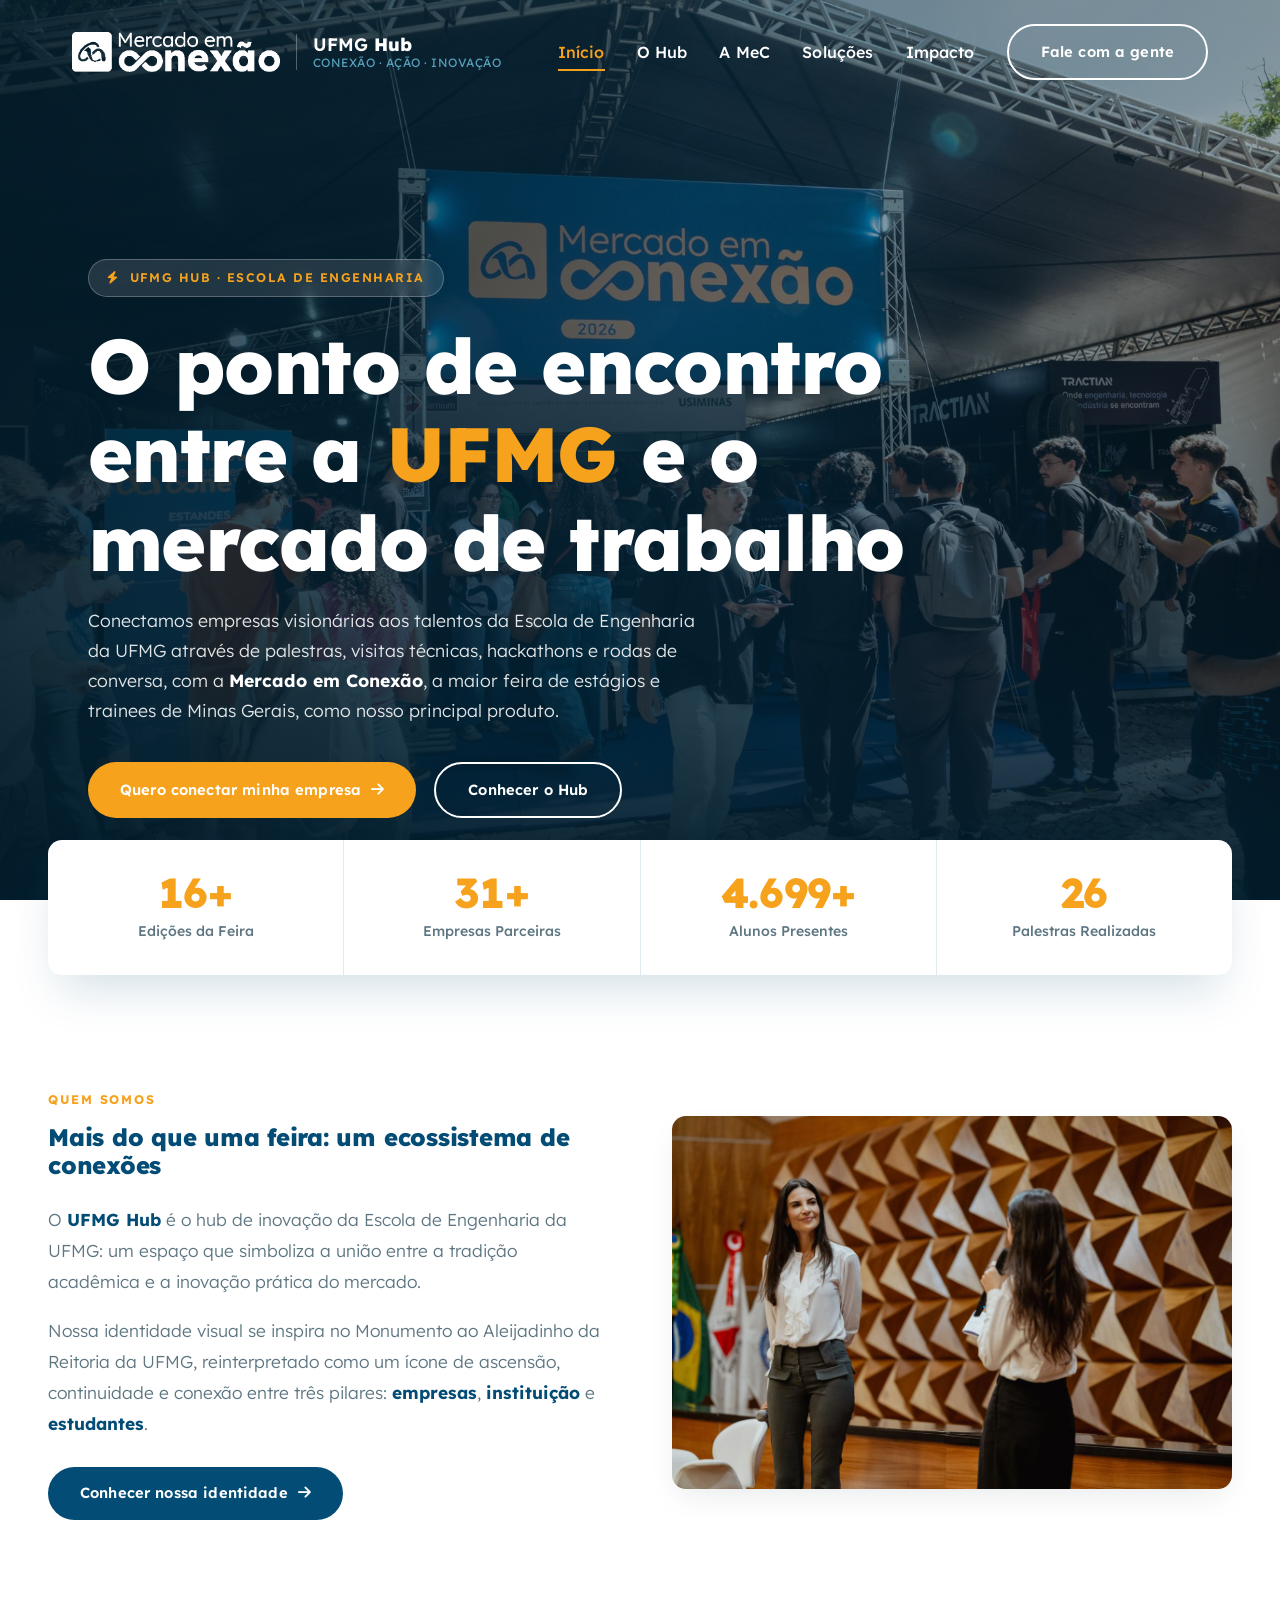
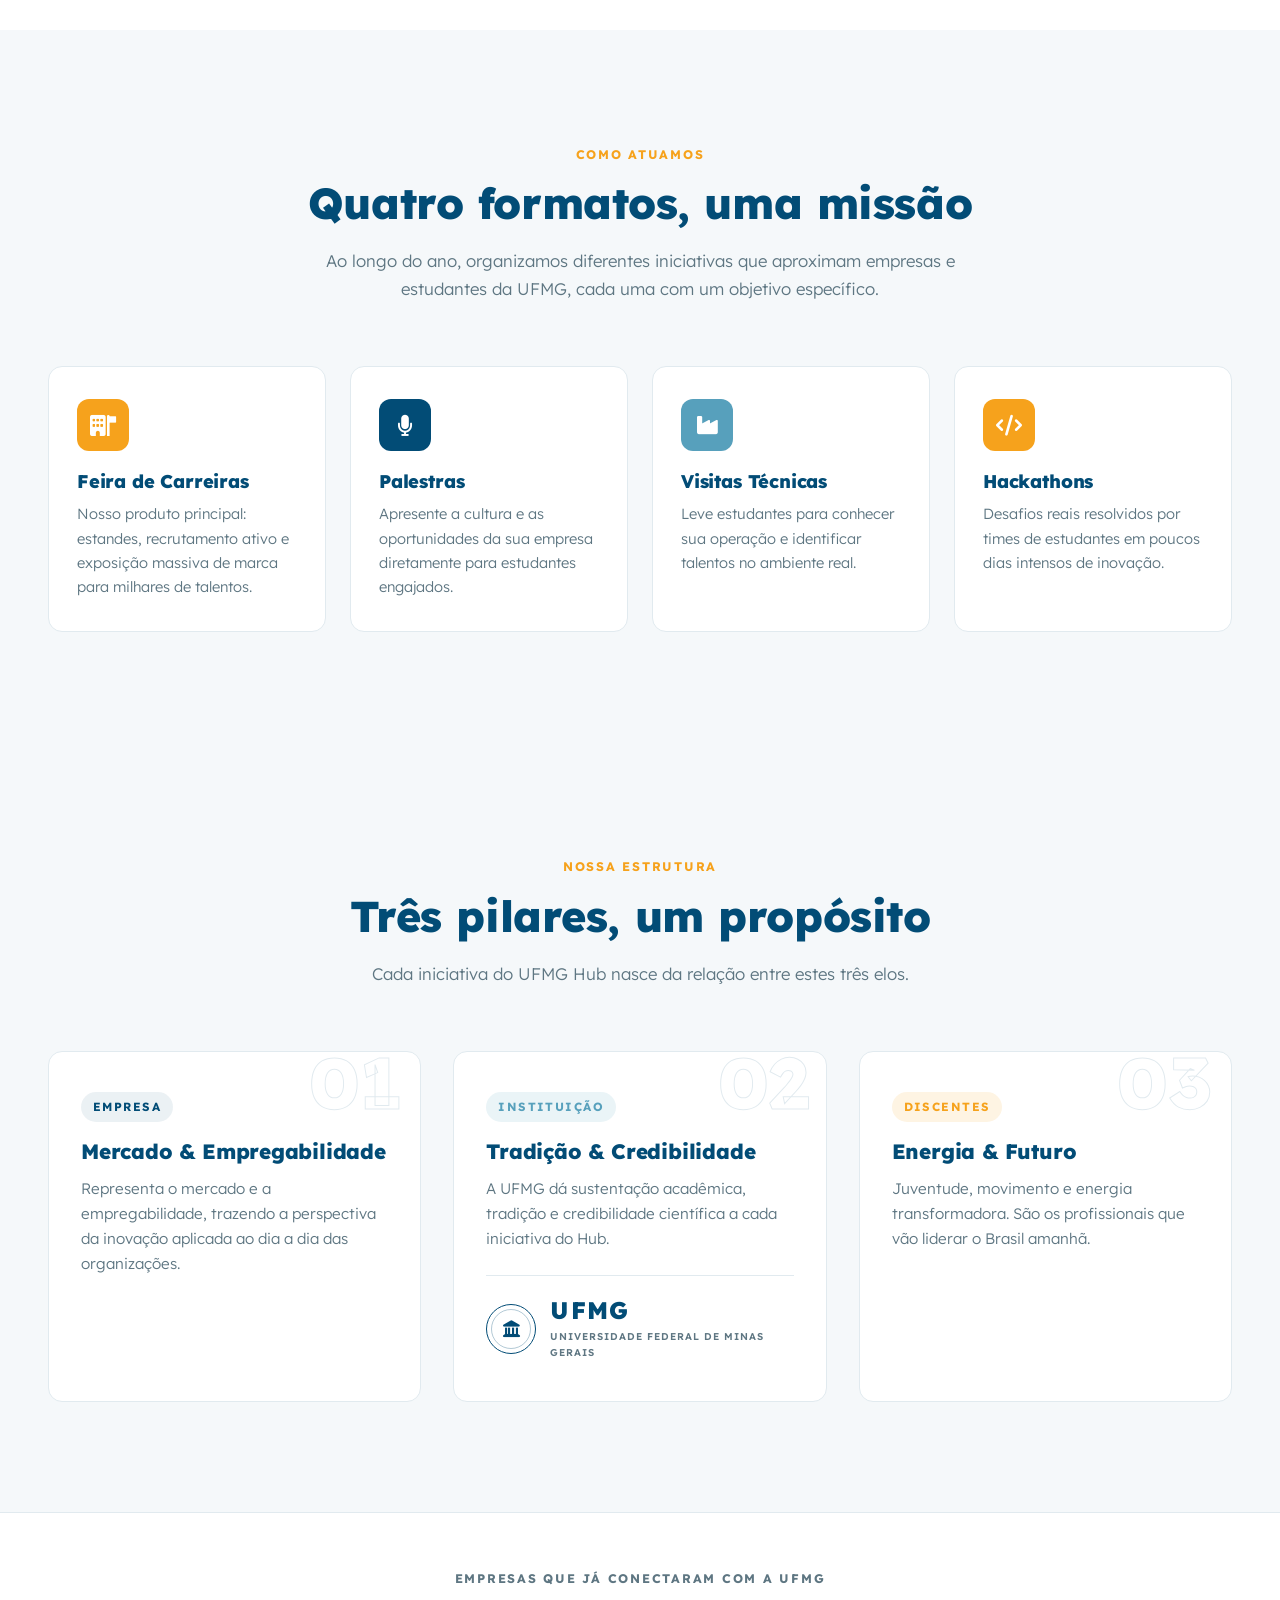
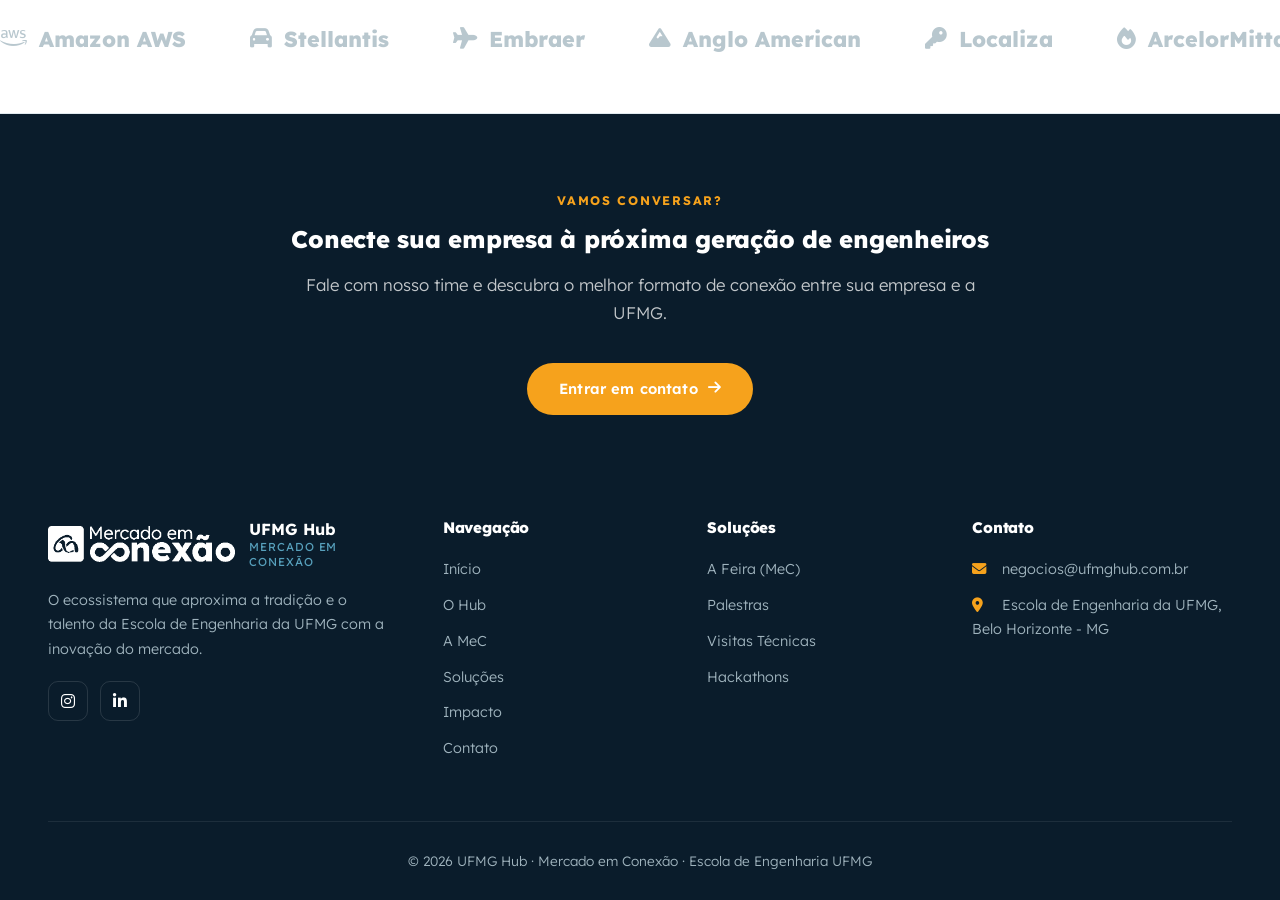
==== index.html @ c441a6db "Initial commit" ====
<!DOCTYPE html>
<html lang="pt-BR" class="no-js">
<head>
    <meta charset="UTF-8">
    <script>document.documentElement.classList.replace('no-js','js');</script>
    <meta name="viewport" content="width=device-width, initial-scale=1.0">
    <title>UFMG Hub | Conectando Talentos da UFMG ao Mercado</title>
    <meta name="description" content="O UFMG Hub aproxima empresas e estudantes da Escola de Engenharia da UFMG através de palestras, visitas técnicas, hackathons e da Mercado em Conexão, a maior feira de estágios e trainees de Minas Gerais.">
    <link rel="stylesheet" href="css/fonts.css">
    <link rel="stylesheet" href="fontawesome/css/all.min.css">
    <link rel="stylesheet" href="css/style.css">
</head>
<body>

<nav class="navbar">
    <div class="navbar-container">
        <a href="index.html" class="logo">
            <img src="img/logo-mec-white.png" alt="Mercado em Conexão" class="logo-light">
            <img src="img/logo-mec.png" alt="Mercado em Conexão" class="logo-dark">
            <span class="logo-text">UFMG <strong>Hub</strong><span class="sub">Conexão &middot; Ação &middot; Inovação</span></span>
        </a>
        <div class="nav-links">
            <a href="index.html" class="active">Início</a>
            <a href="sobre.html">O Hub</a>
            <a href="mec.html">A MeC</a>
            <a href="solucoes.html">Soluções</a>
            <a href="impacto.html">Impacto</a>
            <a href="contato.html" class="btn btn-outline">Fale com a gente</a>
        </div>
    </div>
</nav>

<!-- HERO -->
<header class="hero-photo">
    <img src="img/ANGT3957.jpg" alt="Estande da Mercado em Conexão durante a feira" class="hero-bg">
    <div class="hero-overlay diag"></div>
    <div class="hero-photo-content">
        <span class="hero-eyebrow"><i class="fas fa-bolt"></i> UFMG Hub &middot; Escola de Engenharia</span>
        <h1>O ponto de encontro entre a <span class="accent">UFMG</span> e o mercado de trabalho</h1>
        <p class="hero-lede">Conectamos empresas visionárias aos talentos da Escola de Engenharia da UFMG através de palestras, visitas técnicas, hackathons e rodas de conversa, com a <strong style="color:#fff;">Mercado em Conexão</strong>, a maior feira de estágios e trainees de Minas Gerais, como nosso principal produto.</p>
        <div class="hero-actions">
            <a href="contato.html" class="btn btn-primary">Quero conectar minha empresa <i class="fas fa-arrow-right"></i></a>
            <a href="sobre.html" class="btn btn-outline">Conhecer o Hub</a>
        </div>
    </div>
</header>
<div class="hero-stats-wrap">
    <div class="hero-stats-bar">
        <div class="stat-item"><h3 data-target="17">0+</h3><p>Edições da Feira</p></div>
        <div class="stat-item"><h3 data-target="32">0+</h3><p>Empresas Parceiras</p></div>
        <div class="stat-item"><h3 data-target="4700">0+</h3><p>Alunos Presentes</p></div>
        <div class="stat-item"><h3 data-target="27" data-suffix="">0</h3><p>Palestras Realizadas</p></div>
    </div>
</div>

<!-- O QUE É O HUB -->
<section class="section">
    <div class="container grid-2">
        <div class="fade-in">
            <span class="section-eyebrow">Quem somos</span>
            <h2 style="margin-bottom: 24px;">Mais do que uma feira: um ecossistema de conexões</h2>
            <p class="lead-text">O <strong>UFMG Hub</strong> é o hub de inovação da Escola de Engenharia da UFMG: um espaço que simboliza a união entre a tradição acadêmica e a inovação prática do mercado.</p>
            <p class="lead-text">Nossa identidade visual se inspira no Monumento ao Aleijadinho da Reitoria da UFMG, reinterpretado como um ícone de ascensão, continuidade e conexão entre três pilares: <strong>empresas</strong>, <strong>instituição</strong> e <strong>estudantes</strong>.</p>
            <a href="sobre.html" class="btn btn-dark" style="margin-top: 28px;">Conhecer nossa identidade <i class="fas fa-arrow-right"></i></a>
        </div>
        <div class="fade-in">
            <img src="img/ANGT2566.jpg" alt="Entrevista durante evento do UFMG Hub" style="border-radius: var(--radius-md); box-shadow: var(--shadow-md);">
        </div>
    </div>
</section>

<!-- FORMATOS -->
<section class="section section-light">
    <div class="container">
        <div class="section-header center fade-in">
            <span class="section-eyebrow">Como atuamos</span>
            <h2>Quatro formatos, uma missão</h2>
            <p>Ao longo do ano, organizamos diferentes iniciativas que aproximam empresas e estudantes da UFMG, cada uma com um objetivo específico.</p>
        </div>
        <div class="grid-4 fade-in">
            <div class="formato-card">
                <div class="card-icon ico-orange"><i class="fas fa-building-flag"></i></div>
                <h3>Feira de Carreiras</h3>
                <p>Nosso produto principal: estandes, recrutamento ativo e exposição massiva de marca para milhares de talentos.</p>
            </div>
            <div class="formato-card">
                <div class="card-icon"><i class="fas fa-microphone"></i></div>
                <h3>Palestras</h3>
                <p>Apresente a cultura e as oportunidades da sua empresa diretamente para estudantes engajados.</p>
            </div>
            <div class="formato-card">
                <div class="card-icon ico-light"><i class="fas fa-industry"></i></div>
                <h3>Visitas Técnicas</h3>
                <p>Leve estudantes para conhecer sua operação e identificar talentos no ambiente real.</p>
            </div>
            <div class="formato-card">
                <div class="card-icon ico-orange"><i class="fas fa-code"></i></div>
                <h3>Hackathons</h3>
                <p>Desafios reais resolvidos por times de estudantes em poucos dias intensos de inovação.</p>
            </div>
        </div>
    </div>
</section>

<!-- PILARES -->
<section class="section section-light">
    <div class="container">
        <div class="section-header center fade-in">
            <span class="section-eyebrow">Nossa estrutura</span>
            <h2>Três pilares, um propósito</h2>
            <p>Cada iniciativa do UFMG Hub nasce da relação entre estes três elos.</p>
        </div>
        <div class="grid-3 fade-in">
            <div class="pilar-card">
                <div class="pilar-num">01</div>
                <span class="pilar-label">Empresa</span>
                <h3>Mercado &amp; Empregabilidade</h3>
                <p>Representa o mercado e a empregabilidade, trazendo a perspectiva da inovação aplicada ao dia a dia das organizações.</p>
            </div>
            <div class="pilar-card">
                <div class="pilar-num">02</div>
                <span class="pilar-label">Instituição</span>
                <h3>Tradição &amp; Credibilidade</h3>
                <p>A UFMG dá sustentação acadêmica, tradição e credibilidade científica a cada iniciativa do Hub.</p>
                <div class="ufmg-emblem">
                    <div class="ufmg-ring"><i class="fas fa-landmark"></i></div>
                    <div class="ufmg-wordmark"><strong>UFMG</strong><span>Universidade Federal de Minas Gerais</span></div>
                </div>
            </div>
            <div class="pilar-card">
                <div class="pilar-num">03</div>
                <span class="pilar-label">Discentes</span>
                <h3>Energia &amp; Futuro</h3>
                <p>Juventude, movimento e energia transformadora. São os profissionais que vão liderar o Brasil amanhã.</p>
            </div>
        </div>
    </div>
</section>

<!-- PARCEIROS -->
<section class="partners-section">
    <div class="container">
        <p class="partners-label">Empresas que já conectaram com a UFMG</p>
    </div>
    <div class="marquee">
        <div class="marquee-content">
            <div class="partner-logo"><i class="fab fa-aws"></i> Amazon AWS</div>
            <div class="partner-logo"><i class="fas fa-car"></i> Stellantis</div>
            <div class="partner-logo"><i class="fas fa-plane"></i> Embraer</div>
            <div class="partner-logo"><i class="fas fa-mountain"></i> Anglo American</div>
            <div class="partner-logo"><i class="fas fa-key"></i> Localiza</div>
            <div class="partner-logo"><i class="fas fa-fire"></i> ArcelorMittal/Ternium</div>
            <div class="partner-logo"><i class="fab fa-meta"></i> Meta</div>
            <div class="partner-logo"><i class="fab fa-airbnb"></i> Airbnb</div>
        </div>
        <div class="marquee-content">
            <div class="partner-logo"><i class="fab fa-aws"></i> Amazon AWS</div>
            <div class="partner-logo"><i class="fas fa-car"></i> Stellantis</div>
            <div class="partner-logo"><i class="fas fa-plane"></i> Embraer</div>
            <div class="partner-logo"><i class="fas fa-mountain"></i> Anglo American</div>
            <div class="partner-logo"><i class="fas fa-key"></i> Localiza</div>
            <div class="partner-logo"><i class="fas fa-fire"></i> ArcelorMittal/Ternium</div>
            <div class="partner-logo"><i class="fab fa-meta"></i> Meta</div>
            <div class="partner-logo"><i class="fab fa-airbnb"></i> Airbnb</div>
        </div>
    </div>
</section>

<!-- CTA FINAL -->
<section class="section section-dark">
    <div class="container text-center fade-in" style="max-width: 720px; margin: 0 auto;">
        <span class="section-eyebrow">Vamos conversar?</span>
        <h2 style="margin-bottom: 18px;">Conecte sua empresa à próxima geração de engenheiros</h2>
        <p style="color: rgba(255,255,255,0.75); font-weight: 300; margin-bottom: 36px; font-size: 1.05rem;">Fale com nosso time e descubra o melhor formato de conexão entre sua empresa e a UFMG.</p>
        <a href="contato.html" class="btn btn-primary">Entrar em contato <i class="fas fa-arrow-right"></i></a>
    </div>
</section>

<footer>
    <div class="footer-grid">
        <div>
            <div class="footer-brand">
                <img src="img/logo-mec-white.png" alt="Mercado em Conexão">
                <div class="footer-brand-text">UFMG Hub<span class="sub">Mercado em Conexão</span></div>
            </div>
            <p>O ecossistema que aproxima a tradição e o talento da Escola de Engenharia da UFMG com a inovação do mercado.</p>
            <div class="footer-social">
                <a href="https://www.instagram.com/mercadoemconexao/" target="_blank" rel="noopener" aria-label="Instagram"><i class="fab fa-instagram"></i></a>
                <a href="https://www.linkedin.com/company/ufmg-hub/" target="_blank" rel="noopener" aria-label="LinkedIn"><i class="fab fa-linkedin-in"></i></a>
            </div>
        </div>
        <div class="footer-links">
            <h4>Navegação</h4>
            <ul>
                <li><a href="index.html">Início</a></li>
                <li><a href="sobre.html">O Hub</a></li>
                <li><a href="mec.html">A MeC</a></li>
                <li><a href="solucoes.html">Soluções</a></li>
                <li><a href="impacto.html">Impacto</a></li>
                <li><a href="contato.html">Contato</a></li>
            </ul>
        </div>
        <div class="footer-links">
            <h4>Soluções</h4>
            <ul>
                <li><a href="mec.html">A Feira (MeC)</a></li>
                <li><a href="solucoes.html">Palestras</a></li>
                <li><a href="solucoes.html">Visitas Técnicas</a></li>
                <li><a href="solucoes.html">Hackathons</a></li>
            </ul>
        </div>
        <div class="footer-links">
            <h4>Contato</h4>
            <ul>
                <li><i class="fas fa-envelope"></i> negocios@ufmghub.com.br</li>
                <li><i class="fas fa-map-marker-alt"></i> Escola de Engenharia da UFMG, Belo Horizonte - MG</li>
            </ul>
        </div>
    </div>
    <div class="footer-bottom">
        <p>&copy; 2026 UFMG Hub &middot; Mercado em Conexão &middot; Escola de Engenharia UFMG</p>
    </div>
</footer>

<script src="js/main.js"></script>
</body>
</html>
---- css/fonts.css ----
@font-face {
    font-family: 'Lexend';
    src: url('../fonts/Lexend.ttf') format('truetype');
    font-weight: 100 900;
    font-style: normal;
    font-display: swap;
}
---- css/style.css ----
/* ==========================================================================
   UFMG HUB & MERCADO EM CONEXÃO — v2
   ========================================================================== */

:root {
    --azul-escuro: #024c76;
    --azul-claro: #57a0bc;
    --laranja: #f6a21c;
    --quase-preto: #0a1c2b;
    --bg-pure: #ffffff;
    --bg-light: #f5f8fa;
    --text-main: #16313f;
    --text-muted: #5e7682;
    --border-color: #e1eaef;

    --shadow-sm: 0 4px 16px -4px rgba(2, 28, 43, 0.08);
    --shadow-md: 0 12px 32px -8px rgba(2, 28, 43, 0.10);
    --shadow-lg: 0 24px 48px -12px rgba(2, 76, 118, 0.18);
    --radius-md: 14px;
    --transition: all 0.3s cubic-bezier(.4,0,.2,1);
}

*, *::before, *::after { box-sizing: border-box; margin: 0; padding: 0; }
html { scroll-behavior: smooth; }
body { font-family: 'Lexend', sans-serif; background-color: var(--bg-pure); color: var(--text-main); line-height: 1.65; overflow-x: hidden; font-weight: 300; }
a { text-decoration: none; color: inherit; transition: var(--transition); }
img { max-width: 100%; display: block; }

h1, h2, h3, h4 { font-weight: 800; color: var(--azul-escuro); line-height: 1.15; letter-spacing: -0.01em; }
.text-orange { color: var(--laranja); }
.text-center { text-align: center; }

/* ==========================================================================
   NAVBAR
   ========================================================================== */
.navbar {
    position: fixed; top: 0; left: 0; width: 100%; padding: 24px 0;
    z-index: 1000; transition: var(--transition);
    background: transparent;
}
.navbar.scrolled {
    background: rgba(255, 255, 255, 0.97);
    backdrop-filter: blur(8px);
    padding: 16px 0;
    box-shadow: var(--shadow-sm);
}
.navbar-container {
    width: 100%;
    max-width: 1200px;
    margin: 0 auto;
    padding: 0 32px;
    display: flex;
    justify-content: space-between;
    align-items: center;
}
.navbar .logo { display:flex; align-items:center; gap:16px; }
.navbar .logo img { height: 40px; transition: var(--transition); }
.navbar .logo-dark { display: none; }
.navbar.scrolled .logo-light { display: none; }
.navbar.scrolled .logo-dark { display: block; }
.navbar .logo-text {
    font-size: 1.125rem; font-weight: 600; color: #fff; line-height: 1.2;
    border-left: 1px solid rgba(255,255,255,0.3); padding-left: 16px;
}
.navbar.scrolled .logo-text { color: var(--azul-escuro); border-left-color: var(--border-color); }
.navbar .logo-text strong { font-weight: 800; }
.navbar .logo-text .sub { display:block; font-size: 0.75rem; font-weight: 400; color: var(--azul-claro); letter-spacing: 0.04em; text-transform: uppercase; }

.nav-links { display: flex; align-items: center; }
.nav-links a:not(.btn) { font-weight: 500; font-size: 1rem; color: #fff; position: relative; letter-spacing: 0.01em; margin-left: 32px; }
.nav-links a.btn { margin-left: 32px; }
.navbar.scrolled .nav-links a:not(.btn) { color: var(--text-main); }
.nav-links a:hover:not(.btn), .nav-links a.active:not(.btn) { color: var(--laranja); }
.nav-links a:not(.btn)::after {
    content: ''; position: absolute; bottom: -6px; left: 0; width: 0; height: 2px;
    background: var(--laranja); transition: var(--transition);
}
.nav-links a:hover:not(.btn)::after, .nav-links a.active:not(.btn)::after { width: 100%; }

/* Left-aligned icon inside buttons */
.btn i.icon-left { margin-right: 8px; margin-left: 0; }

/* ==========================================================================
   BOTÕES
   ========================================================================== */
.btn { display: inline-flex; align-items: center; justify-content: center; padding: 14px 32px; font-weight: 600; font-size: 0.92rem; border-radius: 50px; cursor: pointer; border: none; transition: var(--transition); letter-spacing: 0.01em; }
.btn i { margin-left: 10px; }
.btn-primary { background: var(--laranja); color: #fff; }
.btn-primary:hover { background: #e08f0e; transform: translateY(-2px); box-shadow: 0 10px 24px rgba(246,162,28,0.35); }
.btn-outline { border: 2px solid #fff; color: #fff; background: transparent; }
.btn-outline:hover { background: #fff; color: var(--azul-escuro); transform: translateY(-2px); }
.navbar.scrolled .btn-outline { border-color: var(--azul-escuro); color: var(--azul-escuro); }
.navbar.scrolled .btn-outline:hover { background: var(--azul-escuro); color: #fff; }
.btn-dark { background: var(--azul-escuro); color: #fff; }
.btn-dark:hover { background: var(--quase-preto); transform: translateY(-2px); box-shadow: var(--shadow-md); }

/* ==========================================================================
   HERO COM FOTO DE FUNDO (estilo PJ / Poli Júnior)
   ========================================================================== */
.hero-photo {
    position: relative;
    min-height: 640px;
    height: 100vh;
    max-height: 920px;
    color: #fff;
    overflow: hidden;
    display: flex;
    flex-direction: column;
    justify-content: flex-end;
}
.hero-photo .hero-bg {
    position: absolute; top: 0; left: 0; width: 100%; height: 100%; object-fit: cover;
    object-position: center;
}
.hero-photo .hero-overlay {
    position: absolute; top: 0; left: 0; width: 100%; height: 100%;
    background: linear-gradient(180deg, rgba(2,28,43,0.45) 0%, rgba(2,28,43,0.35) 35%, rgba(2,28,43,0.97) 100%);
}
.hero-photo .hero-overlay.diag {
    background:
        linear-gradient(180deg, rgba(2,28,43,0.35) 0%, rgba(2,28,43,0.25) 35%, rgba(2,28,43,0.97) 100%),
        linear-gradient(100deg, rgba(2,28,43,0.85) 0%, rgba(2,76,118,0.35) 50%, rgba(2,28,43,0.05) 100%);
}
.hero-photo-content {
    position: relative; z-index: 2;
    max-width: 1200px; margin: 0 auto; width: 100%;
    padding: 0 48px 64px;
    box-sizing: border-box;
}
.hero-eyebrow {
    display: inline-flex; align-items: center; gap: 10px;
    background: rgba(255,255,255,0.12); border: 1px solid rgba(255,255,255,0.25);
    color: var(--laranja); padding: 8px 18px; border-radius: 50px;
    font-size: 0.78rem; font-weight: 600; text-transform: uppercase;
    letter-spacing: 0.12em; margin-bottom: 24px; backdrop-filter: blur(4px);
}
.hero-photo h1 {
    font-size: clamp(2.6rem, 6vw, 4.8rem);
    color: #fff; max-width: 880px; margin-bottom: 20px;
    letter-spacing: -0.02em;
}
.hero-photo h1 .accent { color: var(--laranja); }
.hero-photo .hero-lede {
    font-size: 1.1rem; color: rgba(255,255,255,0.88); max-width: 620px;
    margin-bottom: 36px; font-weight: 300; line-height: 1.7;
}
.hero-actions { display: flex; flex-wrap: wrap; }
.hero-actions > * { margin: 0 18px 18px 0; }

/* Faixa de estatísticas — sobe sobre o hero via margem negativa */
.hero-stats-wrap { padding: 0 48px; position: relative; z-index: 4; }
.hero-stats-bar {
    max-width: 1200px; margin: -60px auto 0;
    background: var(--bg-pure);
    border-radius: var(--radius-md);
    box-shadow: var(--shadow-lg);
    display: flex; flex-wrap: nowrap;
    overflow: hidden;
}
.hero-stats-bar .stat-item {
    flex: 1 1 0;
    text-align: center; padding: 32px 20px;
    border-right: 1px solid var(--border-color);
}
.hero-stats-bar .stat-item:last-child { border-right: none; }
.hero-stats-bar .stat-item h3 { font-size: 2.6rem; color: var(--laranja); margin-bottom: 6px; line-height: 1; font-weight: 800; }
.hero-stats-bar .stat-item p { font-weight: 500; color: var(--text-muted); font-size: 0.88rem; }

/* ==========================================================================
   HEADER DE PÁGINA (sub-páginas) — foto menor que a home
   ========================================================================== */
.page-hero {
    position: relative; min-height: 460px; height: 62vh; max-height: 620px;
    display: flex; align-items: flex-end;
    color: #fff; overflow: hidden;
}
.page-hero .hero-bg { position: absolute; top: 0; left: 0; width: 100%; height: 100%; object-fit: cover; }
.page-hero .hero-overlay {
    position: absolute; top: 0; left: 0; width: 100%; height: 100%;
    background: linear-gradient(120deg, rgba(2,28,43,0.90) 10%, rgba(2,76,118,0.55) 55%, rgba(2,28,43,0.25) 100%);
}
.page-hero-content {
    position: relative; z-index: 2; max-width: 1200px; margin: 0 auto; width: 100%;
    padding: 0 48px 64px;
}
.page-hero .hero-eyebrow { margin-bottom: 18px; }
.page-hero h1 { font-size: clamp(2.2rem, 4.5vw, 3.6rem); color: #fff; max-width: 760px; margin-bottom: 14px; }
.page-hero .hero-lede { font-size: 1.05rem; color: rgba(255,255,255,0.85); max-width: 620px; font-weight: 300; }

/* ==========================================================================
   SEÇÕES GERAIS
   ========================================================================== */
.section { padding: 110px 48px; }
.section-light { background: var(--bg-light); }
.section-dark { background: var(--quase-preto); color: #fff; padding: 72px 48px; }
.section-dark h2, .section-dark h3 { color: #fff; }
.container { max-width: 1200px; margin: 0 auto; }
.container.narrow { max-width: 880px; }

.section-eyebrow {
    display: inline-block; color: var(--laranja); font-weight: 700; font-size: 0.78rem;
    text-transform: uppercase; letter-spacing: 0.14em; margin-bottom: 14px;
}
.section-header { margin-bottom: 64px; }
.section-header.center { text-align: center; }
.section-header h2 { font-size: clamp(1.9rem, 3.6vw, 2.7rem); margin-bottom: 18px; }
.section-header p { font-size: 1.05rem; color: var(--text-muted); max-width: 700px; font-weight: 300; }
.section-header.center p { margin: 0 auto; }

.lead-text { font-size: 1.08rem; color: var(--text-muted); font-weight: 300; line-height: 1.8; }
.lead-text + .lead-text { margin-top: 18px; }
.lead-text strong { color: var(--azul-escuro); font-weight: 700; }

/* ==========================================================================
   GRIDS E CARDS
   ========================================================================== */
.grid-2 { display: grid; grid-template-columns: 1fr 1fr; gap: 64px; align-items: center; }
.grid-3 { display: grid; grid-template-columns: repeat(3, 1fr); gap: 32px; }
.grid-4 { display: grid; grid-template-columns: repeat(4, 1fr); gap: 24px; }

.card {
    background: var(--bg-pure); padding: 36px 32px; border-radius: var(--radius-md);
    box-shadow: var(--shadow-sm); border: 1px solid var(--border-color);
    transition: var(--transition);
}
.card:hover { transform: translateY(-6px); box-shadow: var(--shadow-md); border-color: transparent; }
.card-icon {
    width: 52px; height: 52px; border-radius: 12px; display: flex; align-items: center;
    justify-content: center; font-size: 1.3rem; margin-bottom: 22px; color: #fff;
    background: var(--azul-escuro);
}
.card-icon.ico-orange { background: var(--laranja); }
.card-icon.ico-light { background: var(--azul-claro); }
.card h3 { font-size: 1.2rem; margin-bottom: 12px; }
.card p { color: var(--text-muted); font-size: 0.95rem; font-weight: 300; }

/* Cards de pilar com número como estrutura (são uma sequência real: 3 pilares fundamentais) */
.pilar-card {
    background: var(--bg-pure); border-radius: var(--radius-md); padding: 40px 32px;
    border: 1px solid var(--border-color); position: relative; overflow: hidden;
    transition: var(--transition);
}
.pilar-card:hover { transform: translateY(-6px); box-shadow: var(--shadow-md); }
.pilar-card .pilar-num {
    font-size: 4.5rem; font-weight: 800; color: var(--bg-light);
    position: absolute; top: -6px; right: 18px; line-height: 1; z-index: 0;
    -webkit-text-stroke: 1px var(--border-color); color: transparent;
}
.pilar-card .pilar-label {
    display: inline-block; font-size: 0.74rem; font-weight: 700; text-transform: uppercase;
    letter-spacing: 0.12em; padding: 5px 12px; border-radius: 50px; margin-bottom: 18px;
    position: relative; z-index: 1;
}
.pilar-card:nth-child(1) .pilar-label { background: rgba(2,76,118,0.08); color: var(--azul-escuro); }
.pilar-card:nth-child(2) .pilar-label { background: rgba(87,160,188,0.12); color: var(--azul-claro); }
.pilar-card:nth-child(3) .pilar-label { background: rgba(246,162,28,0.12); color: var(--laranja); }
.pilar-card h3 { font-size: 1.3rem; margin-bottom: 12px; position: relative; z-index: 1; }
.pilar-card p { color: var(--text-muted); font-size: 0.95rem; font-weight: 300; position: relative; z-index: 1; }

/* Formato cards (palestras, hackathons etc.) */
.formato-card {
    background: var(--bg-pure); border-radius: var(--radius-md); padding: 32px 28px;
    border: 1px solid var(--border-color); transition: var(--transition);
    display: flex; flex-direction: column; height: 100%;
}
.formato-card:hover { transform: translateY(-6px); box-shadow: var(--shadow-md); border-color: transparent; }
.formato-card .card-icon { margin-bottom: 20px; }
.formato-card h3 { font-size: 1.15rem; margin-bottom: 10px; }
.formato-card p { color: var(--text-muted); font-size: 0.92rem; font-weight: 300; flex-grow: 1; }
.formato-card ul { list-style: none; margin-top: 16px; font-size: 0.85rem; color: var(--text-muted); }
.formato-card ul li { padding: 5px 0 5px 22px; position: relative; }
.formato-card ul li::before { content: '\f00c'; font-family: 'Font Awesome 6 Free'; font-weight: 900; position: absolute; left: 0; color: var(--azul-claro); font-size: 0.78rem; top: 7px; }

/* ==========================================================================
   FEIRA EM DESTAQUE (banner com gradiente)
   ========================================================================== */
.feira-banner {
    background: linear-gradient(125deg, var(--azul-escuro) 0%, #036a99 55%, var(--azul-claro) 100%);
    border-radius: 24px; padding: 64px; color: #fff;
    display: grid; grid-template-columns: 1.15fr 1fr; gap: 56px; align-items: center;
    position: relative; overflow: hidden;
}
.feira-banner::before {
    content: '';
    position: absolute; right: -120px; top: -120px; width: 360px; height: 360px;
    border: 40px solid rgba(255,255,255,0.06); border-radius: 50%;
}
.feira-banner .badge-principal {
    display: inline-flex; align-items: center; gap: 8px;
    background: rgba(255,255,255,0.14); border: 1px solid rgba(255,255,255,0.22);
    padding: 7px 16px; border-radius: 50px; font-size: 0.75rem; font-weight: 700;
    text-transform: uppercase; letter-spacing: 0.12em; margin-bottom: 20px;
    position: relative; z-index: 1;
}
.feira-banner h3 { color: #fff; font-size: clamp(1.7rem, 3vw, 2.4rem); margin-bottom: 18px; position: relative; z-index: 1; }
.feira-banner p { font-size: 1rem; color: rgba(255,255,255,0.88); margin-bottom: 28px; font-weight: 300; position: relative; z-index: 1; max-width: 520px; }
.feira-banner .feira-img { border-radius: 16px; box-shadow: 0 24px 48px rgba(0,0,0,0.35); position: relative; z-index: 1; }
.feira-mini-stats { display: flex; gap: 32px; margin-top: 28px; position: relative; z-index: 1; flex-wrap: wrap; }
.feira-mini-stats div { text-align: left; margin-right: 32px; }
.feira-mini-stats div:last-child { margin-right: 0; }
.feira-mini-stats .num { font-size: 1.8rem; font-weight: 800; color: var(--laranja); }
.feira-mini-stats .lbl { font-size: 0.78rem; color: rgba(255,255,255,0.7); text-transform: uppercase; letter-spacing: 0.06em; }

/* ==========================================================================
   CASES (cards com imagem)
   ========================================================================== */
.case-card { display: flex; background: var(--bg-pure); border-radius: var(--radius-md); overflow: hidden; box-shadow: var(--shadow-sm); margin-bottom: 32px; border: 1px solid var(--border-color); }
.case-img-wrap { width: 42%; overflow: hidden; }
.case-img-wrap img { width: 100%; height: 100%; object-fit: cover; min-height: 320px; transition: transform 0.6s ease; }
.case-card:hover .case-img-wrap img { transform: scale(1.05); }
.case-content { width: 58%; padding: 48px; display: flex; flex-direction: column; justify-content: center; }
.case-content .case-tag { color: var(--laranja); font-weight: 700; font-size: 0.78rem; text-transform: uppercase; letter-spacing: 0.12em; margin-bottom: 14px; display: block; }
.case-content h3 { font-size: 1.4rem; margin-bottom: 16px; }
.case-content p { color: var(--text-muted); font-size: 0.95rem; font-weight: 300; }

/* ==========================================================================
   GALERIA / CARROSSEL
   ========================================================================== */
.carousel-container { width: 100%; overflow: hidden; padding-bottom: 8px; }
.carousel-track {
    display: flex; overflow-x: auto; scroll-snap-type: x mandatory;
    scroll-behavior: smooth; -webkit-overflow-scrolling: touch; gap: 24px; padding-bottom: 16px;
}
.carousel-track::-webkit-scrollbar { height: 6px; }
.carousel-track::-webkit-scrollbar-track { background: var(--border-color); border-radius: 10px; }
.carousel-track::-webkit-scrollbar-thumb { background: var(--laranja); border-radius: 10px; }
.carousel-slide {
    flex: 0 0 78%; max-width: 620px; height: 420px; object-fit: cover;
    scroll-snap-align: center; border-radius: var(--radius-md); box-shadow: var(--shadow-md);
}
.gallery-grid { display: grid; grid-template-columns: repeat(4, 1fr); gap: 16px; }
.gallery-item { height: 260px; width: 100%; object-fit: cover; border-radius: 10px; transition: var(--transition); }
.gallery-item:hover { transform: scale(1.02); box-shadow: var(--shadow-md); }
.gallery-grid .gallery-item.tall { grid-row: span 2; height: 100%; }

/* ==========================================================================
   TESTIMONIALS
   ========================================================================== */
.testimonial-card { background: var(--bg-light); padding: 40px; border-radius: var(--radius-md); position: relative; border: 1px solid var(--border-color); }
.testimonial-card.on-dark { background: rgba(255,255,255,0.06); border-color: rgba(255,255,255,0.1); }
.testimonial-card .quote-mark { font-size: 2.4rem; color: var(--azul-claro); opacity: 0.35; line-height: 1; margin-bottom: 12px; font-family: Georgia, serif; }
.t-text { font-style: italic; margin-bottom: 24px; font-size: 1rem; font-weight: 300; color: var(--text-main); }
.section-dark .t-text { color: rgba(255,255,255,0.92); }
.t-author { font-weight: 700; color: var(--azul-escuro); font-size: 0.95rem; }
.section-dark .t-author { color: #fff; }
.t-role { font-size: 0.85rem; color: var(--text-muted); }
.section-dark .t-role { color: rgba(255,255,255,0.6); }

/* ==========================================================================
   PARCEIROS (marquee)
   ========================================================================== */
.partners-section { padding: 56px 0; background: var(--bg-pure); overflow: hidden; border-top: 1px solid var(--border-color); border-bottom: 1px solid var(--border-color); }
.partners-label { text-align: center; font-size: 0.78rem; font-weight: 700; text-transform: uppercase; letter-spacing: 0.14em; color: var(--text-muted); margin-bottom: 32px; }
.marquee { display: flex; width: 200%; animation: scroll 28s linear infinite; gap: 64px; align-items: center; }
.marquee-content { display: flex; justify-content: space-around; width: 100%; gap: 64px; }
.partner-logo { font-size: 1.35rem; font-weight: 800; color: #b8c7ce; transition: var(--transition); display:flex; align-items:center; gap:12px; white-space: nowrap; }
.partner-logo:hover { color: var(--azul-escuro); }
@keyframes scroll { from { transform: translateX(0); } to { transform: translateX(-50%); } }

/* ==========================================================================
   FORMULÁRIO
   ========================================================================== */
.form-card { background: var(--bg-pure); border-radius: var(--radius-md); padding: 48px; border: 1px solid var(--border-color); box-shadow: var(--shadow-sm); }
.form-group { margin-bottom: 22px; }
.form-group label { display: block; margin-bottom: 8px; font-weight: 600; font-size: 0.88rem; color: var(--azul-escuro); }
.form-group input, .form-group select, .form-group textarea {
    width: 100%; padding: 14px 16px; border: 1.5px solid var(--border-color); border-radius: 10px;
    font-family: inherit; font-size: 0.95rem; transition: var(--transition); background: var(--bg-light);
}
.form-group input:focus, .form-group select:focus, .form-group textarea:focus {
    outline: none; border-color: var(--azul-claro); background: #fff;
}
.contact-info-item { display: flex; align-items: flex-start; gap: 18px; margin-bottom: 26px; }
.contact-info-item .icon-box {
    width: 48px; height: 48px; border-radius: 12px; background: var(--bg-light);
    display: flex; align-items: center; justify-content: center; flex-shrink: 0;
    color: var(--laranja); font-size: 1.1rem; border: 1px solid var(--border-color);
}
.contact-info-item h4 { font-size: 1rem; margin-bottom: 4px; }
.contact-info-item p { font-size: 0.92rem; color: var(--text-muted); font-weight: 300; }

/* ==========================================================================
   FOOTER
   ========================================================================== */
footer { background: var(--quase-preto); color: #9fb3bd; padding: 32px 48px 28px; }
.footer-grid { display: grid; grid-template-columns: 1.6fr 1fr 1fr 1.2fr; gap: 48px; max-width: 1200px; margin: 0 auto 48px; }
.footer-brand { display: flex; align-items: center; gap: 14px; margin-bottom: 18px; }
.footer-brand img { height: 36px; }
.footer-brand-text { font-size: 1rem; font-weight: 700; color: #fff; line-height: 1.3; }
.footer-brand-text .sub { display: block; font-size: 0.72rem; font-weight: 400; color: var(--azul-claro); text-transform: uppercase; letter-spacing: 0.08em; }
.footer-grid p { font-size: 0.9rem; font-weight: 300; line-height: 1.7; }
.footer-links h4 { color: #fff; margin-bottom: 22px; font-size: 0.95rem; }
.footer-links ul { list-style: none; }
.footer-links li { margin-bottom: 12px; font-size: 0.9rem; }
.footer-links li i { width: 18px; color: var(--laranja); margin-right: 8px; }
.footer-social { display: flex; gap: 12px; margin-top: 20px; }
.footer-social a {
    width: 40px; height: 40px; border-radius: 10px; border: 1px solid rgba(255,255,255,0.12);
    display: flex; align-items: center; justify-content: center; color: #fff; transition: var(--transition);
}
.footer-social a:hover { background: var(--laranja); border-color: var(--laranja); transform: translateY(-3px); }
.footer-bottom { text-align: center; padding-top: 28px; border-top: 1px solid rgba(255,255,255,0.08); font-size: 0.85rem; max-width: 1200px; margin: 0 auto; }

/* ==========================================================================
   ANIMAÇÕES
   ========================================================================== */
.fade-in { transition: opacity 0.8s ease-out, transform 0.8s ease-out; opacity: 1; transform: none; }
.fade-in.visible { opacity: 1; transform: translateY(0); }
/* Só anima/oculta se JS estiver ativo (classe trocada via script no <head>) */
.js .fade-in:not(.visible) { opacity: 0; transform: translateY(28px); }
@media (prefers-reduced-motion: reduce) {
    .fade-in { opacity: 1 !important; transform: none !important; transition: none !important; }
}

/* ==========================================================================
   RESPONSIVIDADE
   ========================================================================== */
@media (max-width: 1100px) {
    .grid-4 { grid-template-columns: repeat(2, 1fr); }
}
@media (max-width: 992px) {
    .grid-2, .case-card { grid-template-columns: 1fr; }
    .case-card { flex-direction: column; }
    .case-img-wrap, .case-content { width: 100%; }
    .case-img-wrap img { min-height: 240px; }
    .gallery-grid { grid-template-columns: 1fr 1fr; }
    .gallery-grid .gallery-item.tall { grid-row: span 1; height: 260px; }
    .grid-3 { grid-template-columns: 1fr 1fr; }
    .feira-banner { grid-template-columns: 1fr; padding: 40px; }
    .feira-banner .feira-img { order: -1; }
    .footer-grid { grid-template-columns: 1fr 1fr; }
    .hero-stats-bar { flex-wrap: wrap; }
    .hero-stats-bar .stat-item { flex: 1 1 50%; }
    .hero-stats-bar .stat-item:nth-child(2) { border-right: none; }
    .hero-stats-bar .stat-item:nth-child(1), .hero-stats-bar .stat-item:nth-child(3) { border-bottom: 1px solid var(--border-color); }
}
@media (max-width: 768px) {
    .navbar { padding: 16px 0; }
    .navbar-container { padding: 0 16px; }
    .nav-links { display: none; }
    .section { padding: 72px 20px; }
    .hero-photo { padding-bottom: 130px; }
    .hero-photo-content { bottom: 130px; padding: 0 20px; }
    .page-hero-content { padding: 0 20px 56px; }
    .hero-stats-bar { left: 20px; right: 20px; transform: translateY(40%); flex-wrap: wrap; }
    .hero-stats-bar .stat-item { flex: 1 1 50%; padding: 22px 12px; }
    .hero-stats-bar .stat-item h3 { font-size: 1.9rem; }
    .grid-3, .grid-4 { grid-template-columns: 1fr; }
    .feira-mini-stats { gap: 22px; }
    .footer-grid { grid-template-columns: 1fr; gap: 36px; }
    .gallery-grid { grid-template-columns: 1fr 1fr; }
}

/* ==========================================================================
   AJUSTES DE ENQUADRAMENTO (evita cortar cabeças nas fotos de header)
   ========================================================================== */
.hero-photo .hero-bg, .page-hero .hero-bg { object-position: center 26%; }
.feira-banner .feira-img { object-fit: cover; object-position: center 24%; width: 100%; max-height: 440px; }
.hero-stats-bar .stat-item h3, .feira-mini-stats .num { font-variant-numeric: tabular-nums; }

/* ==========================================================================
   VÍDEO EM DESTAQUE (YouTube)
   ========================================================================== */
.video-feature { display: grid; grid-template-columns: 1.05fr 1fr; gap: 56px; align-items: center; }
.video-feature.reverse > .video-frame { order: 2; }
.video-frame { position: relative; width: 100%; aspect-ratio: 16 / 9; border-radius: var(--radius-md); overflow: hidden; box-shadow: var(--shadow-lg); background: #000; }
.video-frame iframe { position: absolute; inset: 0; width: 100%; height: 100%; border: 0; }
/* Pôster clicável (abre no YouTube — evita erros de embed em alguns ambientes) */
.video-poster { display: block; text-decoration: none; cursor: pointer; }
.video-poster img { position: absolute; inset: 0; width: 100%; height: 100%; object-fit: cover; }
.video-poster::before { content: ''; position: absolute; inset: 0; background: linear-gradient(180deg, rgba(0,0,0,0.05), rgba(2,76,118,0.45)); z-index: 1; transition: var(--transition); }
.video-poster:hover::before { background: linear-gradient(180deg, rgba(0,0,0,0.05), rgba(2,76,118,0.30)); }
.video-play {
    position: absolute; z-index: 2; top: 50%; left: 50%; transform: translate(-50%,-50%);
    width: 76px; height: 76px; border-radius: 50%; display: flex; align-items: center; justify-content: center;
    background: var(--laranja); color: #fff; font-size: 1.5rem; padding-left: 5px;
    box-shadow: 0 12px 34px rgba(246,162,28,0.5); transition: var(--transition);
}
.video-poster:hover .video-play { transform: translate(-50%,-50%) scale(1.08); }
.video-poster .video-cta { position: absolute; z-index: 2; bottom: 18px; left: 0; right: 0; text-align: center; color: #fff; font-size: 0.82rem; font-weight: 600; letter-spacing: 0.04em; opacity: 0.92; }
.video-frame::after { content: ''; position: absolute; inset: 0; border: 1px solid rgba(255,255,255,0.08); border-radius: var(--radius-md); pointer-events: none; }
.video-tag { display: inline-flex; align-items: center; gap: 9px; color: var(--laranja); font-weight: 700; font-size: 0.78rem; text-transform: uppercase; letter-spacing: 0.13em; margin-bottom: 16px; }
@media (max-width: 992px){
    .video-feature { grid-template-columns: 1fr; gap: 32px; }
    .video-feature.reverse > .video-frame { order: -1; }
}

/* ==========================================================================
   SUMMIT (seção sobre fundo escuro)
   ========================================================================== */
.summit-speakers { display: grid; grid-template-columns: 1fr 1fr; gap: 16px; margin-top: 30px; }
.summit-speaker {
    display: flex; align-items: center; gap: 14px;
    background: rgba(255,255,255,0.05); border: 1px solid rgba(255,255,255,0.10);
    border-radius: 14px; padding: 14px 16px;
}
.summit-speaker .av { width: 52px; height: 52px; border-radius: 50%; object-fit: cover; object-position: center top; flex-shrink: 0; border: 2px solid rgba(246,162,28,0.5); }
.summit-speaker .nm { font-weight: 700; color: #fff; font-size: 0.96rem; line-height: 1.25; }
.summit-speaker .rl { font-size: 0.8rem; color: rgba(255,255,255,0.65); font-weight: 300; }
@media (max-width: 600px){ .summit-speakers { grid-template-columns: 1fr; } }

/* ==========================================================================
   SELO / EMBLEMA UFMG (pilar Tradição & Credibilidade)
   ========================================================================== */
.ufmg-emblem { display: flex; align-items: center; gap: 14px; margin-top: 24px; padding-top: 22px; border-top: 1px solid var(--border-color); position: relative; z-index: 1; }
.ufmg-ring {
    width: 50px; height: 50px; border-radius: 50%; flex-shrink: 0; position: relative;
    border: 1.5px solid var(--azul-escuro); display: flex; align-items: center; justify-content: center;
    color: var(--azul-escuro);
}
.ufmg-ring::before { content: ''; position: absolute; inset: 4px; border-radius: 50%; border: 1px solid rgba(2,76,118,0.30); }
.ufmg-ring i { font-size: 1.05rem; position: relative; z-index: 1; }
.ufmg-wordmark strong { display: block; font-size: 1.5rem; font-weight: 800; letter-spacing: 0.05em; color: var(--azul-escuro); line-height: 1; }
.ufmg-wordmark span { display: block; font-size: 0.62rem; letter-spacing: 0.1em; text-transform: uppercase; color: var(--text-muted); font-weight: 600; margin-top: 6px; }

/* ==========================================================================
   VITRINE DE LOGO + FOTO DE IDENTIDADE (página O Hub)
   ========================================================================== */
.logo-showcase {
    background: var(--bg-light); border: 1px solid var(--border-color);
    border-radius: var(--radius-md); padding: 44px 40px; margin-bottom: 24px;
    display: flex; align-items: center; justify-content: center;
}
.logo-showcase img { max-width: 230px; width: 100%; margin: 0; }
.identity-photo { width: 100%; aspect-ratio: 4 / 3; object-fit: cover; object-position: center 32%; border-radius: var(--radius-md); box-shadow: var(--shadow-md); }
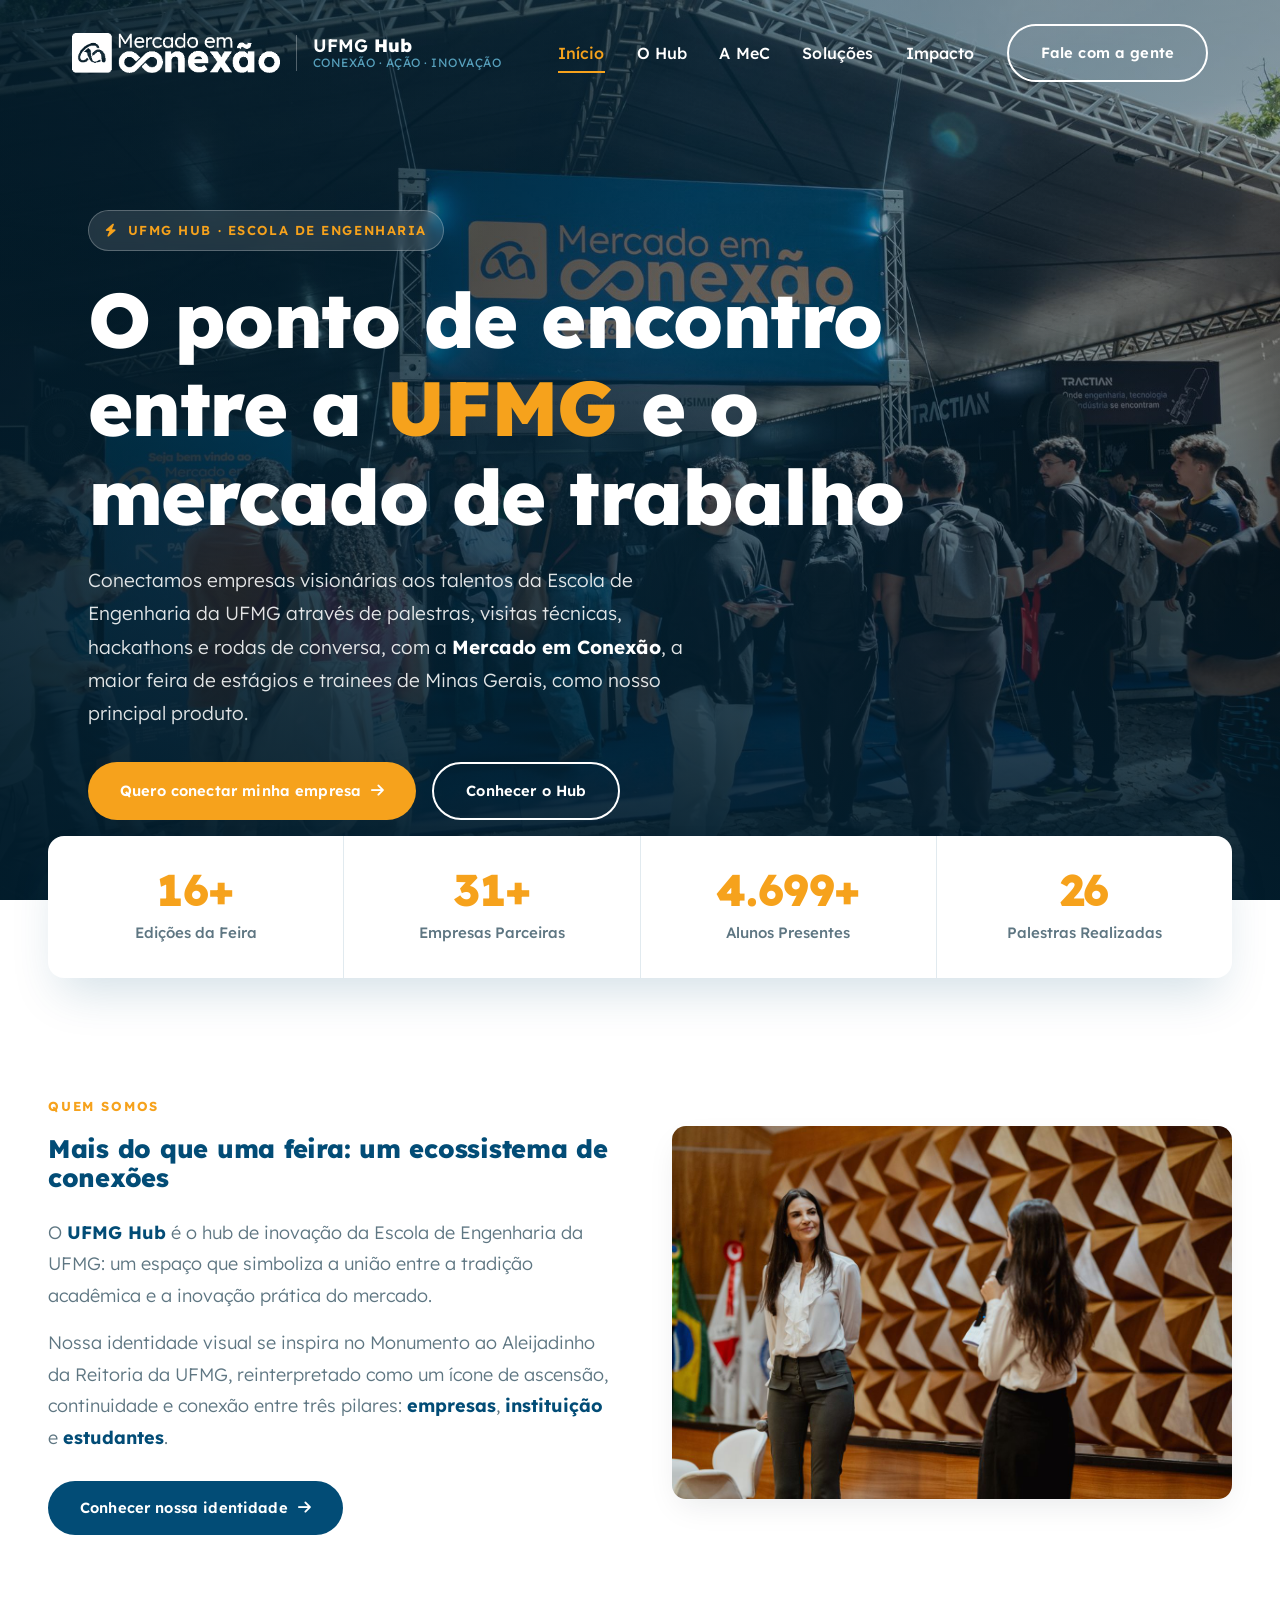
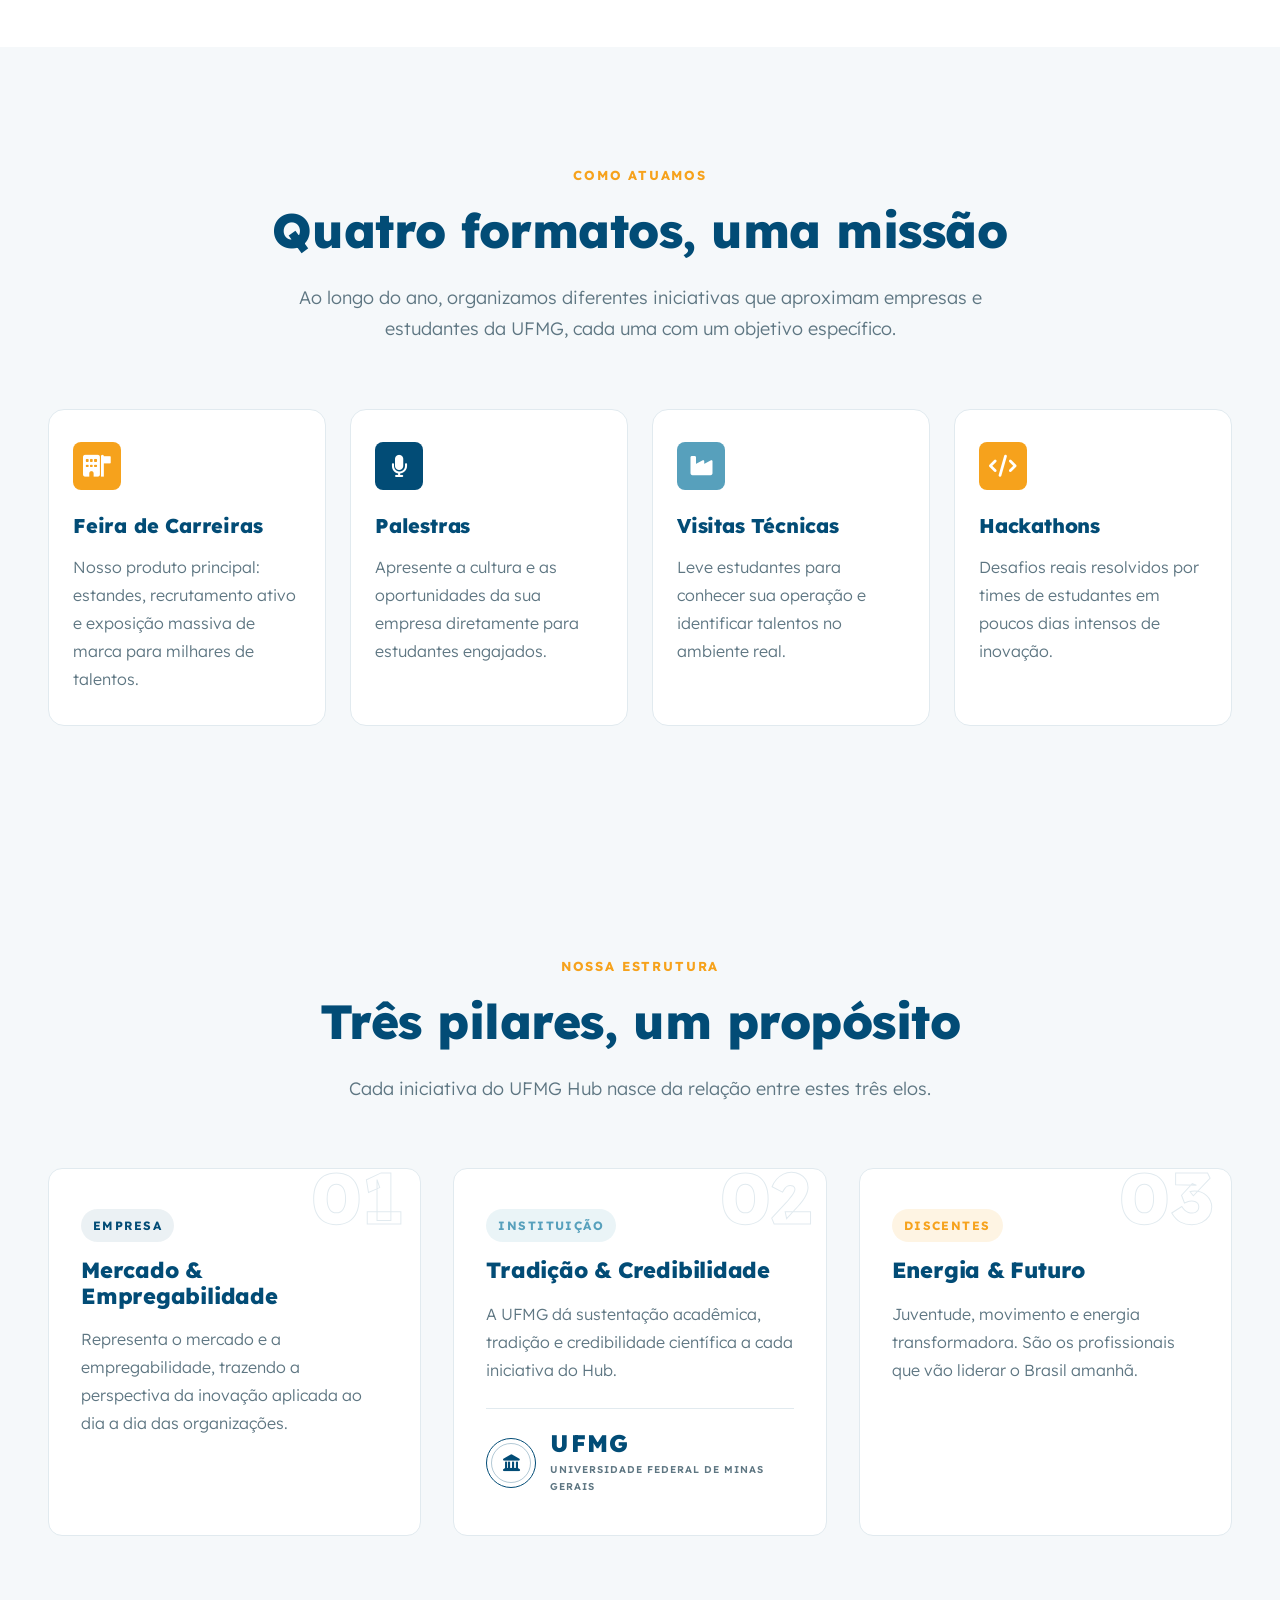
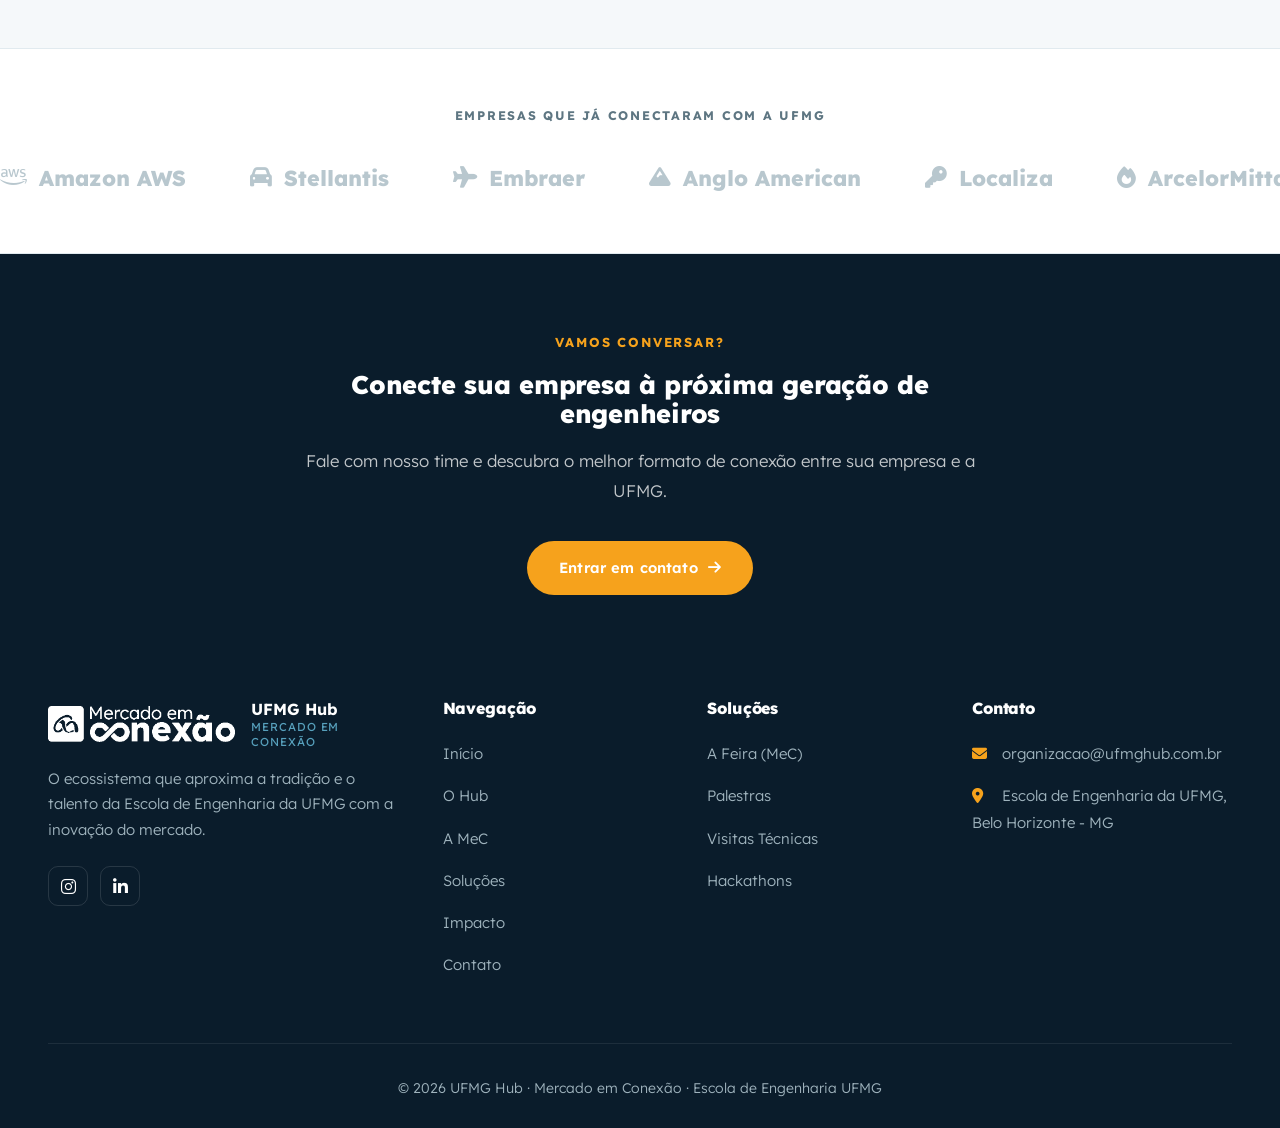
==== commit 5e3a4d26: "feat: Restructure page, navbar alignment, 8-point rule, email form" ====
--- a/index.html
+++ b/index.html
@@ -212,7 +212,7 @@
         <div class="footer-links">
             <h4>Contato</h4>
             <ul>
-                <li><i class="fas fa-envelope"></i> negocios@ufmghub.com.br</li>
+                <li><i class="fas fa-envelope"></i> organizacao@ufmghub.com.br</li>
                 <li><i class="fas fa-map-marker-alt"></i> Escola de Engenharia da UFMG, Belo Horizonte - MG</li>
             </ul>
         </div>
--- a/css/style.css
+++ b/css/style.css
@@ -22,7 +22,7 @@
 
 *, *::before, *::after { box-sizing: border-box; margin: 0; padding: 0; }
 html { scroll-behavior: smooth; }
-body { font-family: 'Lexend', sans-serif; background-color: var(--bg-pure); color: var(--text-main); line-height: 1.65; overflow-x: hidden; font-weight: 300; }
+body { font-family: 'Lexend', sans-serif; background-color: var(--bg-pure); color: var(--text-main); font-size: 1.0625rem; line-height: 1.75; overflow-x: hidden; font-weight: 300; }
 a { text-decoration: none; color: inherit; transition: var(--transition); }
 img { max-width: 100%; display: block; }
 
@@ -130,41 +130,41 @@
 .hero-eyebrow {
     display: inline-flex; align-items: center; gap: 10px;
     background: rgba(255,255,255,0.12); border: 1px solid rgba(255,255,255,0.25);
-    color: var(--laranja); padding: 8px 18px; border-radius: 50px;
-    font-size: 0.78rem; font-weight: 600; text-transform: uppercase;
+    color: var(--laranja); padding: 8px 16px; border-radius: 48px;
+    font-size: 0.8125rem; font-weight: 600; text-transform: uppercase;
     letter-spacing: 0.12em; margin-bottom: 24px; backdrop-filter: blur(4px);
 }
 .hero-photo h1 {
     font-size: clamp(2.6rem, 6vw, 4.8rem);
-    color: #fff; max-width: 880px; margin-bottom: 20px;
+    color: #fff; max-width: 880px; margin-bottom: 24px;
     letter-spacing: -0.02em;
 }
 .hero-photo h1 .accent { color: var(--laranja); }
 .hero-photo .hero-lede {
-    font-size: 1.1rem; color: rgba(255,255,255,0.88); max-width: 620px;
-    margin-bottom: 36px; font-weight: 300; line-height: 1.7;
+    font-size: 1.1875rem; color: rgba(255,255,255,0.88); max-width: 620px;
+    margin-bottom: 32px; font-weight: 300; line-height: 1.75;
 }
 .hero-actions { display: flex; flex-wrap: wrap; }
-.hero-actions > * { margin: 0 18px 18px 0; }
+.hero-actions > * { margin: 0 16px 16px 0; }
 
 /* Faixa de estatísticas — sobe sobre o hero via margem negativa */
 .hero-stats-wrap { padding: 0 48px; position: relative; z-index: 4; }
 .hero-stats-bar {
-    max-width: 1200px; margin: -60px auto 0;
+    max-width: 1200px; margin: -64px auto 0;
     background: var(--bg-pure);
-    border-radius: var(--radius-md);
+    border-radius: 16px;
     box-shadow: var(--shadow-lg);
     display: flex; flex-wrap: nowrap;
     overflow: hidden;
 }
 .hero-stats-bar .stat-item {
     flex: 1 1 0;
-    text-align: center; padding: 32px 20px;
+    text-align: center; padding: 32px 24px;
     border-right: 1px solid var(--border-color);
 }
 .hero-stats-bar .stat-item:last-child { border-right: none; }
-.hero-stats-bar .stat-item h3 { font-size: 2.6rem; color: var(--laranja); margin-bottom: 6px; line-height: 1; font-weight: 800; }
-.hero-stats-bar .stat-item p { font-weight: 500; color: var(--text-muted); font-size: 0.88rem; }
+.hero-stats-bar .stat-item h3 { font-size: 2.75rem; color: var(--laranja); margin-bottom: 8px; line-height: 1; font-weight: 800; }
+.hero-stats-bar .stat-item p { font-weight: 500; color: var(--text-muted); font-size: 0.9375rem; }
 
 /* ==========================================================================
    HEADER DE PÁGINA (sub-páginas) — foto menor que a home
@@ -184,13 +184,13 @@
     padding: 0 48px 64px;
 }
 .page-hero .hero-eyebrow { margin-bottom: 18px; }
-.page-hero h1 { font-size: clamp(2.2rem, 4.5vw, 3.6rem); color: #fff; max-width: 760px; margin-bottom: 14px; }
-.page-hero .hero-lede { font-size: 1.05rem; color: rgba(255,255,255,0.85); max-width: 620px; font-weight: 300; }
+.page-hero h1 { font-size: clamp(2.2rem, 4.5vw, 3.6rem); color: #fff; max-width: 760px; margin-bottom: 16px; }
+.page-hero .hero-lede { font-size: 1.125rem; color: rgba(255,255,255,0.85); max-width: 620px; font-weight: 300; }
 
 /* ==========================================================================
    SEÇÕES GERAIS
    ========================================================================== */
-.section { padding: 110px 48px; }
+.section { padding: 112px 48px; }
 .section-light { background: var(--bg-light); }
 .section-dark { background: var(--quase-preto); color: #fff; padding: 72px 48px; }
 .section-dark h2, .section-dark h3 { color: #fff; }
@@ -198,17 +198,17 @@
 .container.narrow { max-width: 880px; }
 
 .section-eyebrow {
-    display: inline-block; color: var(--laranja); font-weight: 700; font-size: 0.78rem;
-    text-transform: uppercase; letter-spacing: 0.14em; margin-bottom: 14px;
+    display: inline-block; color: var(--laranja); font-weight: 700; font-size: 0.8125rem;
+    text-transform: uppercase; letter-spacing: 0.14em; margin-bottom: 16px;
 }
 .section-header { margin-bottom: 64px; }
 .section-header.center { text-align: center; }
-.section-header h2 { font-size: clamp(1.9rem, 3.6vw, 2.7rem); margin-bottom: 18px; }
-.section-header p { font-size: 1.05rem; color: var(--text-muted); max-width: 700px; font-weight: 300; }
+.section-header h2 { font-size: clamp(2.1rem, 4vw, 3rem); margin-bottom: 24px; }
+.section-header p { font-size: 1.125rem; color: var(--text-muted); max-width: 700px; font-weight: 300; }
 .section-header.center p { margin: 0 auto; }
 
-.lead-text { font-size: 1.08rem; color: var(--text-muted); font-weight: 300; line-height: 1.8; }
-.lead-text + .lead-text { margin-top: 18px; }
+.lead-text { font-size: 1.125rem; color: var(--text-muted); font-weight: 300; line-height: 1.75; }
+.lead-text + .lead-text { margin-top: 16px; }
 .lead-text strong { color: var(--azul-escuro); font-weight: 700; }
 
 /* ==========================================================================
@@ -219,20 +219,20 @@
 .grid-4 { display: grid; grid-template-columns: repeat(4, 1fr); gap: 24px; }
 
 .card {
-    background: var(--bg-pure); padding: 36px 32px; border-radius: var(--radius-md);
+    background: var(--bg-pure); padding: 32px; border-radius: 16px;
     box-shadow: var(--shadow-sm); border: 1px solid var(--border-color);
     transition: var(--transition);
 }
 .card:hover { transform: translateY(-6px); box-shadow: var(--shadow-md); border-color: transparent; }
 .card-icon {
-    width: 52px; height: 52px; border-radius: 12px; display: flex; align-items: center;
-    justify-content: center; font-size: 1.3rem; margin-bottom: 22px; color: #fff;
+    width: 48px; height: 48px; border-radius: 8px; display: flex; align-items: center;
+    justify-content: center; font-size: 1.375rem; margin-bottom: 24px; color: #fff;
     background: var(--azul-escuro);
 }
 .card-icon.ico-orange { background: var(--laranja); }
 .card-icon.ico-light { background: var(--azul-claro); }
-.card h3 { font-size: 1.2rem; margin-bottom: 12px; }
-.card p { color: var(--text-muted); font-size: 0.95rem; font-weight: 300; }
+.card h3 { font-size: 1.25rem; margin-bottom: 16px; }
+.card p { color: var(--text-muted); font-size: 1rem; font-weight: 300; }
 
 /* Cards de pilar com número como estrutura (são uma sequência real: 3 pilares fundamentais) */
 .pilar-card {
@@ -243,30 +243,30 @@
 .pilar-card:hover { transform: translateY(-6px); box-shadow: var(--shadow-md); }
 .pilar-card .pilar-num {
     font-size: 4.5rem; font-weight: 800; color: var(--bg-light);
-    position: absolute; top: -6px; right: 18px; line-height: 1; z-index: 0;
+    position: absolute; top: -8px; right: 16px; line-height: 1; z-index: 0;
     -webkit-text-stroke: 1px var(--border-color); color: transparent;
 }
 .pilar-card .pilar-label {
-    display: inline-block; font-size: 0.74rem; font-weight: 700; text-transform: uppercase;
-    letter-spacing: 0.12em; padding: 5px 12px; border-radius: 50px; margin-bottom: 18px;
+    display: inline-block; font-size: 0.75rem; font-weight: 700; text-transform: uppercase;
+    letter-spacing: 0.12em; padding: 6px 12px; border-radius: 48px; margin-bottom: 16px;
     position: relative; z-index: 1;
 }
 .pilar-card:nth-child(1) .pilar-label { background: rgba(2,76,118,0.08); color: var(--azul-escuro); }
 .pilar-card:nth-child(2) .pilar-label { background: rgba(87,160,188,0.12); color: var(--azul-claro); }
 .pilar-card:nth-child(3) .pilar-label { background: rgba(246,162,28,0.12); color: var(--laranja); }
-.pilar-card h3 { font-size: 1.3rem; margin-bottom: 12px; position: relative; z-index: 1; }
-.pilar-card p { color: var(--text-muted); font-size: 0.95rem; font-weight: 300; position: relative; z-index: 1; }
+.pilar-card h3 { font-size: 1.375rem; margin-bottom: 16px; position: relative; z-index: 1; }
+.pilar-card p { color: var(--text-muted); font-size: 1rem; font-weight: 300; position: relative; z-index: 1; }
 
 /* Formato cards (palestras, hackathons etc.) */
 .formato-card {
-    background: var(--bg-pure); border-radius: var(--radius-md); padding: 32px 28px;
+    background: var(--bg-pure); border-radius: 16px; padding: 32px 24px;
     border: 1px solid var(--border-color); transition: var(--transition);
     display: flex; flex-direction: column; height: 100%;
 }
 .formato-card:hover { transform: translateY(-6px); box-shadow: var(--shadow-md); border-color: transparent; }
-.formato-card .card-icon { margin-bottom: 20px; }
-.formato-card h3 { font-size: 1.15rem; margin-bottom: 10px; }
-.formato-card p { color: var(--text-muted); font-size: 0.92rem; font-weight: 300; flex-grow: 1; }
+.formato-card .card-icon { margin-bottom: 24px; }
+.formato-card h3 { font-size: 1.25rem; margin-bottom: 16px; }
+.formato-card p { color: var(--text-muted); font-size: 1rem; font-weight: 300; flex-grow: 1; }
 .formato-card ul { list-style: none; margin-top: 16px; font-size: 0.85rem; color: var(--text-muted); }
 .formato-card ul li { padding: 5px 0 5px 22px; position: relative; }
 .formato-card ul li::before { content: '\f00c'; font-family: 'Font Awesome 6 Free'; font-weight: 900; position: absolute; left: 0; color: var(--azul-claro); font-size: 0.78rem; top: 7px; }
@@ -292,10 +292,10 @@
     text-transform: uppercase; letter-spacing: 0.12em; margin-bottom: 20px;
     position: relative; z-index: 1;
 }
-.feira-banner h3 { color: #fff; font-size: clamp(1.7rem, 3vw, 2.4rem); margin-bottom: 18px; position: relative; z-index: 1; }
-.feira-banner p { font-size: 1rem; color: rgba(255,255,255,0.88); margin-bottom: 28px; font-weight: 300; position: relative; z-index: 1; max-width: 520px; }
+.feira-banner h3 { color: #fff; font-size: clamp(1.8rem, 3.5vw, 2.6rem); margin-bottom: 16px; position: relative; z-index: 1; }
+.feira-banner p { font-size: 1.125rem; color: rgba(255,255,255,0.88); margin-bottom: 32px; font-weight: 300; position: relative; z-index: 1; max-width: 520px; }
 .feira-banner .feira-img { border-radius: 16px; box-shadow: 0 24px 48px rgba(0,0,0,0.35); position: relative; z-index: 1; }
-.feira-mini-stats { display: flex; gap: 32px; margin-top: 28px; position: relative; z-index: 1; flex-wrap: wrap; }
+.feira-mini-stats { display: flex; gap: 32px; margin-top: 32px; position: relative; z-index: 1; flex-wrap: wrap; }
 .feira-mini-stats div { text-align: left; margin-right: 32px; }
 .feira-mini-stats div:last-child { margin-right: 0; }
 .feira-mini-stats .num { font-size: 1.8rem; font-weight: 800; color: var(--laranja); }
@@ -309,9 +309,9 @@
 .case-img-wrap img { width: 100%; height: 100%; object-fit: cover; min-height: 320px; transition: transform 0.6s ease; }
 .case-card:hover .case-img-wrap img { transform: scale(1.05); }
 .case-content { width: 58%; padding: 48px; display: flex; flex-direction: column; justify-content: center; }
-.case-content .case-tag { color: var(--laranja); font-weight: 700; font-size: 0.78rem; text-transform: uppercase; letter-spacing: 0.12em; margin-bottom: 14px; display: block; }
-.case-content h3 { font-size: 1.4rem; margin-bottom: 16px; }
-.case-content p { color: var(--text-muted); font-size: 0.95rem; font-weight: 300; }
+.case-content .case-tag { color: var(--laranja); font-weight: 700; font-size: 0.8125rem; text-transform: uppercase; letter-spacing: 0.12em; margin-bottom: 16px; display: block; }
+.case-content h3 { font-size: 1.5rem; margin-bottom: 16px; }
+.case-content p { color: var(--text-muted); font-size: 1rem; font-weight: 300; }
 
 /* ==========================================================================
    GALERIA / CARROSSEL
@@ -338,12 +338,12 @@
    ========================================================================== */
 .testimonial-card { background: var(--bg-light); padding: 40px; border-radius: var(--radius-md); position: relative; border: 1px solid var(--border-color); }
 .testimonial-card.on-dark { background: rgba(255,255,255,0.06); border-color: rgba(255,255,255,0.1); }
-.testimonial-card .quote-mark { font-size: 2.4rem; color: var(--azul-claro); opacity: 0.35; line-height: 1; margin-bottom: 12px; font-family: Georgia, serif; }
-.t-text { font-style: italic; margin-bottom: 24px; font-size: 1rem; font-weight: 300; color: var(--text-main); }
+.testimonial-card .quote-mark { font-size: 2.4rem; color: var(--azul-claro); opacity: 0.35; line-height: 1; margin-bottom: 16px; font-family: Georgia, serif; }
+.t-text { font-style: italic; margin-bottom: 24px; font-size: 1.125rem; font-weight: 300; color: var(--text-main); }
 .section-dark .t-text { color: rgba(255,255,255,0.92); }
-.t-author { font-weight: 700; color: var(--azul-escuro); font-size: 0.95rem; }
+.t-author { font-weight: 700; color: var(--azul-escuro); font-size: 1rem; }
 .section-dark .t-author { color: #fff; }
-.t-role { font-size: 0.85rem; color: var(--text-muted); }
+.t-role { font-size: 0.875rem; color: var(--text-muted); }
 .section-dark .t-role { color: rgba(255,255,255,0.6); }
 
 /* ==========================================================================
@@ -361,45 +361,45 @@
    FORMULÁRIO
    ========================================================================== */
 .form-card { background: var(--bg-pure); border-radius: var(--radius-md); padding: 48px; border: 1px solid var(--border-color); box-shadow: var(--shadow-sm); }
-.form-group { margin-bottom: 22px; }
+.form-group { margin-bottom: 24px; }
 .form-group label { display: block; margin-bottom: 8px; font-weight: 600; font-size: 0.88rem; color: var(--azul-escuro); }
 .form-group input, .form-group select, .form-group textarea {
-    width: 100%; padding: 14px 16px; border: 1.5px solid var(--border-color); border-radius: 10px;
-    font-family: inherit; font-size: 0.95rem; transition: var(--transition); background: var(--bg-light);
+    width: 100%; padding: 16px; border: 1.5px solid var(--border-color); border-radius: 8px;
+    font-family: inherit; font-size: 1rem; transition: var(--transition); background: var(--bg-light);
 }
 .form-group input:focus, .form-group select:focus, .form-group textarea:focus {
     outline: none; border-color: var(--azul-claro); background: #fff;
 }
-.contact-info-item { display: flex; align-items: flex-start; gap: 18px; margin-bottom: 26px; }
+.contact-info-item { display: flex; align-items: flex-start; gap: 16px; margin-bottom: 24px; }
 .contact-info-item .icon-box {
     width: 48px; height: 48px; border-radius: 12px; background: var(--bg-light);
     display: flex; align-items: center; justify-content: center; flex-shrink: 0;
     color: var(--laranja); font-size: 1.1rem; border: 1px solid var(--border-color);
 }
-.contact-info-item h4 { font-size: 1rem; margin-bottom: 4px; }
-.contact-info-item p { font-size: 0.92rem; color: var(--text-muted); font-weight: 300; }
+.contact-info-item h4 { font-size: 1.0625rem; margin-bottom: 8px; }
+.contact-info-item p { font-size: 1rem; color: var(--text-muted); font-weight: 300; }
 
 /* ==========================================================================
    FOOTER
    ========================================================================== */
 footer { background: var(--quase-preto); color: #9fb3bd; padding: 32px 48px 28px; }
 .footer-grid { display: grid; grid-template-columns: 1.6fr 1fr 1fr 1.2fr; gap: 48px; max-width: 1200px; margin: 0 auto 48px; }
-.footer-brand { display: flex; align-items: center; gap: 14px; margin-bottom: 18px; }
+.footer-brand { display: flex; align-items: center; gap: 16px; margin-bottom: 16px; }
 .footer-brand img { height: 36px; }
 .footer-brand-text { font-size: 1rem; font-weight: 700; color: #fff; line-height: 1.3; }
 .footer-brand-text .sub { display: block; font-size: 0.72rem; font-weight: 400; color: var(--azul-claro); text-transform: uppercase; letter-spacing: 0.08em; }
-.footer-grid p { font-size: 0.9rem; font-weight: 300; line-height: 1.7; }
-.footer-links h4 { color: #fff; margin-bottom: 22px; font-size: 0.95rem; }
+.footer-grid p { font-size: 0.9375rem; font-weight: 300; line-height: 1.7; }
+.footer-links h4 { color: #fff; margin-bottom: 24px; font-size: 1rem; }
 .footer-links ul { list-style: none; }
-.footer-links li { margin-bottom: 12px; font-size: 0.9rem; }
+.footer-links li { margin-bottom: 16px; font-size: 0.9375rem; }
 .footer-links li i { width: 18px; color: var(--laranja); margin-right: 8px; }
-.footer-social { display: flex; gap: 12px; margin-top: 20px; }
+.footer-social { display: flex; gap: 12px; margin-top: 24px; }
 .footer-social a {
     width: 40px; height: 40px; border-radius: 10px; border: 1px solid rgba(255,255,255,0.12);
     display: flex; align-items: center; justify-content: center; color: #fff; transition: var(--transition);
 }
 .footer-social a:hover { background: var(--laranja); border-color: var(--laranja); transform: translateY(-3px); }
-.footer-bottom { text-align: center; padding-top: 28px; border-top: 1px solid rgba(255,255,255,0.08); font-size: 0.85rem; max-width: 1200px; margin: 0 auto; }
+.footer-bottom { text-align: center; padding-top: 32px; border-top: 1px solid rgba(255,255,255,0.08); font-size: 0.875rem; max-width: 1200px; margin: 0 auto; }
 
 /* ==========================================================================
    ANIMAÇÕES
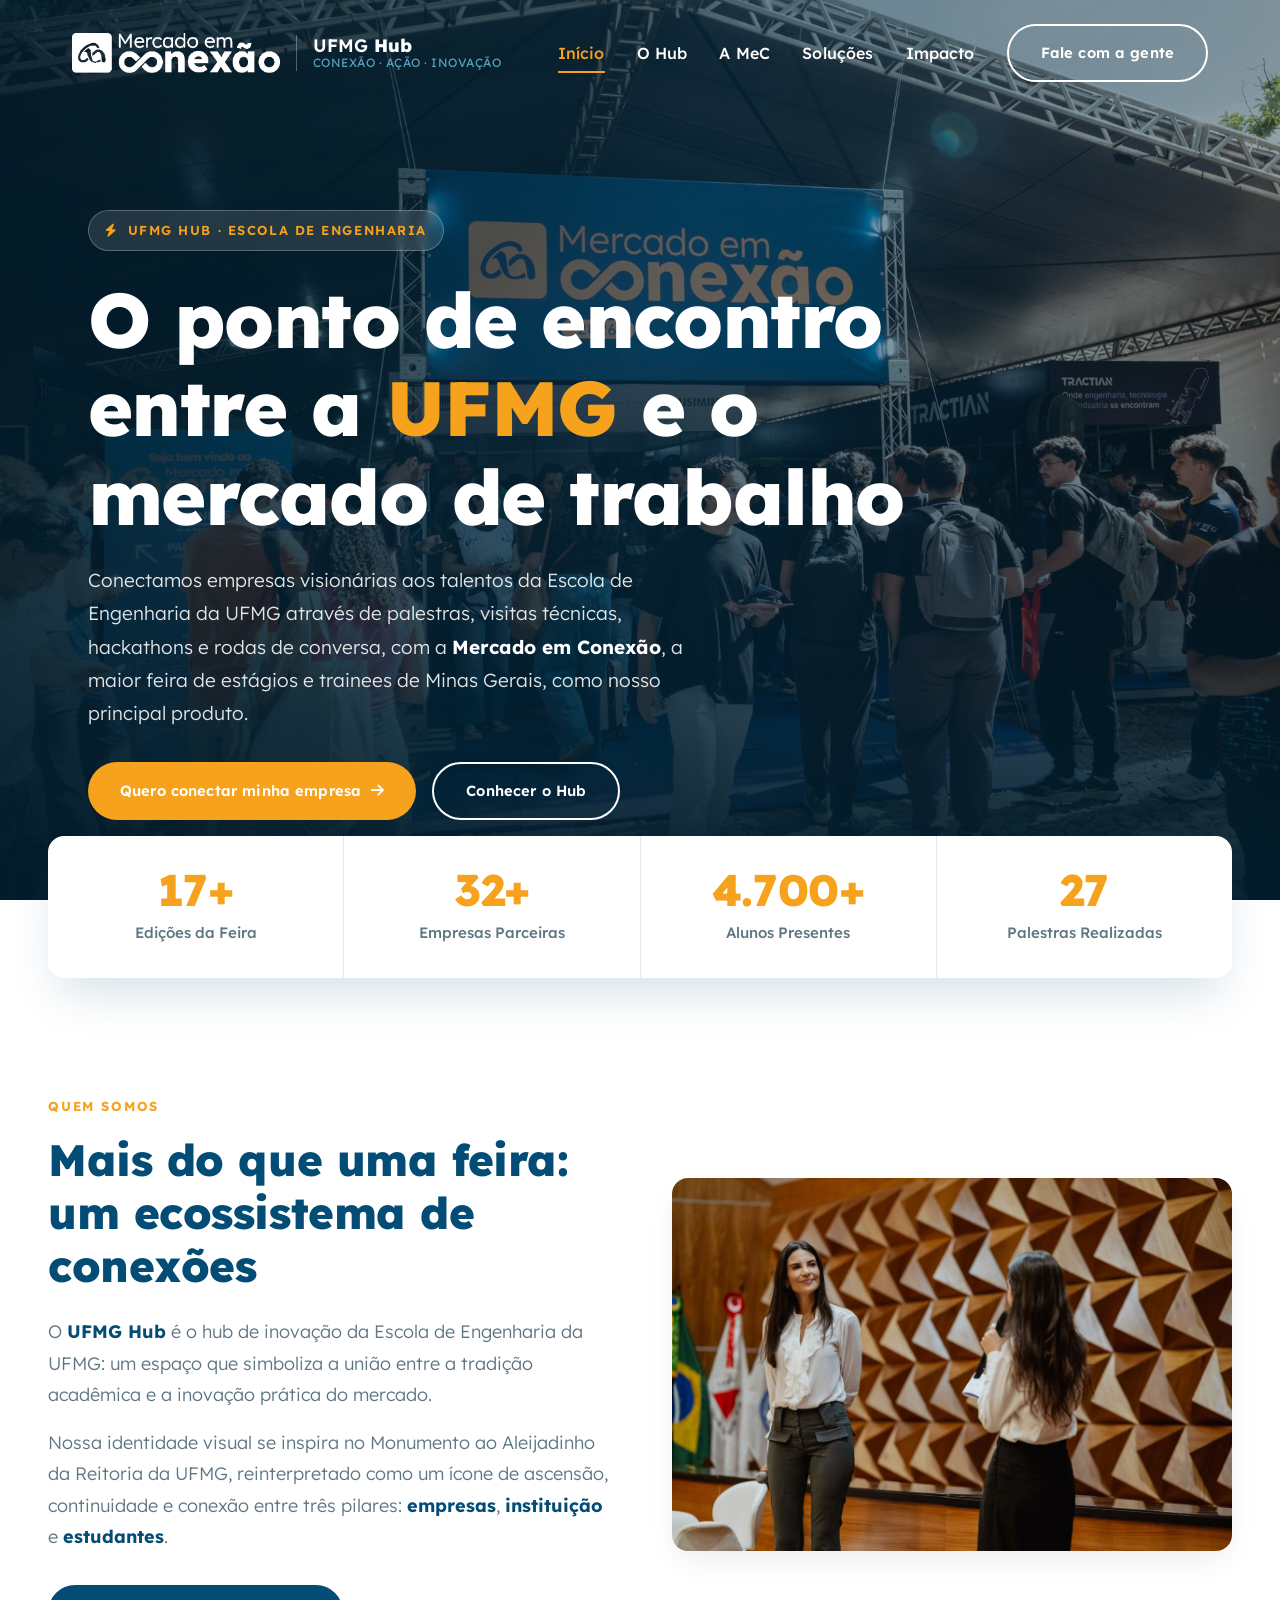
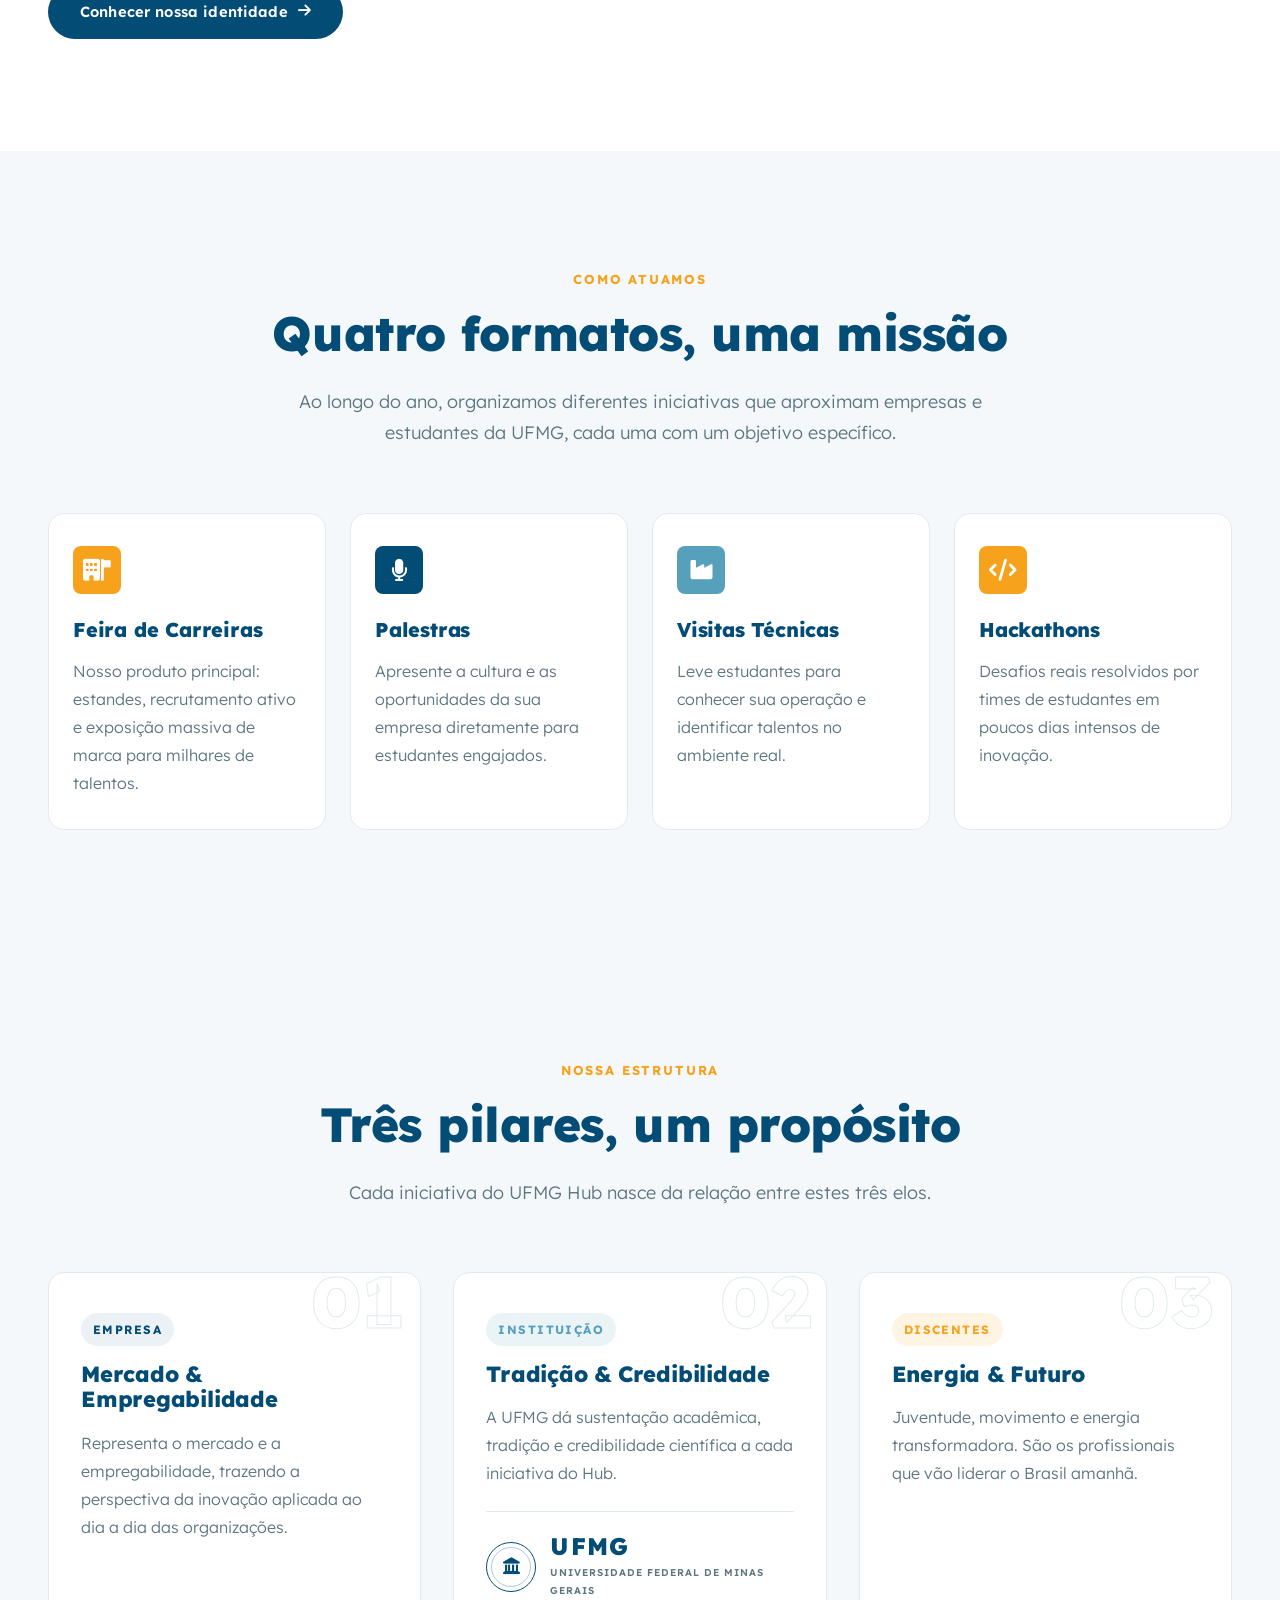
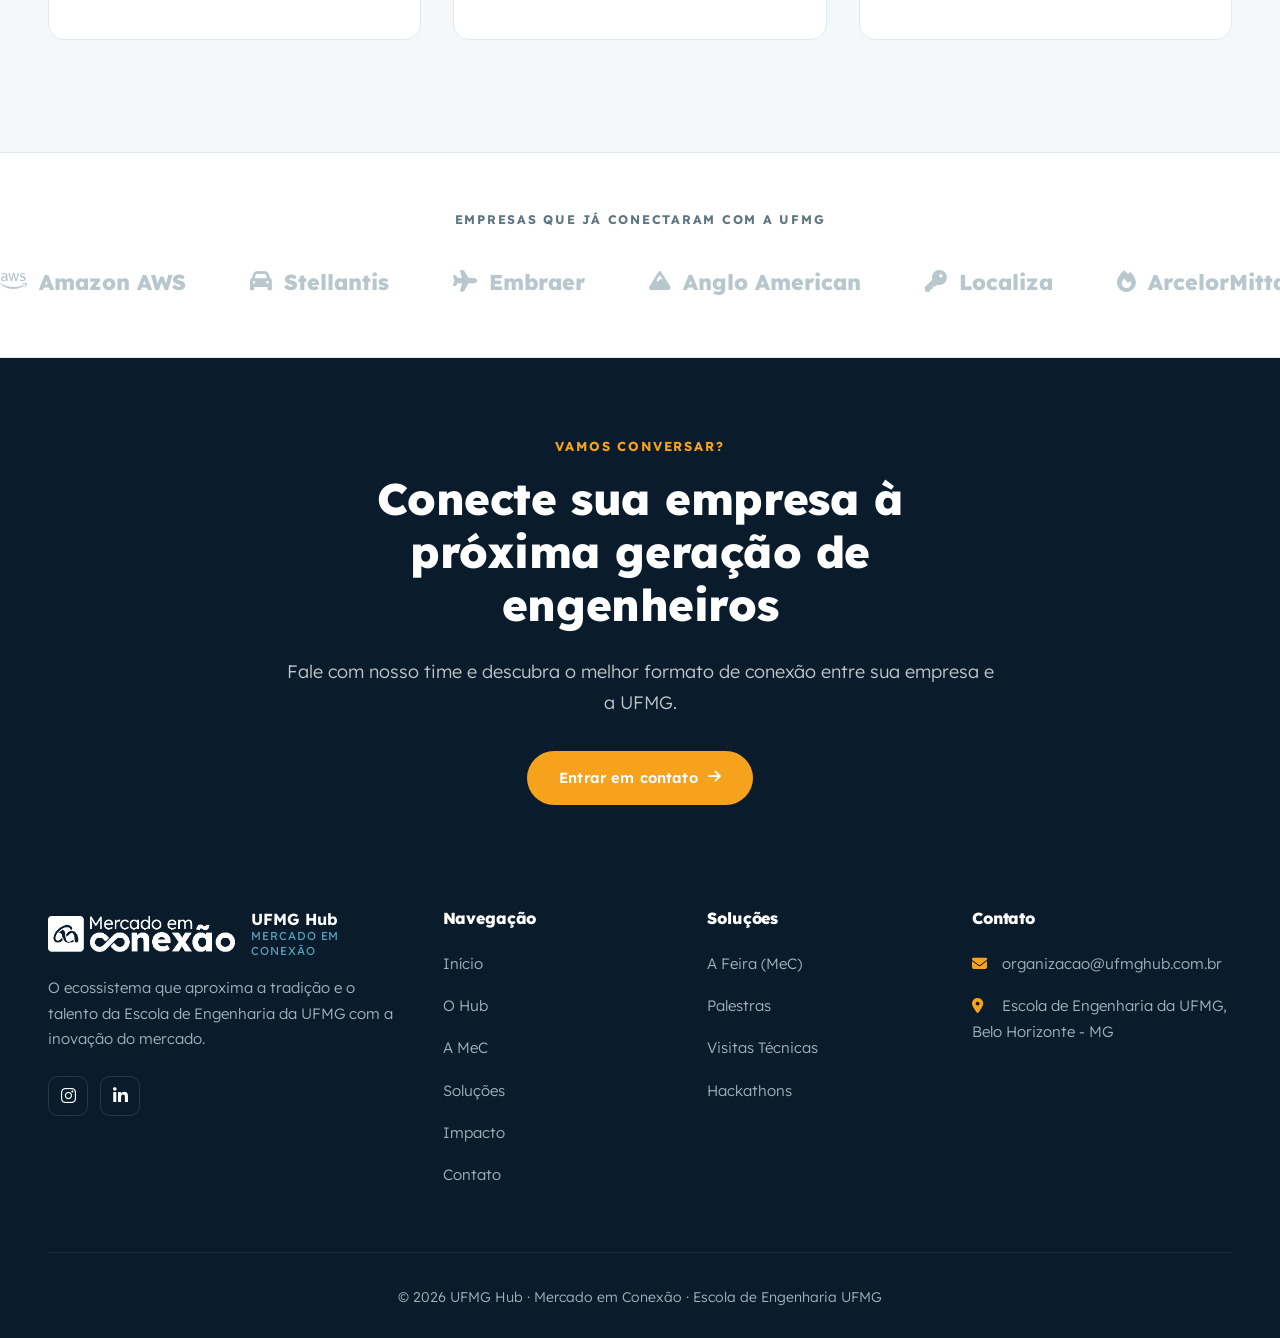
==== commit 7cb11f9e: "feat: Apply 8-point rule and font-size updates to index.html and style.css" ====
--- a/index.html
+++ b/index.html
@@ -37,7 +37,7 @@
     <div class="hero-photo-content">
         <span class="hero-eyebrow"><i class="fas fa-bolt"></i> UFMG Hub &middot; Escola de Engenharia</span>
         <h1>O ponto de encontro entre a <span class="accent">UFMG</span> e o mercado de trabalho</h1>
-        <p class="hero-lede">Conectamos empresas visionárias aos talentos da Escola de Engenharia da UFMG através de palestras, visitas técnicas, hackathons e rodas de conversa, com a <strong style="color:#fff;">Mercado em Conexão</strong>, a maior feira de estágios e trainees de Minas Gerais, como nosso principal produto.</p>
+        <p class="hero-lede">Conectamos empresas visionárias aos talentos da Escola de Engenharia da UFMG através de palestras, visitas técnicas, hackathons e rodas de conversa, com a <strong style="color:#fff;">Mercado em Conexão</strong>, a maior feira de estágios e trainees de Minas&nbsp;Gerais, como nosso principal produto.</p>
         <div class="hero-actions">
             <a href="contato.html" class="btn btn-primary">Quero conectar minha empresa <i class="fas fa-arrow-right"></i></a>
             <a href="sobre.html" class="btn btn-outline">Conhecer o Hub</a>
@@ -58,10 +58,10 @@
     <div class="container grid-2">
         <div class="fade-in">
             <span class="section-eyebrow">Quem somos</span>
-            <h2 style="margin-bottom: 24px;">Mais do que uma feira: um ecossistema de conexões</h2>
+            <h2 style="font-size: clamp(2rem, 4.5vw, 2.75rem); line-height: 1.2; margin-bottom: 24px;">Mais do que uma feira: um ecossistema de conexões</h2>
             <p class="lead-text">O <strong>UFMG Hub</strong> é o hub de inovação da Escola de Engenharia da UFMG: um espaço que simboliza a união entre a tradição acadêmica e a inovação prática do mercado.</p>
             <p class="lead-text">Nossa identidade visual se inspira no Monumento ao Aleijadinho da Reitoria da UFMG, reinterpretado como um ícone de ascensão, continuidade e conexão entre três pilares: <strong>empresas</strong>, <strong>instituição</strong> e <strong>estudantes</strong>.</p>
-            <a href="sobre.html" class="btn btn-dark" style="margin-top: 28px;">Conhecer nossa identidade <i class="fas fa-arrow-right"></i></a>
+            <a href="sobre.html" class="btn btn-dark" style="margin-top: 32px;">Conhecer nossa identidade <i class="fas fa-arrow-right"></i></a>
         </div>
         <div class="fade-in">
             <img src="img/ANGT2566.jpg" alt="Entrevista durante evento do UFMG Hub" style="border-radius: var(--radius-md); box-shadow: var(--shadow-md);">
@@ -170,8 +170,8 @@
 <section class="section section-dark">
     <div class="container text-center fade-in" style="max-width: 720px; margin: 0 auto;">
         <span class="section-eyebrow">Vamos conversar?</span>
-        <h2 style="margin-bottom: 18px;">Conecte sua empresa à próxima geração de engenheiros</h2>
-        <p style="color: rgba(255,255,255,0.75); font-weight: 300; margin-bottom: 36px; font-size: 1.05rem;">Fale com nosso time e descubra o melhor formato de conexão entre sua empresa e a UFMG.</p>
+        <h2 style="font-size: clamp(2rem, 4.5vw, 2.75rem); line-height: 1.2; margin-bottom: 24px;">Conecte sua empresa à próxima geração de engenheiros</h2>
+        <p style="color: rgba(255,255,255,0.75); font-weight: 300; margin-bottom: 32px; font-size: 1.125rem;">Fale com nosso time e descubra o melhor formato de conexão entre sua empresa e a UFMG.</p>
         <a href="contato.html" class="btn btn-primary">Entrar em contato <i class="fas fa-arrow-right"></i></a>
     </div>
 </section>
--- a/css/style.css
+++ b/css/style.css
@@ -16,7 +16,7 @@
     --shadow-sm: 0 4px 16px -4px rgba(2, 28, 43, 0.08);
     --shadow-md: 0 12px 32px -8px rgba(2, 28, 43, 0.10);
     --shadow-lg: 0 24px 48px -12px rgba(2, 76, 118, 0.18);
-    --radius-md: 14px;
+    --radius-md: 16px;
     --transition: all 0.3s cubic-bezier(.4,0,.2,1);
 }
 
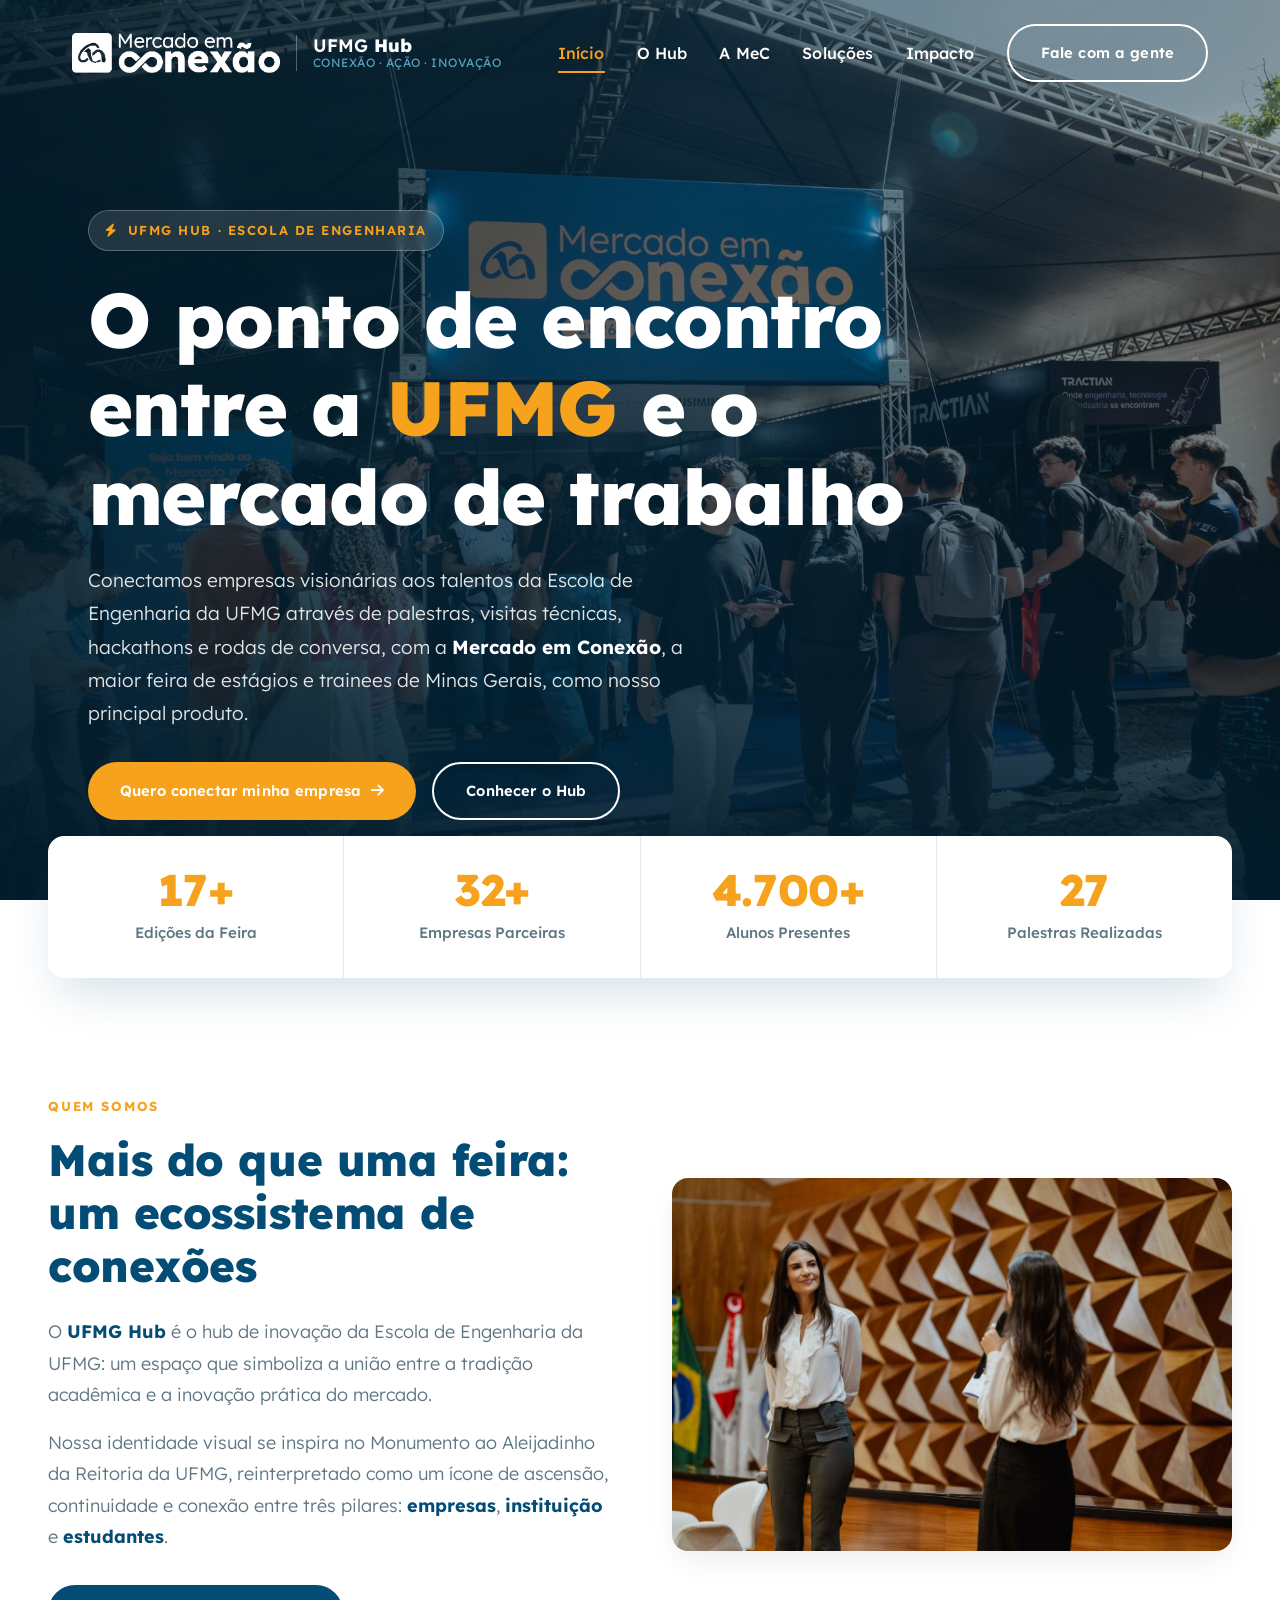
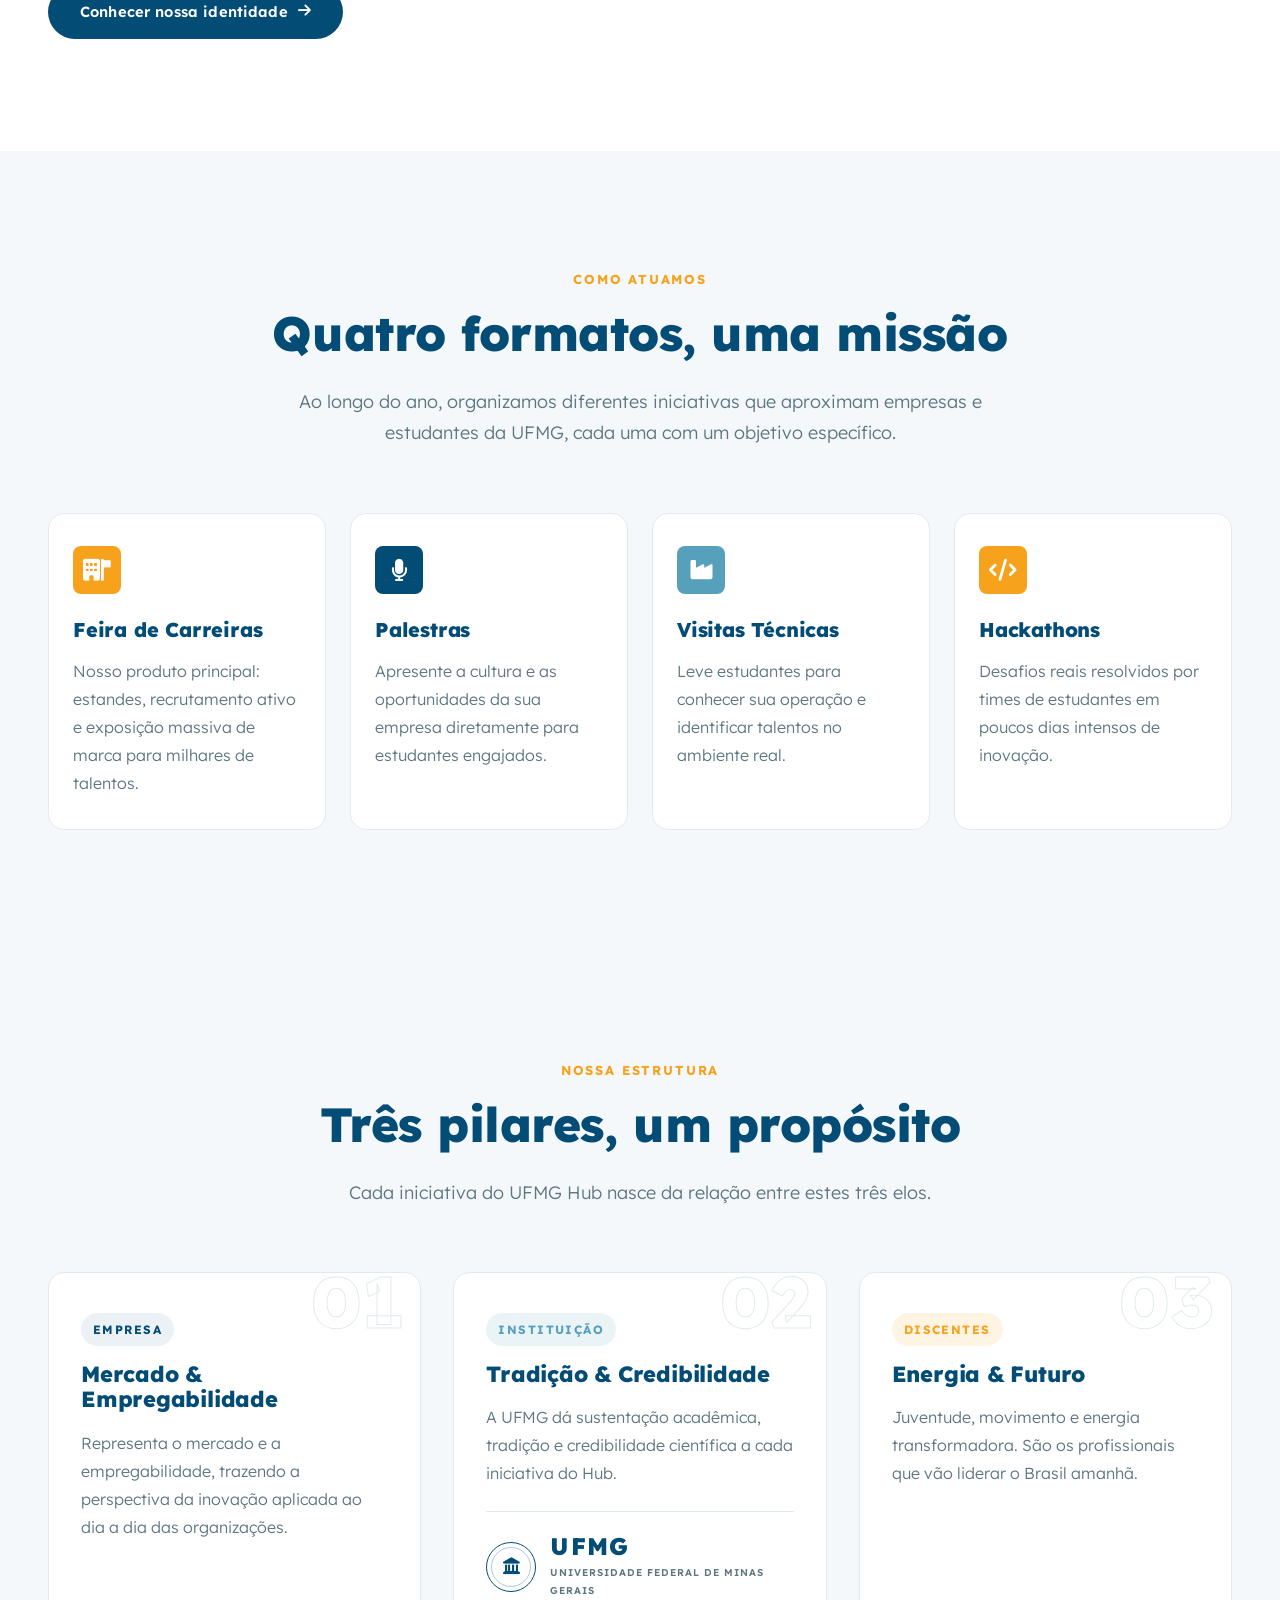
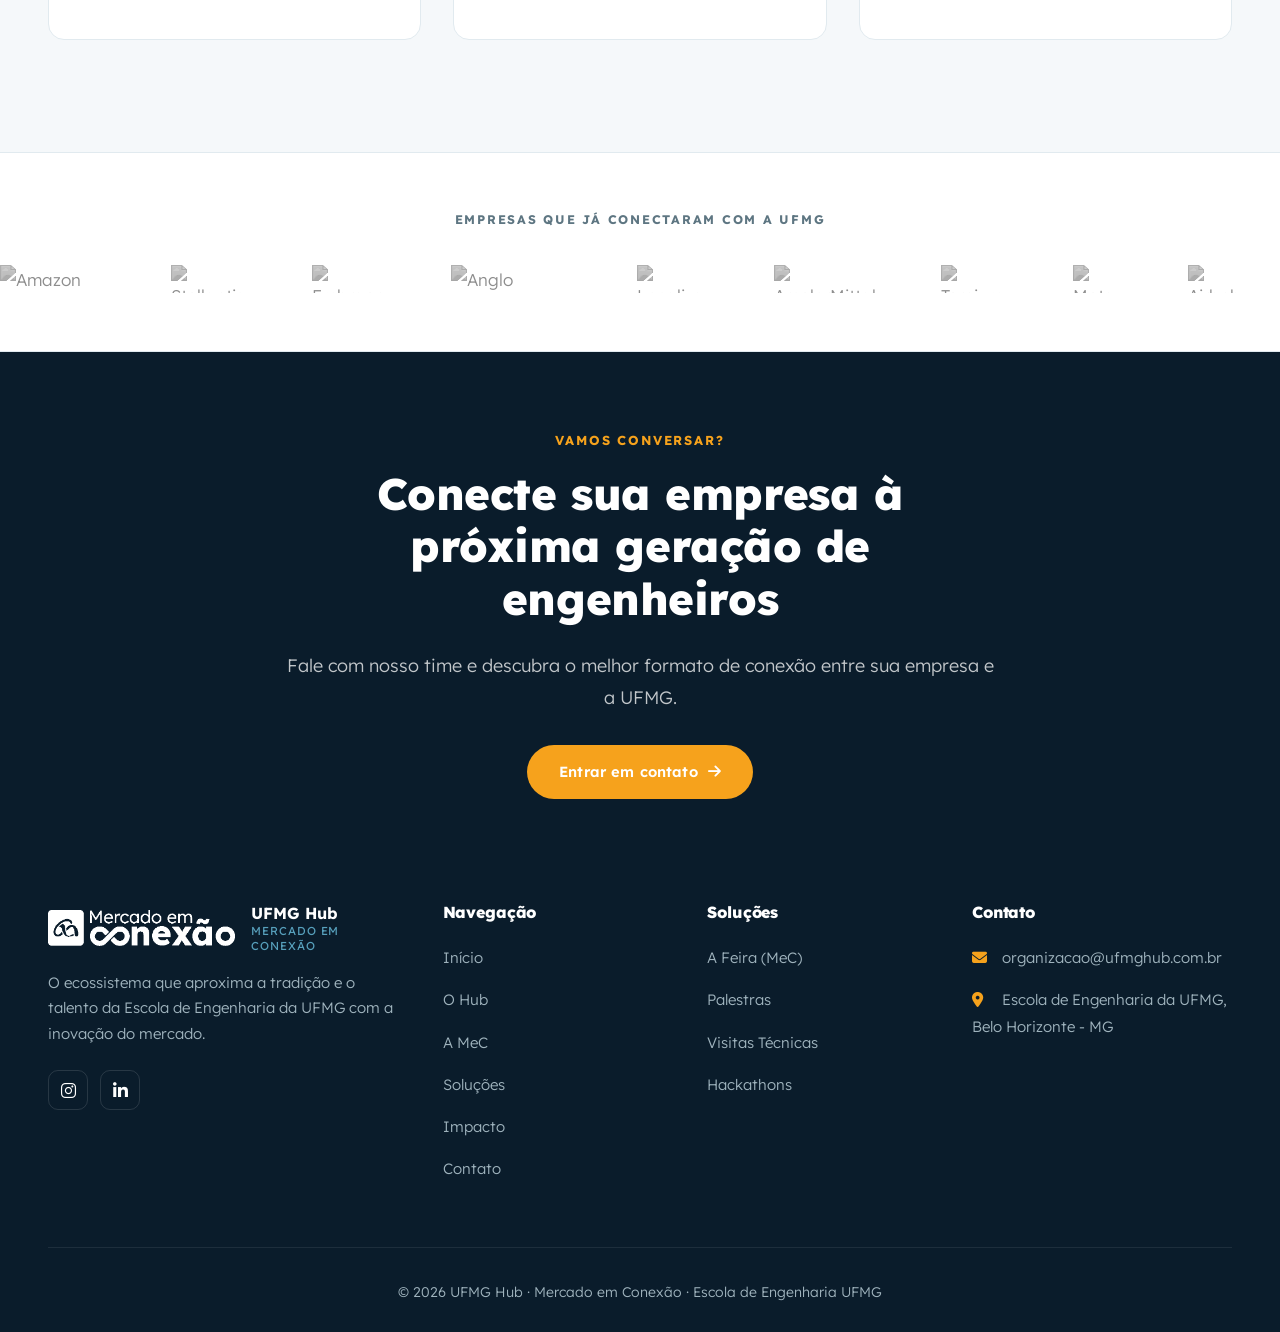
==== commit 35aa8556: "feat: Replace generic partner icons with official brand logo images with grayscale hover effect" ====
--- a/index.html
+++ b/index.html
@@ -144,24 +144,26 @@
     </div>
     <div class="marquee">
         <div class="marquee-content">
-            <div class="partner-logo"><i class="fab fa-aws"></i> Amazon AWS</div>
-            <div class="partner-logo"><i class="fas fa-car"></i> Stellantis</div>
-            <div class="partner-logo"><i class="fas fa-plane"></i> Embraer</div>
-            <div class="partner-logo"><i class="fas fa-mountain"></i> Anglo American</div>
-            <div class="partner-logo"><i class="fas fa-key"></i> Localiza</div>
-            <div class="partner-logo"><i class="fas fa-fire"></i> ArcelorMittal/Ternium</div>
-            <div class="partner-logo"><i class="fab fa-meta"></i> Meta</div>
-            <div class="partner-logo"><i class="fab fa-airbnb"></i> Airbnb</div>
+            <div class="partner-logo"><img src="https://upload.wikimedia.org/wikipedia/commons/9/93/Amazon_Web_Services_Logo.svg" alt="Amazon AWS"></div>
+            <div class="partner-logo"><img src="https://upload.wikimedia.org/wikipedia/commons/0/07/Stellantis_logo.svg" alt="Stellantis"></div>
+            <div class="partner-logo"><img src="https://upload.wikimedia.org/wikipedia/commons/e/ec/Embraer_logo.svg" alt="Embraer"></div>
+            <div class="partner-logo"><img src="https://logo.clearbit.com/angloamerican.com" alt="Anglo American"></div>
+            <div class="partner-logo"><img src="https://upload.wikimedia.org/wikipedia/commons/e/ec/Localiza_logo_2022.svg" alt="Localiza"></div>
+            <div class="partner-logo"><img src="https://upload.wikimedia.org/wikipedia/commons/f/f6/ArcelorMittal_Logo.svg" alt="ArcelorMittal"></div>
+            <div class="partner-logo"><img src="https://upload.wikimedia.org/wikipedia/commons/e/e3/Ternium_Logo.svg" alt="Ternium"></div>
+            <div class="partner-logo"><img src="https://upload.wikimedia.org/wikipedia/commons/7/7b/Meta_Platforms_Inc._logo.svg" alt="Meta"></div>
+            <div class="partner-logo"><img src="https://upload.wikimedia.org/wikipedia/commons/6/69/Airbnb_Logo_B%C3%A9lo.svg" alt="Airbnb"></div>
         </div>
         <div class="marquee-content">
-            <div class="partner-logo"><i class="fab fa-aws"></i> Amazon AWS</div>
-            <div class="partner-logo"><i class="fas fa-car"></i> Stellantis</div>
-            <div class="partner-logo"><i class="fas fa-plane"></i> Embraer</div>
-            <div class="partner-logo"><i class="fas fa-mountain"></i> Anglo American</div>
-            <div class="partner-logo"><i class="fas fa-key"></i> Localiza</div>
-            <div class="partner-logo"><i class="fas fa-fire"></i> ArcelorMittal/Ternium</div>
-            <div class="partner-logo"><i class="fab fa-meta"></i> Meta</div>
-            <div class="partner-logo"><i class="fab fa-airbnb"></i> Airbnb</div>
+            <div class="partner-logo"><img src="https://upload.wikimedia.org/wikipedia/commons/9/93/Amazon_Web_Services_Logo.svg" alt="Amazon AWS"></div>
+            <div class="partner-logo"><img src="https://upload.wikimedia.org/wikipedia/commons/0/07/Stellantis_logo.svg" alt="Stellantis"></div>
+            <div class="partner-logo"><img src="https://upload.wikimedia.org/wikipedia/commons/e/ec/Embraer_logo.svg" alt="Embraer"></div>
+            <div class="partner-logo"><img src="https://logo.clearbit.com/angloamerican.com" alt="Anglo American"></div>
+            <div class="partner-logo"><img src="https://upload.wikimedia.org/wikipedia/commons/e/ec/Localiza_logo_2022.svg" alt="Localiza"></div>
+            <div class="partner-logo"><img src="https://upload.wikimedia.org/wikipedia/commons/f/f6/ArcelorMittal_Logo.svg" alt="ArcelorMittal"></div>
+            <div class="partner-logo"><img src="https://upload.wikimedia.org/wikipedia/commons/e/e3/Ternium_Logo.svg" alt="Ternium"></div>
+            <div class="partner-logo"><img src="https://upload.wikimedia.org/wikipedia/commons/7/7b/Meta_Platforms_Inc._logo.svg" alt="Meta"></div>
+            <div class="partner-logo"><img src="https://upload.wikimedia.org/wikipedia/commons/6/69/Airbnb_Logo_B%C3%A9lo.svg" alt="Airbnb"></div>
         </div>
     </div>
 </section>
--- a/css/style.css
+++ b/css/style.css
@@ -353,8 +353,19 @@
 .partners-label { text-align: center; font-size: 0.78rem; font-weight: 700; text-transform: uppercase; letter-spacing: 0.14em; color: var(--text-muted); margin-bottom: 32px; }
 .marquee { display: flex; width: 200%; animation: scroll 28s linear infinite; gap: 64px; align-items: center; }
 .marquee-content { display: flex; justify-content: space-around; width: 100%; gap: 64px; }
-.partner-logo { font-size: 1.35rem; font-weight: 800; color: #b8c7ce; transition: var(--transition); display:flex; align-items:center; gap:12px; white-space: nowrap; }
-.partner-logo:hover { color: var(--azul-escuro); }
+.partner-logo { transition: var(--transition); display: flex; align-items: center; justify-content: center; height: 32px; }
+.partner-logo img {
+    height: 28px;
+    width: auto;
+    max-width: 140px;
+    object-fit: contain;
+    filter: grayscale(1) brightness(0.6) opacity(0.5);
+    transition: var(--transition);
+}
+.partner-logo:hover img {
+    filter: none;
+    opacity: 1;
+}
 @keyframes scroll { from { transform: translateX(0); } to { transform: translateX(-50%); } }
 
 /* ==========================================================================
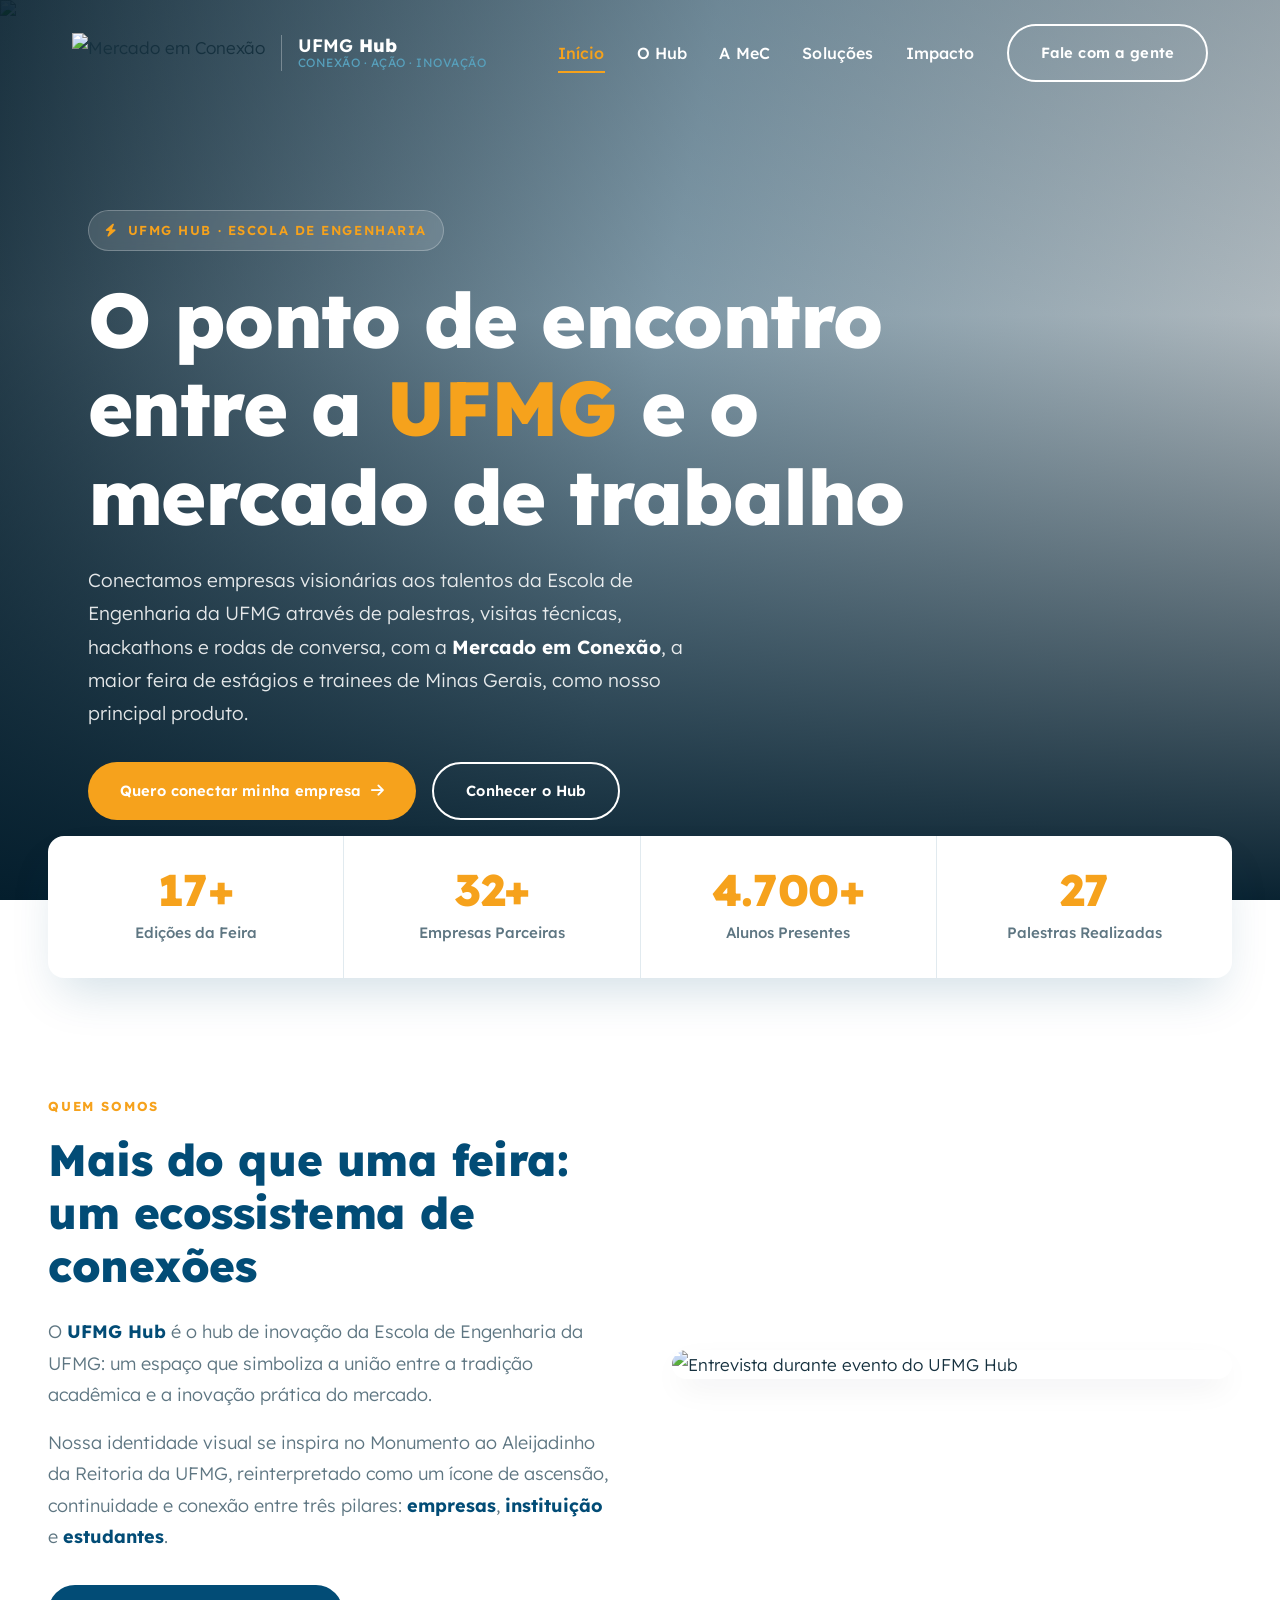
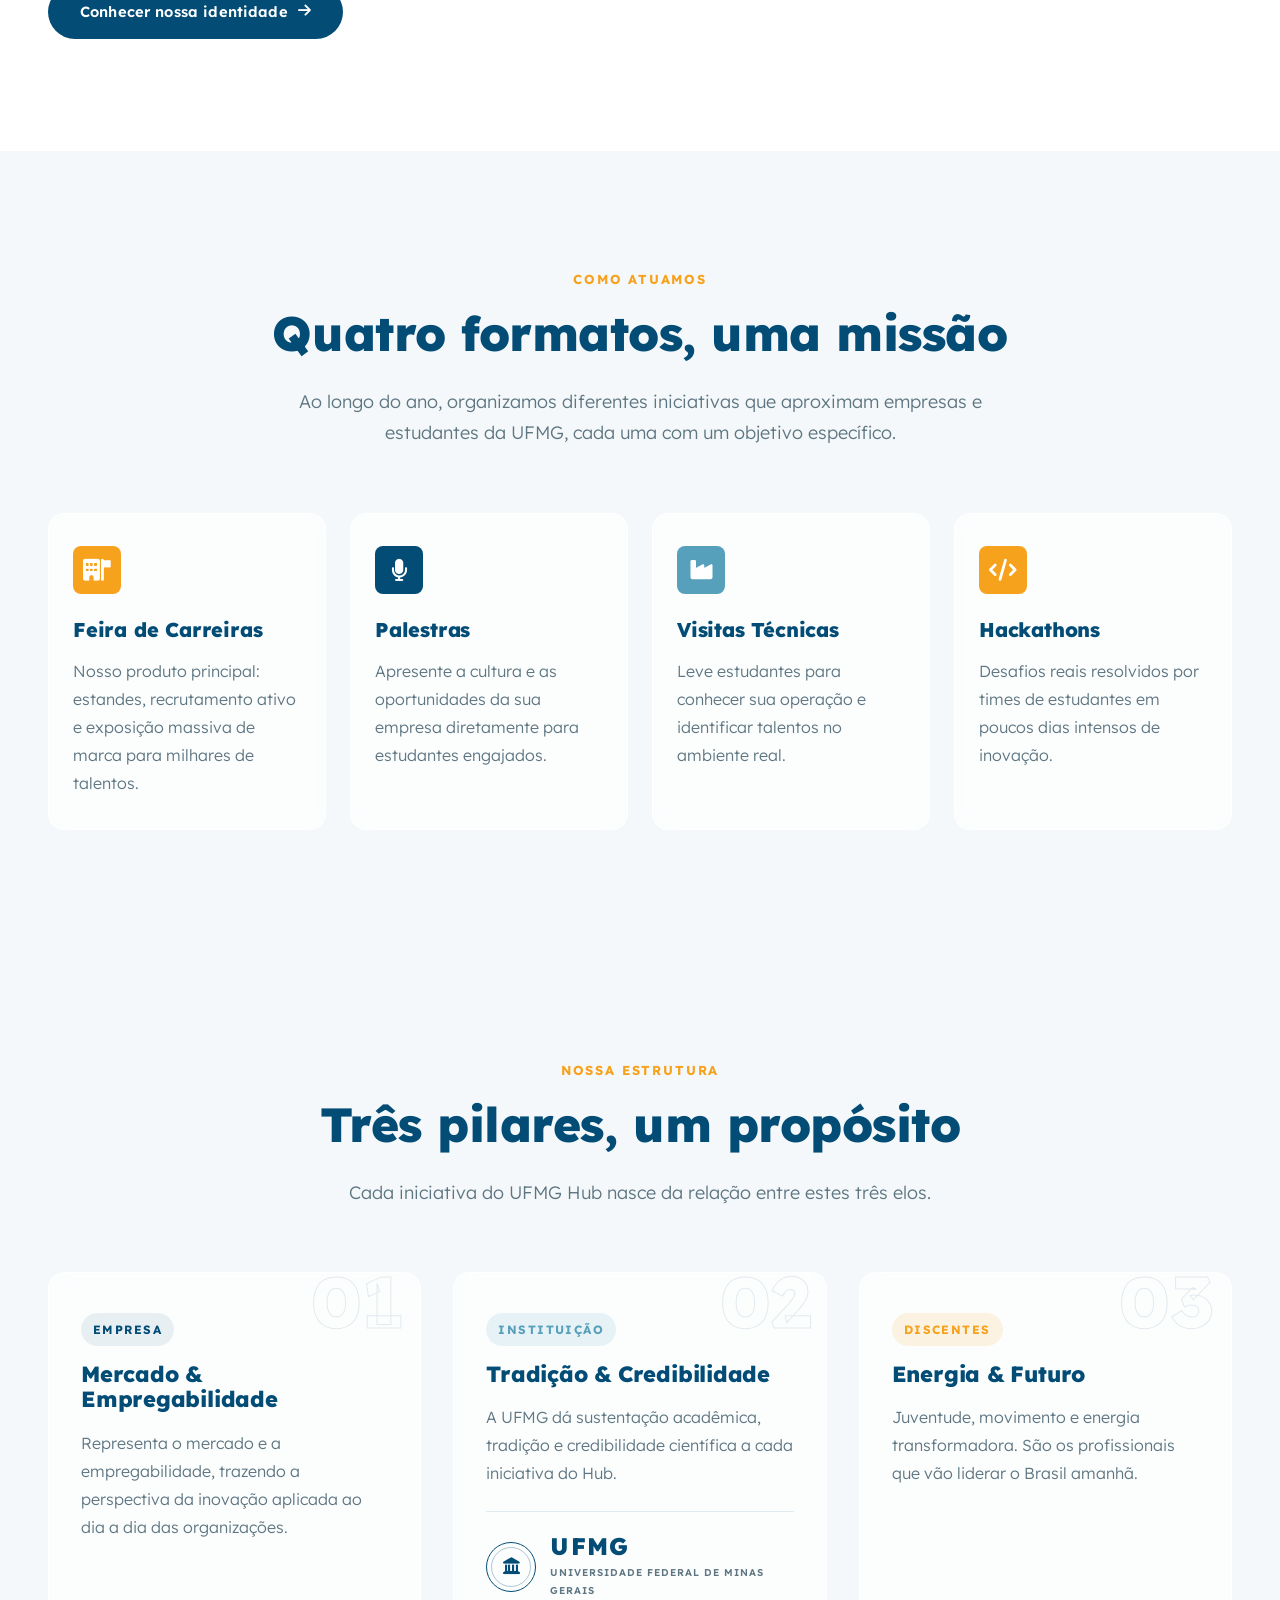
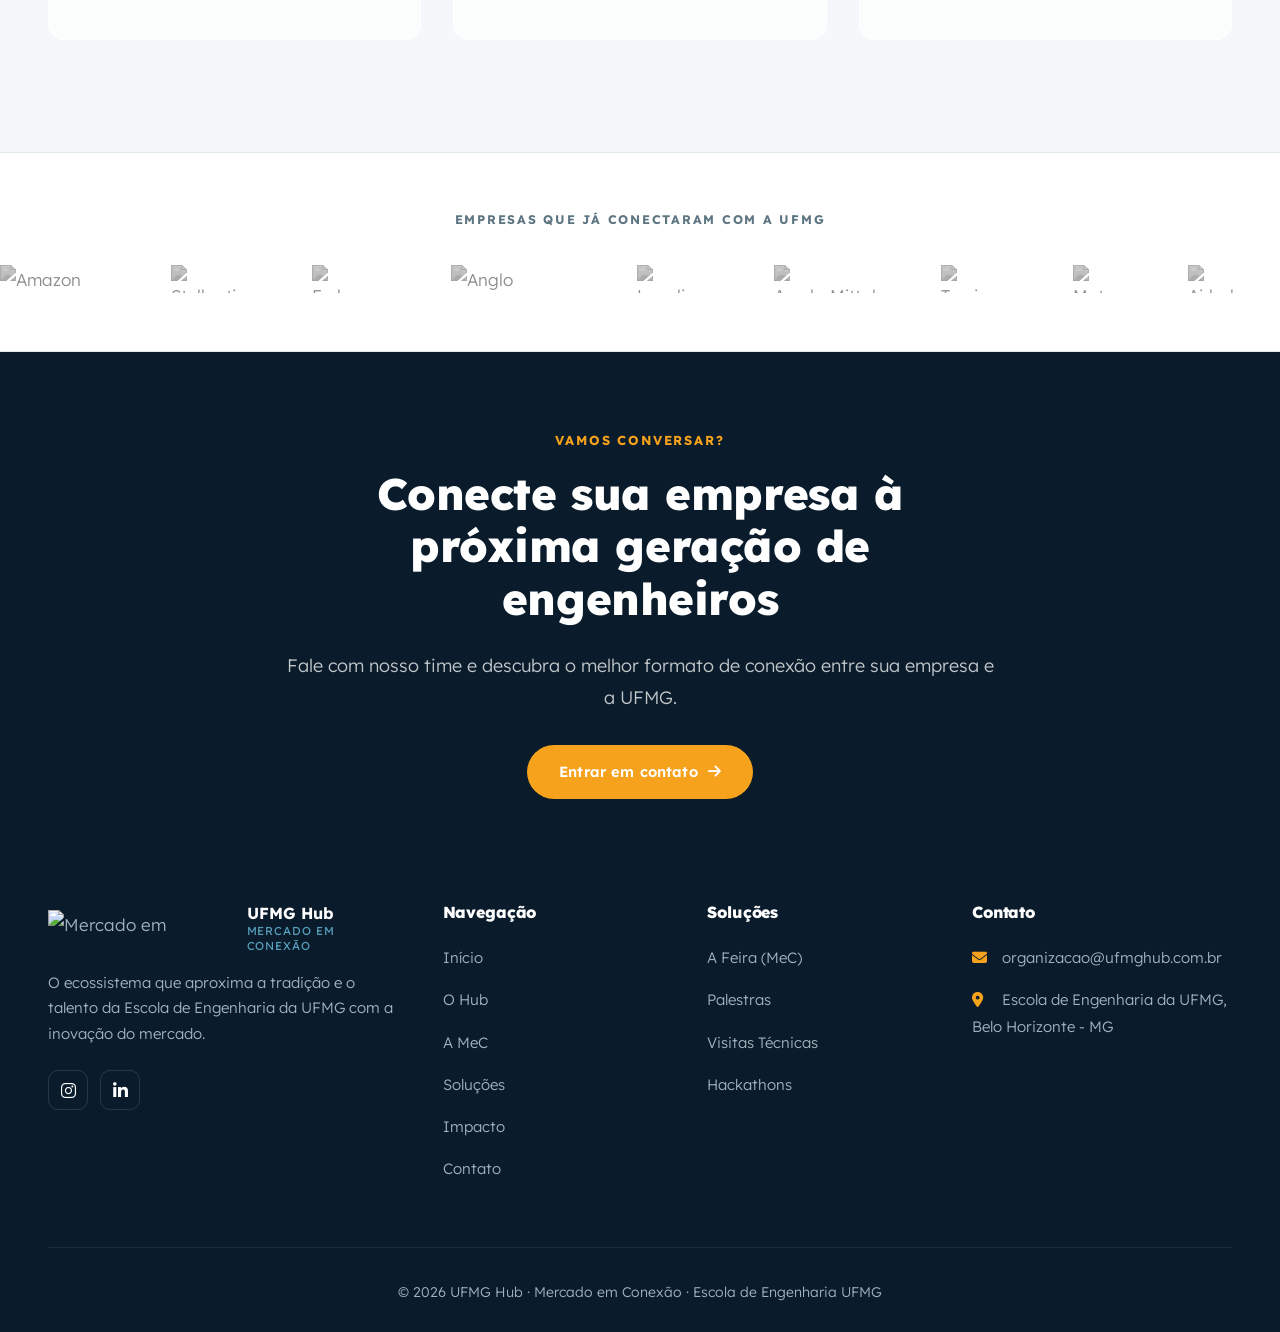
==== commit 9cd5f93b: "feat: implement mobile hamburger menu, glassmorphism card styles, marquee pause-on-hover, and view t" ====
--- a/index.html
+++ b/index.html
@@ -4,6 +4,7 @@
     <meta charset="UTF-8">
     <script>document.documentElement.classList.replace('no-js','js');</script>
     <meta name="viewport" content="width=device-width, initial-scale=1.0">
+    <meta name="view-transition" content="same-origin">
     <title>UFMG Hub | Conectando Talentos da UFMG ao Mercado</title>
     <meta name="description" content="O UFMG Hub aproxima empresas e estudantes da Escola de Engenharia da UFMG através de palestras, visitas técnicas, hackathons e da Mercado em Conexão, a maior feira de estágios e trainees de Minas Gerais.">
     <link rel="stylesheet" href="css/fonts.css">
@@ -15,8 +16,8 @@
 <nav class="navbar">
     <div class="navbar-container">
         <a href="index.html" class="logo">
-            <img src="img/logo-mec-white.png" alt="Mercado em Conexão" class="logo-light">
-            <img src="img/logo-mec.png" alt="Mercado em Conexão" class="logo-dark">
+            <img src="img/logo-mec-white.webp" alt="Mercado em Conexão" class="logo-light">
+            <img src="img/logo-mec.webp" alt="Mercado em Conexão" class="logo-dark">
             <span class="logo-text">UFMG <strong>Hub</strong><span class="sub">Conexão &middot; Ação &middot; Inovação</span></span>
         </a>
         <div class="nav-links">
@@ -27,12 +28,29 @@
             <a href="impacto.html">Impacto</a>
             <a href="contato.html" class="btn btn-outline">Fale com a gente</a>
         </div>
+        <!-- Botão Hambúrguer para telas mobile -->
+        <button class="mobile-menu-toggle" aria-label="Abrir menu de navegação" aria-expanded="false">
+            <span class="hamburger-bar"></span>
+            <span class="hamburger-bar"></span>
+            <span class="hamburger-bar"></span>
+        </button>
+    </div>
+    <!-- Gaveta de Navegação Mobile (Mobile Drawer) -->
+    <div class="mobile-drawer">
+        <div class="mobile-drawer-content">
+            <a href="index.html" class="active">Início</a>
+            <a href="sobre.html">O Hub</a>
+            <a href="mec.html">A MeC</a>
+            <a href="solucoes.html">Soluções</a>
+            <a href="impacto.html">Impacto</a>
+            <a href="contato.html" class="btn btn-primary">Fale com a gente</a>
+        </div>
     </div>
 </nav>
 
 <!-- HERO -->
 <header class="hero-photo">
-    <img src="img/ANGT3957.jpg" alt="Estande da Mercado em Conexão durante a feira" class="hero-bg">
+    <img src="img/ANGT3957.webp" alt="Estande da Mercado em Conexão durante a feira" class="hero-bg">
     <div class="hero-overlay diag"></div>
     <div class="hero-photo-content">
         <span class="hero-eyebrow"><i class="fas fa-bolt"></i> UFMG Hub &middot; Escola de Engenharia</span>
@@ -64,7 +82,7 @@
             <a href="sobre.html" class="btn btn-dark" style="margin-top: 32px;">Conhecer nossa identidade <i class="fas fa-arrow-right"></i></a>
         </div>
         <div class="fade-in">
-            <img src="img/ANGT2566.jpg" alt="Entrevista durante evento do UFMG Hub" style="border-radius: var(--radius-md); box-shadow: var(--shadow-md);">
+            <img src="img/ANGT2566.webp" alt="Entrevista durante evento do UFMG Hub" style="border-radius: var(--radius-md); box-shadow: var(--shadow-md);">
         </div>
     </div>
 </section>
@@ -182,7 +200,7 @@
     <div class="footer-grid">
         <div>
             <div class="footer-brand">
-                <img src="img/logo-mec-white.png" alt="Mercado em Conexão">
+                <img src="img/logo-mec-white.webp" alt="Mercado em Conexão">
                 <div class="footer-brand-text">UFMG Hub<span class="sub">Mercado em Conexão</span></div>
             </div>
             <p>O ecossistema que aproxima a tradição e o talento da Escola de Engenharia da UFMG com a inovação do mercado.</p>
--- a/css/style.css
+++ b/css/style.css
@@ -534,3 +534,128 @@
 }
 .logo-showcase img { max-width: 230px; width: 100%; margin: 0; }
 .identity-photo { width: 100%; aspect-ratio: 4 / 3; object-fit: cover; object-position: center 32%; border-radius: var(--radius-md); box-shadow: var(--shadow-md); }
+
+/* ==========================================================================
+   NAVEGAÇÃO MÓVEL (MOBILE MENU) & GLASSMORPHISM DRAWER
+   ========================================================================== */
+.mobile-menu-toggle {
+    display: none;
+    flex-direction: column;
+    justify-content: space-between;
+    width: 26px;
+    height: 18px;
+    background: transparent;
+    border: none;
+    cursor: pointer;
+    z-index: 1100;
+    padding: 0;
+}
+.mobile-menu-toggle .hamburger-bar {
+    width: 100%;
+    height: 3px;
+    background-color: #fff;
+    border-radius: 4px;
+    transition: var(--transition);
+}
+.navbar.scrolled .mobile-menu-toggle .hamburger-bar {
+    background-color: var(--azul-escuro);
+}
+/* Animação hambúrguer para X */
+.mobile-menu-toggle.open .hamburger-bar:nth-child(1) {
+    transform: translateY(7.5px) rotate(45deg);
+}
+.mobile-menu-toggle.open .hamburger-bar:nth-child(2) {
+    opacity: 0;
+}
+.mobile-menu-toggle.open .hamburger-bar:nth-child(3) {
+    transform: translateY(-7.5px) rotate(-45deg);
+}
+
+.mobile-drawer {
+    position: fixed;
+    top: 0;
+    right: -100%;
+    width: 80%;
+    max-width: 320px;
+    height: 100vh;
+    background: rgba(10, 28, 43, 0.90);
+    backdrop-filter: blur(20px);
+    -webkit-backdrop-filter: blur(20px);
+    border-left: 1px solid rgba(255, 255, 255, 0.1);
+    z-index: 1050;
+    transition: right 0.4s cubic-bezier(0.4, 0, 0.2, 1);
+    display: flex;
+    align-items: center;
+    justify-content: center;
+}
+.mobile-drawer.open {
+    right: 0;
+}
+.mobile-drawer-content {
+    display: flex;
+    flex-direction: column;
+    gap: 28px;
+    text-align: center;
+    width: 100%;
+    padding: 40px;
+}
+.mobile-drawer-content a {
+    color: #fff;
+    font-size: 1.15rem;
+    font-weight: 600;
+    letter-spacing: 0.02em;
+    transition: var(--transition);
+}
+.mobile-drawer-content a:hover,
+.mobile-drawer-content a.active {
+    color: var(--laranja);
+}
+.mobile-drawer-content a.btn {
+    margin-top: 10px;
+    color: #000;
+}
+
+@media (max-width: 768px) {
+    .mobile-menu-toggle {
+        display: flex;
+    }
+}
+
+/* ==========================================================================
+   GLASSMORPHISM PREMIUM & MICRO-INTERAÇÕES
+   ========================================================================== */
+.card, .pilar-card, .formato-card {
+    background: rgba(255, 255, 255, 0.65) !important;
+    backdrop-filter: blur(10px) !important;
+    -webkit-backdrop-filter: blur(10px) !important;
+    border: 1px solid rgba(255, 255, 255, 0.7) !important;
+    transition: var(--transition) !important;
+}
+.card:hover, .pilar-card:hover, .formato-card:hover {
+    transform: translateY(-8px) !important;
+    background: rgba(255, 255, 255, 0.9) !important;
+    border-color: rgba(246, 162, 28, 0.35) !important;
+    box-shadow: 0 20px 40px -10px rgba(2, 76, 118, 0.12) !important;
+}
+.marquee:hover {
+    animation-play-state: paused;
+}
+
+/* ==========================================================================
+   VIEW TRANSITIONS API CUSTOM ANIMATIONS
+   ========================================================================== */
+::view-transition-old(root) {
+    animation: 200ms cubic-bezier(0.4, 0, 1, 1) both fadeOut;
+}
+::view-transition-new(root) {
+    animation: 250ms cubic-bezier(0, 0, 0.2, 1) both fadeIn;
+}
+@keyframes fadeOut {
+    from { opacity: 1; }
+    to { opacity: 0; }
+}
+@keyframes fadeIn {
+    from { opacity: 0; }
+    to { opacity: 1; }
+}
+
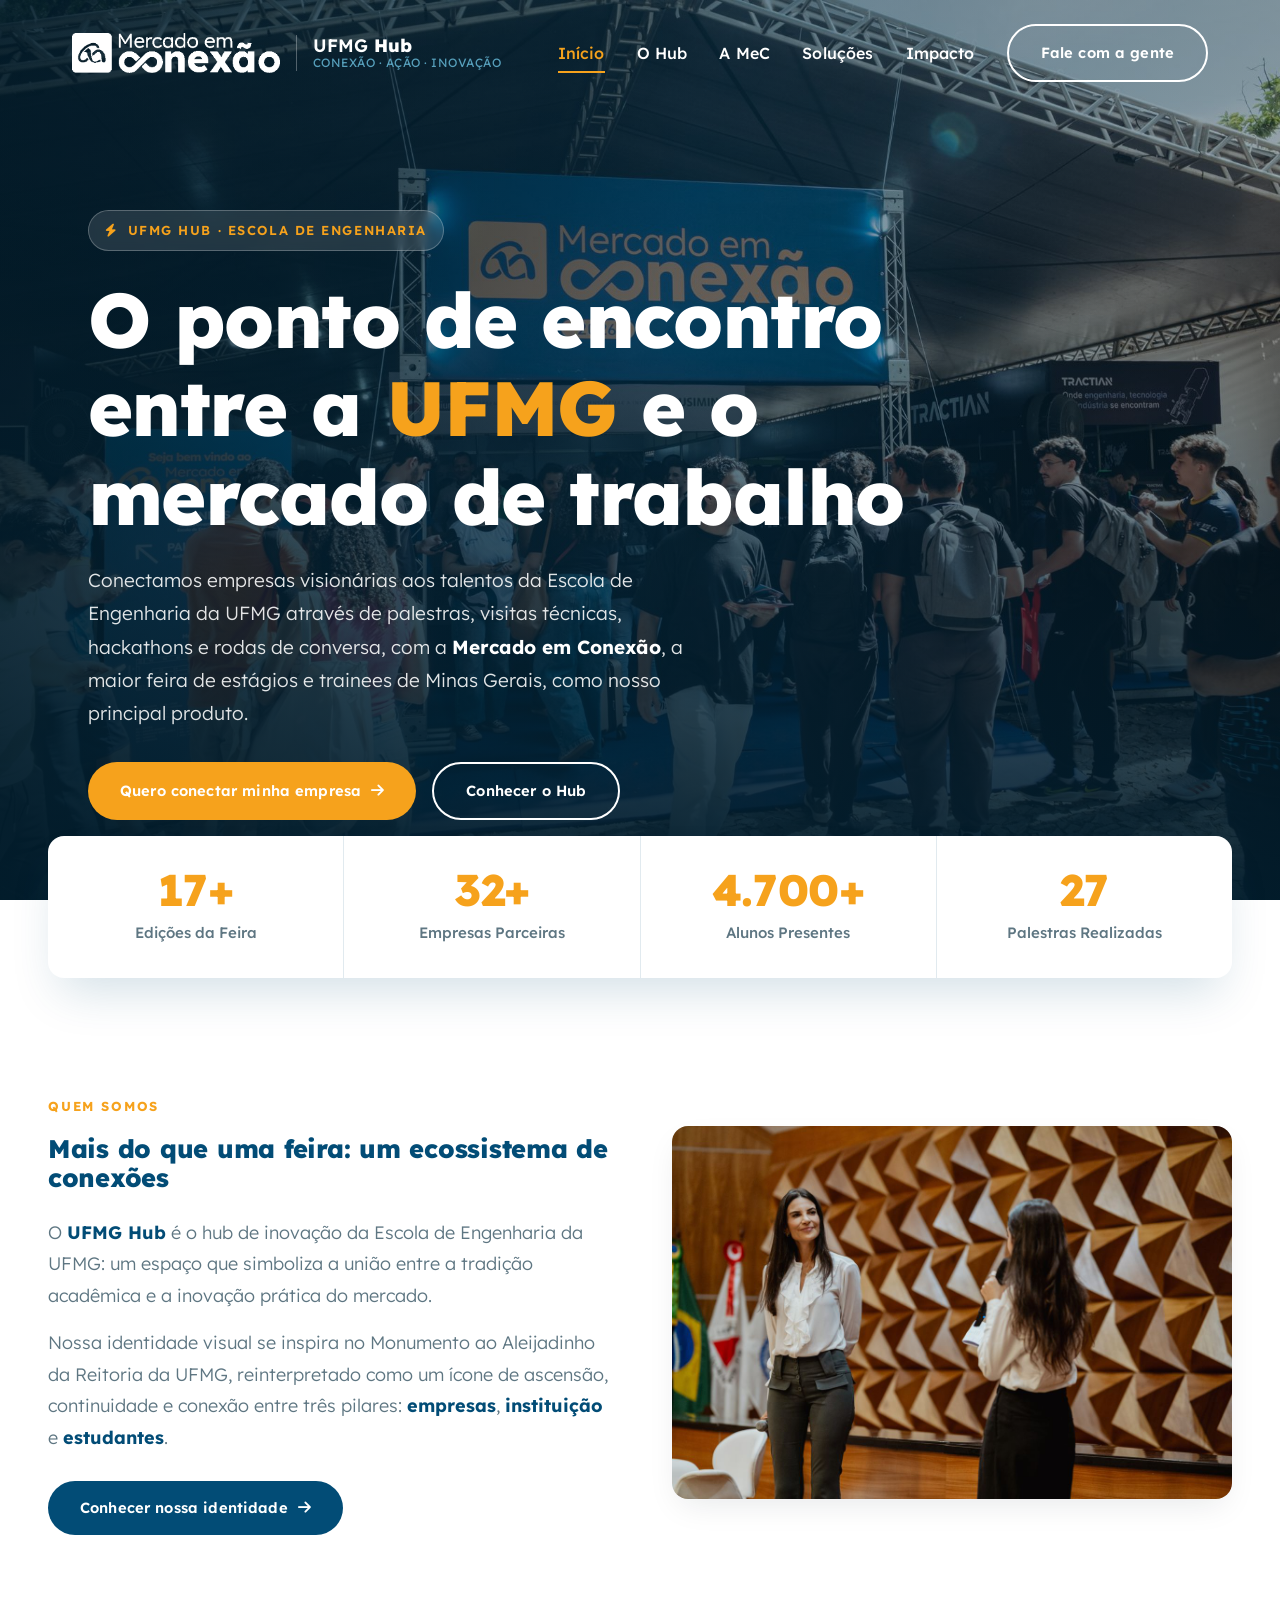
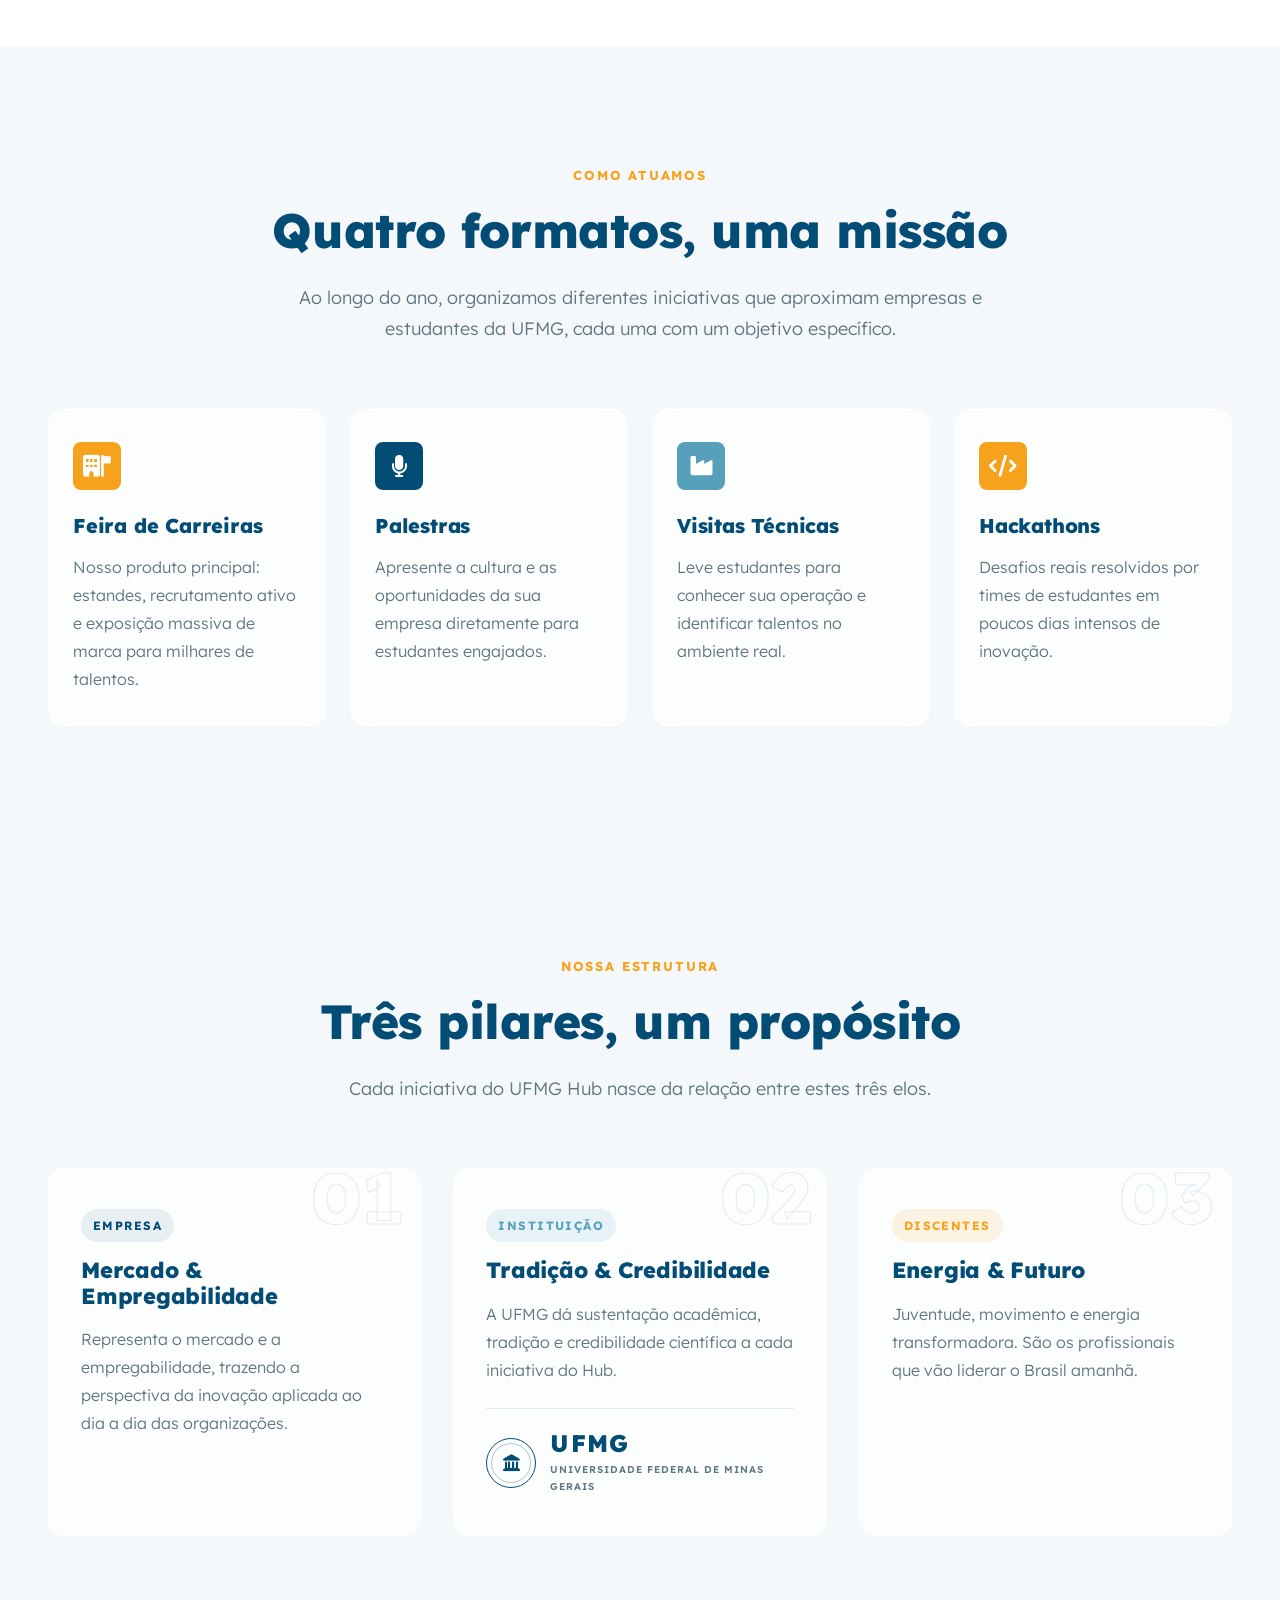
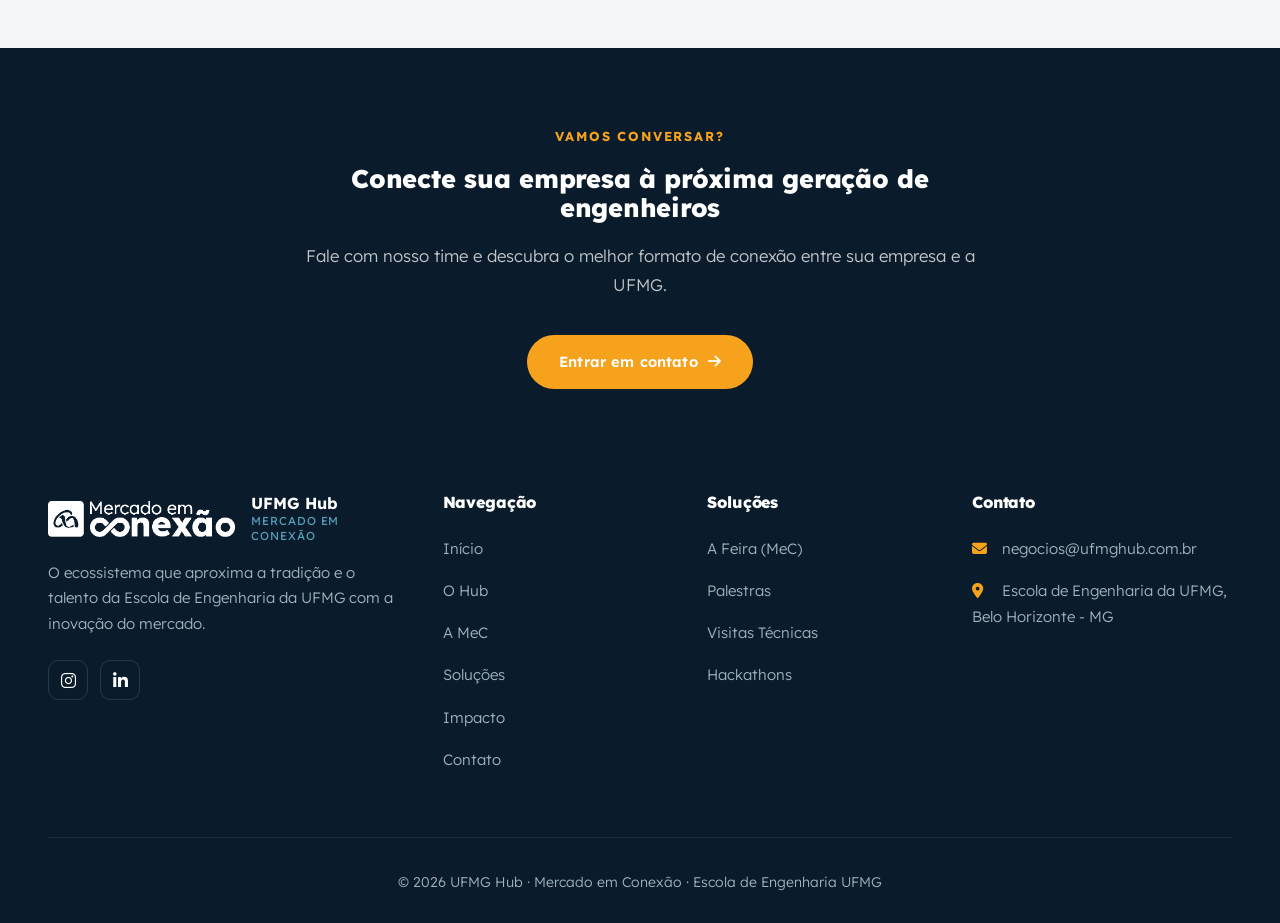
==== commit 236bda0c: "feat: Remove partners marquee section from home page" ====
--- a/index.html
+++ b/index.html
@@ -4,7 +4,6 @@
     <meta charset="UTF-8">
     <script>document.documentElement.classList.replace('no-js','js');</script>
     <meta name="viewport" content="width=device-width, initial-scale=1.0">
-    <meta name="view-transition" content="same-origin">
     <title>UFMG Hub | Conectando Talentos da UFMG ao Mercado</title>
     <meta name="description" content="O UFMG Hub aproxima empresas e estudantes da Escola de Engenharia da UFMG através de palestras, visitas técnicas, hackathons e da Mercado em Conexão, a maior feira de estágios e trainees de Minas Gerais.">
     <link rel="stylesheet" href="css/fonts.css">
@@ -16,8 +15,8 @@
 <nav class="navbar">
     <div class="navbar-container">
         <a href="index.html" class="logo">
-            <img src="img/logo-mec-white.webp" alt="Mercado em Conexão" class="logo-light">
-            <img src="img/logo-mec.webp" alt="Mercado em Conexão" class="logo-dark">
+            <img src="img/logo-mec-white.png" alt="Mercado em Conexão" class="logo-light">
+            <img src="img/logo-mec.png" alt="Mercado em Conexão" class="logo-dark">
             <span class="logo-text">UFMG <strong>Hub</strong><span class="sub">Conexão &middot; Ação &middot; Inovação</span></span>
         </a>
         <div class="nav-links">
@@ -28,34 +27,17 @@
             <a href="impacto.html">Impacto</a>
             <a href="contato.html" class="btn btn-outline">Fale com a gente</a>
         </div>
-        <!-- Botão Hambúrguer para telas mobile -->
-        <button class="mobile-menu-toggle" aria-label="Abrir menu de navegação" aria-expanded="false">
-            <span class="hamburger-bar"></span>
-            <span class="hamburger-bar"></span>
-            <span class="hamburger-bar"></span>
-        </button>
-    </div>
-    <!-- Gaveta de Navegação Mobile (Mobile Drawer) -->
-    <div class="mobile-drawer">
-        <div class="mobile-drawer-content">
-            <a href="index.html" class="active">Início</a>
-            <a href="sobre.html">O Hub</a>
-            <a href="mec.html">A MeC</a>
-            <a href="solucoes.html">Soluções</a>
-            <a href="impacto.html">Impacto</a>
-            <a href="contato.html" class="btn btn-primary">Fale com a gente</a>
-        </div>
     </div>
 </nav>
 
 <!-- HERO -->
 <header class="hero-photo">
-    <img src="img/ANGT3957.webp" alt="Estande da Mercado em Conexão durante a feira" class="hero-bg">
+    <img src="img/ANGT3957.jpg" alt="Estande da Mercado em Conexão durante a feira" class="hero-bg">
     <div class="hero-overlay diag"></div>
     <div class="hero-photo-content">
         <span class="hero-eyebrow"><i class="fas fa-bolt"></i> UFMG Hub &middot; Escola de Engenharia</span>
         <h1>O ponto de encontro entre a <span class="accent">UFMG</span> e o mercado de trabalho</h1>
-        <p class="hero-lede">Conectamos empresas visionárias aos talentos da Escola de Engenharia da UFMG através de palestras, visitas técnicas, hackathons e rodas de conversa, com a <strong style="color:#fff;">Mercado em Conexão</strong>, a maior feira de estágios e trainees de Minas&nbsp;Gerais, como nosso principal produto.</p>
+        <p class="hero-lede">Conectamos empresas visionárias aos talentos da Escola de Engenharia da UFMG através de palestras, visitas técnicas, hackathons e rodas de conversa, com a <strong style="color:#fff;">Mercado em Conexão</strong>, a maior feira de estágios e trainees de Minas Gerais, como nosso principal produto.</p>
         <div class="hero-actions">
             <a href="contato.html" class="btn btn-primary">Quero conectar minha empresa <i class="fas fa-arrow-right"></i></a>
             <a href="sobre.html" class="btn btn-outline">Conhecer o Hub</a>
@@ -76,13 +58,13 @@
     <div class="container grid-2">
         <div class="fade-in">
             <span class="section-eyebrow">Quem somos</span>
-            <h2 style="font-size: clamp(2rem, 4.5vw, 2.75rem); line-height: 1.2; margin-bottom: 24px;">Mais do que uma feira: um ecossistema de conexões</h2>
+            <h2 style="margin-bottom: 24px;">Mais do que uma feira: um ecossistema de conexões</h2>
             <p class="lead-text">O <strong>UFMG Hub</strong> é o hub de inovação da Escola de Engenharia da UFMG: um espaço que simboliza a união entre a tradição acadêmica e a inovação prática do mercado.</p>
             <p class="lead-text">Nossa identidade visual se inspira no Monumento ao Aleijadinho da Reitoria da UFMG, reinterpretado como um ícone de ascensão, continuidade e conexão entre três pilares: <strong>empresas</strong>, <strong>instituição</strong> e <strong>estudantes</strong>.</p>
-            <a href="sobre.html" class="btn btn-dark" style="margin-top: 32px;">Conhecer nossa identidade <i class="fas fa-arrow-right"></i></a>
+            <a href="sobre.html" class="btn btn-dark" style="margin-top: 28px;">Conhecer nossa identidade <i class="fas fa-arrow-right"></i></a>
         </div>
         <div class="fade-in">
-            <img src="img/ANGT2566.webp" alt="Entrevista durante evento do UFMG Hub" style="border-radius: var(--radius-md); box-shadow: var(--shadow-md);">
+            <img src="img/ANGT2566.jpg" alt="Entrevista durante evento do UFMG Hub" style="border-radius: var(--radius-md); box-shadow: var(--shadow-md);">
         </div>
     </div>
 </section>
@@ -155,43 +137,14 @@
     </div>
 </section>
 
-<!-- PARCEIROS -->
-<section class="partners-section">
-    <div class="container">
-        <p class="partners-label">Empresas que já conectaram com a UFMG</p>
-    </div>
-    <div class="marquee">
-        <div class="marquee-content">
-            <div class="partner-logo"><img src="https://upload.wikimedia.org/wikipedia/commons/9/93/Amazon_Web_Services_Logo.svg" alt="Amazon AWS"></div>
-            <div class="partner-logo"><img src="https://upload.wikimedia.org/wikipedia/commons/0/07/Stellantis_logo.svg" alt="Stellantis"></div>
-            <div class="partner-logo"><img src="https://upload.wikimedia.org/wikipedia/commons/e/ec/Embraer_logo.svg" alt="Embraer"></div>
-            <div class="partner-logo"><img src="https://logo.clearbit.com/angloamerican.com" alt="Anglo American"></div>
-            <div class="partner-logo"><img src="https://upload.wikimedia.org/wikipedia/commons/e/ec/Localiza_logo_2022.svg" alt="Localiza"></div>
-            <div class="partner-logo"><img src="https://upload.wikimedia.org/wikipedia/commons/f/f6/ArcelorMittal_Logo.svg" alt="ArcelorMittal"></div>
-            <div class="partner-logo"><img src="https://upload.wikimedia.org/wikipedia/commons/e/e3/Ternium_Logo.svg" alt="Ternium"></div>
-            <div class="partner-logo"><img src="https://upload.wikimedia.org/wikipedia/commons/7/7b/Meta_Platforms_Inc._logo.svg" alt="Meta"></div>
-            <div class="partner-logo"><img src="https://upload.wikimedia.org/wikipedia/commons/6/69/Airbnb_Logo_B%C3%A9lo.svg" alt="Airbnb"></div>
-        </div>
-        <div class="marquee-content">
-            <div class="partner-logo"><img src="https://upload.wikimedia.org/wikipedia/commons/9/93/Amazon_Web_Services_Logo.svg" alt="Amazon AWS"></div>
-            <div class="partner-logo"><img src="https://upload.wikimedia.org/wikipedia/commons/0/07/Stellantis_logo.svg" alt="Stellantis"></div>
-            <div class="partner-logo"><img src="https://upload.wikimedia.org/wikipedia/commons/e/ec/Embraer_logo.svg" alt="Embraer"></div>
-            <div class="partner-logo"><img src="https://logo.clearbit.com/angloamerican.com" alt="Anglo American"></div>
-            <div class="partner-logo"><img src="https://upload.wikimedia.org/wikipedia/commons/e/ec/Localiza_logo_2022.svg" alt="Localiza"></div>
-            <div class="partner-logo"><img src="https://upload.wikimedia.org/wikipedia/commons/f/f6/ArcelorMittal_Logo.svg" alt="ArcelorMittal"></div>
-            <div class="partner-logo"><img src="https://upload.wikimedia.org/wikipedia/commons/e/e3/Ternium_Logo.svg" alt="Ternium"></div>
-            <div class="partner-logo"><img src="https://upload.wikimedia.org/wikipedia/commons/7/7b/Meta_Platforms_Inc._logo.svg" alt="Meta"></div>
-            <div class="partner-logo"><img src="https://upload.wikimedia.org/wikipedia/commons/6/69/Airbnb_Logo_B%C3%A9lo.svg" alt="Airbnb"></div>
-        </div>
-    </div>
-</section>
+
 
 <!-- CTA FINAL -->
 <section class="section section-dark">
     <div class="container text-center fade-in" style="max-width: 720px; margin: 0 auto;">
         <span class="section-eyebrow">Vamos conversar?</span>
-        <h2 style="font-size: clamp(2rem, 4.5vw, 2.75rem); line-height: 1.2; margin-bottom: 24px;">Conecte sua empresa à próxima geração de engenheiros</h2>
-        <p style="color: rgba(255,255,255,0.75); font-weight: 300; margin-bottom: 32px; font-size: 1.125rem;">Fale com nosso time e descubra o melhor formato de conexão entre sua empresa e a UFMG.</p>
+        <h2 style="margin-bottom: 18px;">Conecte sua empresa à próxima geração de engenheiros</h2>
+        <p style="color: rgba(255,255,255,0.75); font-weight: 300; margin-bottom: 36px; font-size: 1.05rem;">Fale com nosso time e descubra o melhor formato de conexão entre sua empresa e a UFMG.</p>
         <a href="contato.html" class="btn btn-primary">Entrar em contato <i class="fas fa-arrow-right"></i></a>
     </div>
 </section>
@@ -200,7 +153,7 @@
     <div class="footer-grid">
         <div>
             <div class="footer-brand">
-                <img src="img/logo-mec-white.webp" alt="Mercado em Conexão">
+                <img src="img/logo-mec-white.png" alt="Mercado em Conexão">
                 <div class="footer-brand-text">UFMG Hub<span class="sub">Mercado em Conexão</span></div>
             </div>
             <p>O ecossistema que aproxima a tradição e o talento da Escola de Engenharia da UFMG com a inovação do mercado.</p>
@@ -232,7 +185,7 @@
         <div class="footer-links">
             <h4>Contato</h4>
             <ul>
-                <li><i class="fas fa-envelope"></i> organizacao@ufmghub.com.br</li>
+                <li><i class="fas fa-envelope"></i> negocios@ufmghub.com.br</li>
                 <li><i class="fas fa-map-marker-alt"></i> Escola de Engenharia da UFMG, Belo Horizonte - MG</li>
             </ul>
         </div>
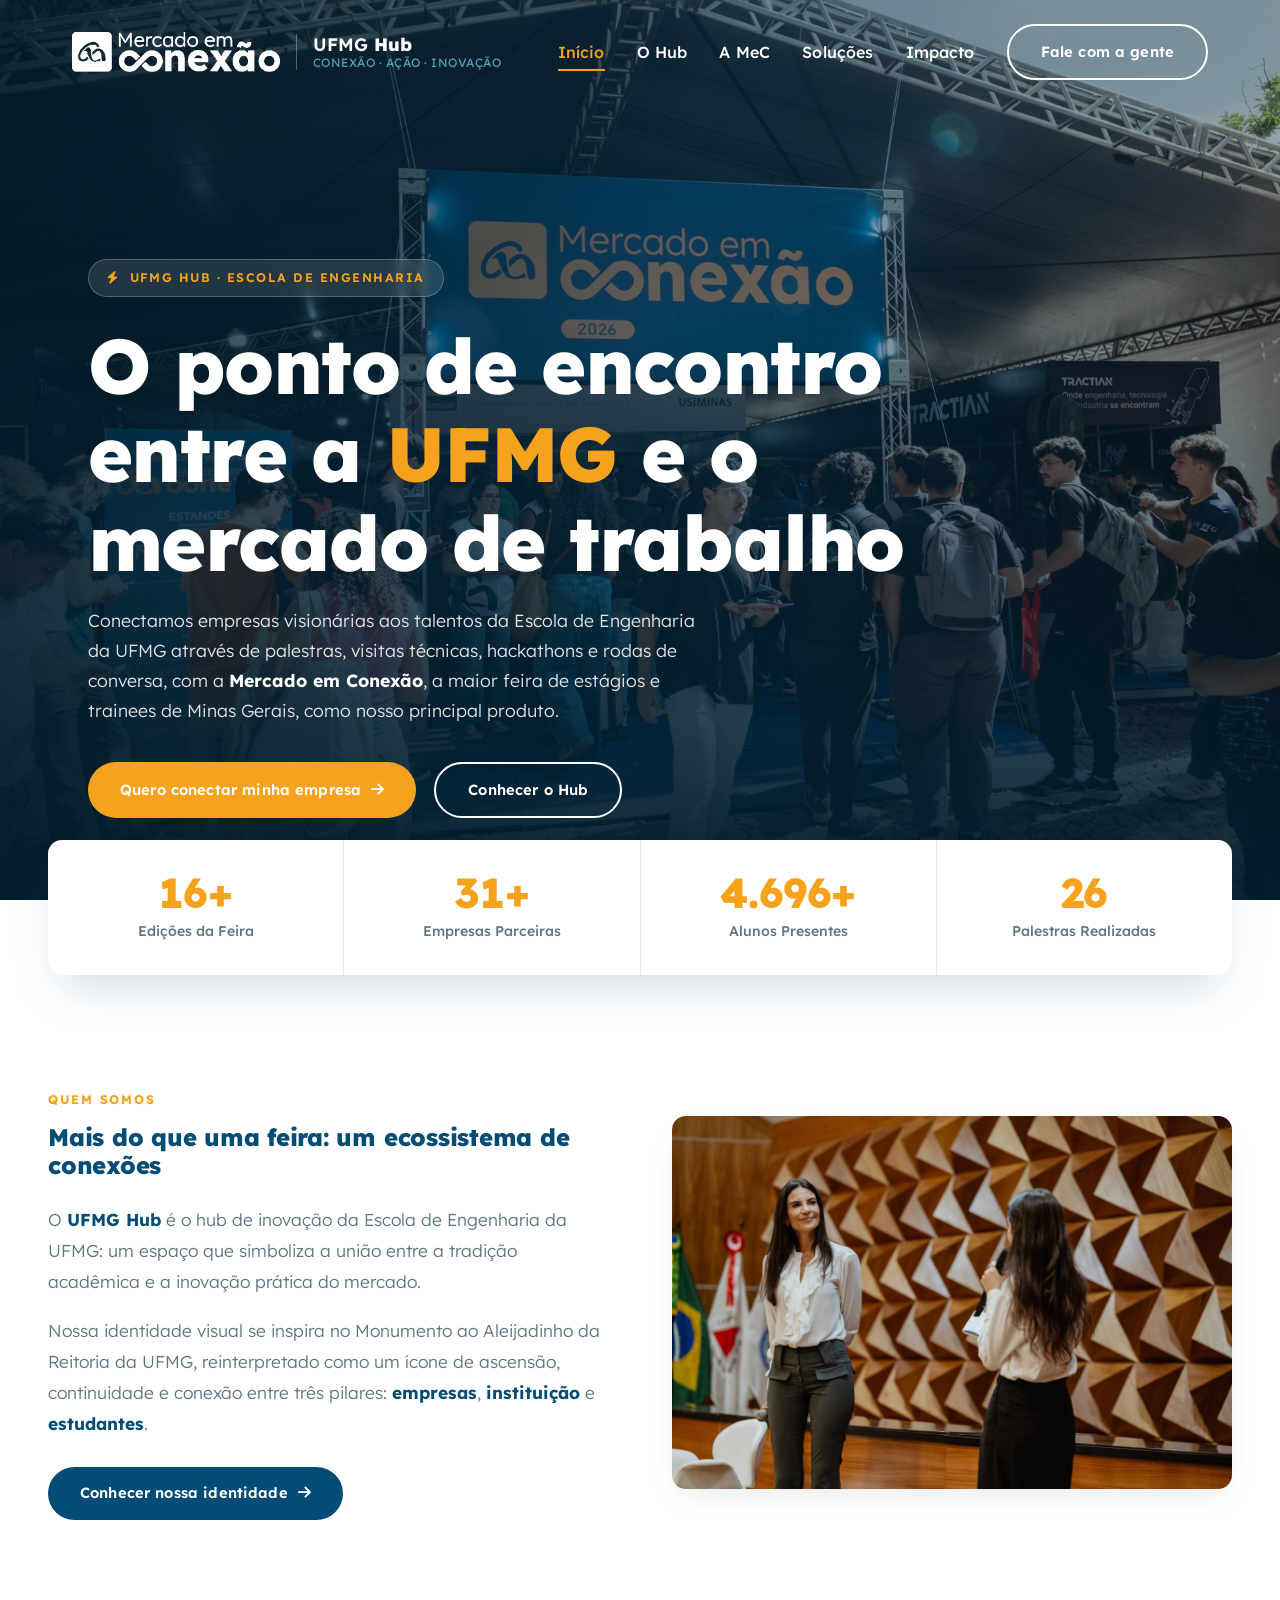
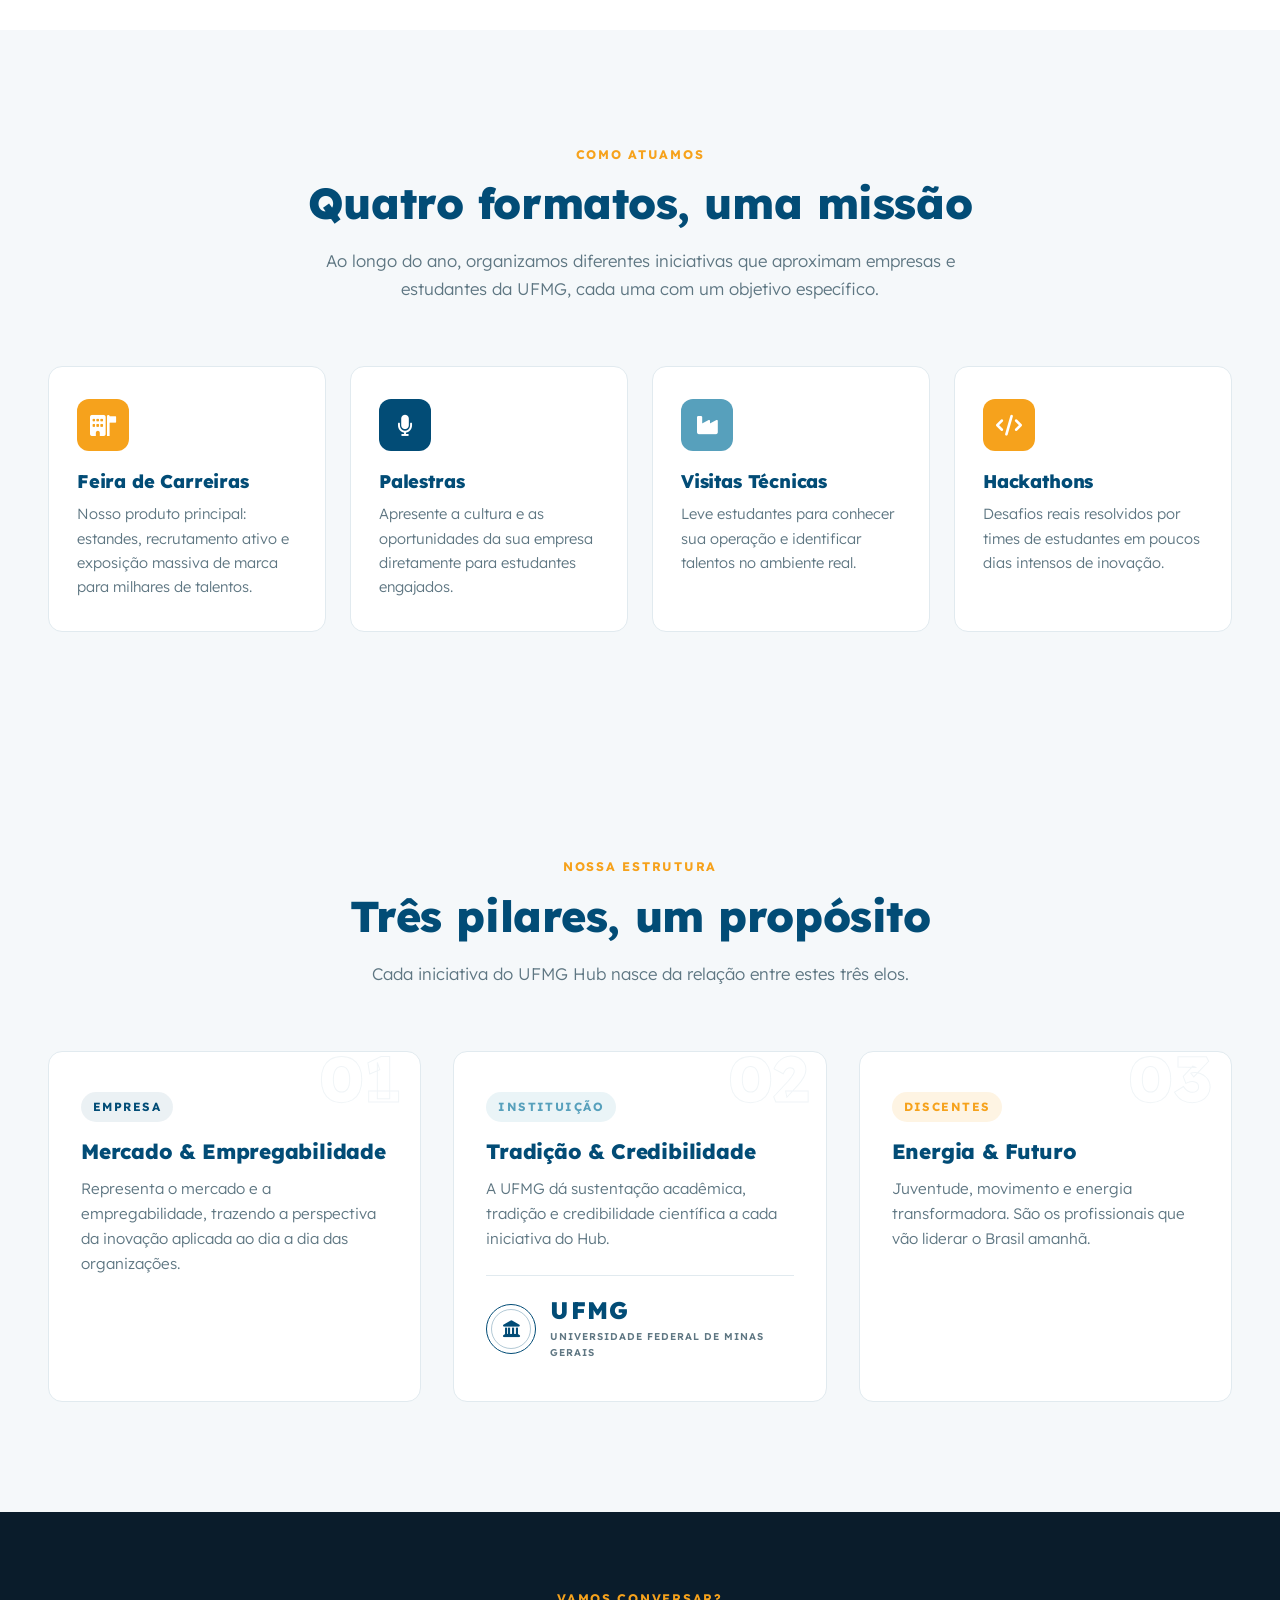
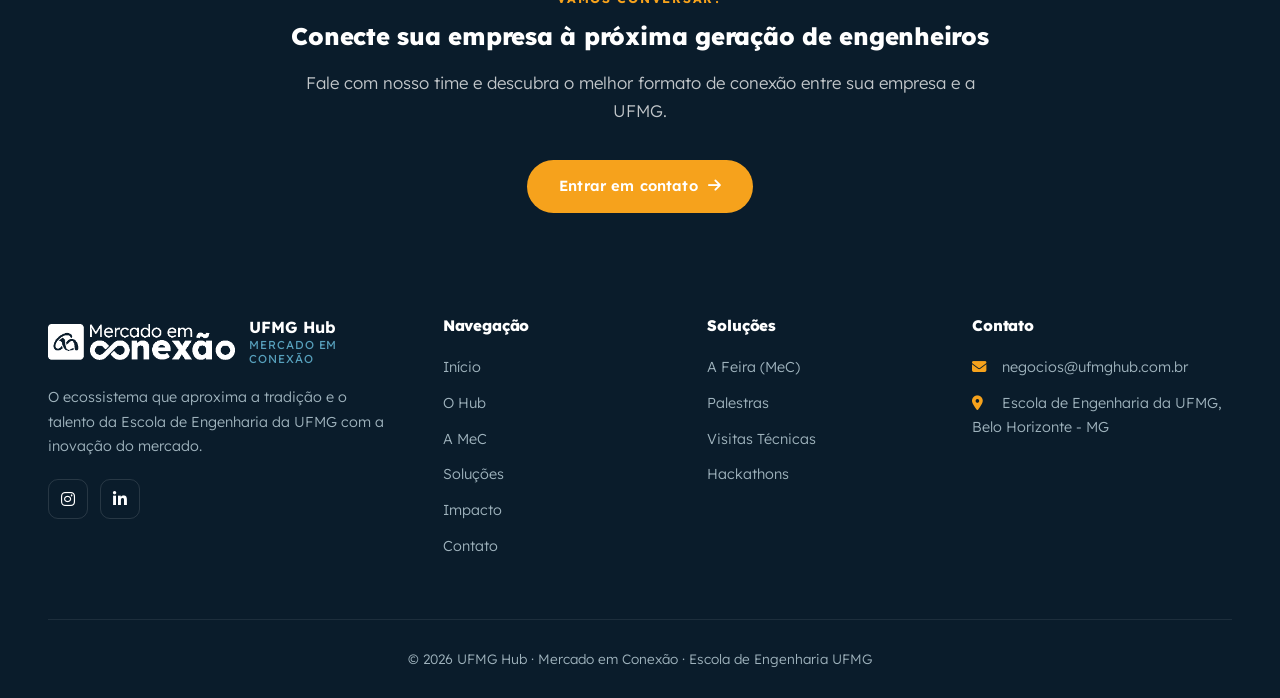
==== commit b087cc50: "fix(mobile & seo): responsividade mobile, navegacao hamburguer, otimizacao de imagens e infraestrutu" ====
--- a/index.html
+++ b/index.html
@@ -6,9 +6,51 @@
     <meta name="viewport" content="width=device-width, initial-scale=1.0">
     <title>UFMG Hub | Conectando Talentos da UFMG ao Mercado</title>
     <meta name="description" content="O UFMG Hub aproxima empresas e estudantes da Escola de Engenharia da UFMG através de palestras, visitas técnicas, hackathons e da Mercado em Conexão, a maior feira de estágios e trainees de Minas Gerais.">
+    <link rel="canonical" href="https://ufmghub.com.br/">
+    <link rel="icon" type="image/png" href="img/logo-hub.png">
+    <link rel="apple-touch-icon" href="img/logo-hub.png">
+    <!-- Open Graph / Social Media -->
+    <meta property="og:type" content="website">
+    <meta property="og:url" content="https://ufmghub.com.br/">
+    <meta property="og:title" content="UFMG Hub | Conectando Talentos da UFMG ao Mercado">
+    <meta property="og:description" content="O UFMG Hub aproxima empresas e estudantes da Escola de Engenharia da UFMG através de palestras, visitas técnicas, hackathons e da Mercado em Conexão, a maior feira de estágios e trainees de Minas Gerais.">
+    <meta property="og:image" content="https://ufmghub.com.br/img/ANGT3957.jpg">
+    <!-- Twitter -->
+    <meta name="twitter:card" content="summary_large_image">
+    <meta name="twitter:title" content="UFMG Hub | Conectando Talentos da UFMG ao Mercado">
+    <meta name="twitter:description" content="O ponto de encontro entre a Escola de Engenharia da UFMG e o mercado de trabalho.">
+    <meta name="twitter:image" content="https://ufmghub.com.br/img/ANGT3957.jpg">
     <link rel="stylesheet" href="css/fonts.css">
     <link rel="stylesheet" href="fontawesome/css/all.min.css">
-    <link rel="stylesheet" href="css/style.css">
+    <link rel="stylesheet" href="css/style.css?v=4.0">
+    <!-- Structured Data (JSON-LD) -->
+    <script type="application/ld+json">
+    {
+      "@context": "https://schema.org",
+      "@type": "Organization",
+      "name": "UFMG Hub",
+      "alternateName": "Mercado em Conexão",
+      "url": "https://ufmghub.com.br/",
+      "logo": "https://ufmghub.com.br/img/logo-hub.png",
+      "description": "Hub de inovação da Escola de Engenharia da UFMG conectando estudantes e o mercado de trabalho.",
+      "address": {
+        "@type": "PostalAddress",
+        "streetAddress": "Escola de Engenharia da UFMG",
+        "addressLocality": "Belo Horizonte",
+        "addressRegion": "MG",
+        "addressCountry": "BR"
+      },
+      "contactPoint": {
+        "@type": "ContactPoint",
+        "email": "negocios@ufmghub.com.br",
+        "contactType": "sales"
+      },
+      "sameAs": [
+        "https://www.instagram.com/mercadoemconexao/",
+        "https://www.linkedin.com/company/ufmg-hub/"
+      ]
+    }
+    </script>
 </head>
 <body>
 
@@ -19,6 +61,9 @@
             <img src="img/logo-mec.png" alt="Mercado em Conexão" class="logo-dark">
             <span class="logo-text">UFMG <strong>Hub</strong><span class="sub">Conexão &middot; Ação &middot; Inovação</span></span>
         </a>
+        <button class="mobile-menu-toggle" aria-label="Abrir menu de navegação" aria-expanded="false">
+            <i class="fas fa-bars"></i>
+        </button>
         <div class="nav-links">
             <a href="index.html" class="active">Início</a>
             <a href="sobre.html">O Hub</a>
@@ -46,10 +91,10 @@
 </header>
 <div class="hero-stats-wrap">
     <div class="hero-stats-bar">
-        <div class="stat-item"><h3 data-target="17">0+</h3><p>Edições da Feira</p></div>
-        <div class="stat-item"><h3 data-target="32">0+</h3><p>Empresas Parceiras</p></div>
-        <div class="stat-item"><h3 data-target="4700">0+</h3><p>Alunos Presentes</p></div>
-        <div class="stat-item"><h3 data-target="27" data-suffix="">0</h3><p>Palestras Realizadas</p></div>
+        <div class="stat-item"><h3 data-target="17">17+</h3><p>Edições da Feira</p></div>
+        <div class="stat-item"><h3 data-target="32">32+</h3><p>Empresas Parceiras</p></div>
+        <div class="stat-item"><h3 data-target="4700">4.700+</h3><p>Alunos Presentes</p></div>
+        <div class="stat-item"><h3 data-target="27" data-suffix="">27</h3><p>Palestras Realizadas</p></div>
     </div>
 </div>
 
@@ -195,6 +240,6 @@
     </div>
 </footer>
 
-<script src="js/main.js"></script>
+<script src="js/main.js?v=4.0"></script>
 </body>
 </html>
--- a/css/style.css
+++ b/css/style.css
@@ -16,13 +16,13 @@
     --shadow-sm: 0 4px 16px -4px rgba(2, 28, 43, 0.08);
     --shadow-md: 0 12px 32px -8px rgba(2, 28, 43, 0.10);
     --shadow-lg: 0 24px 48px -12px rgba(2, 76, 118, 0.18);
-    --radius-md: 16px;
+    --radius-md: 14px;
     --transition: all 0.3s cubic-bezier(.4,0,.2,1);
 }
 
 *, *::before, *::after { box-sizing: border-box; margin: 0; padding: 0; }
 html { scroll-behavior: smooth; }
-body { font-family: 'Lexend', sans-serif; background-color: var(--bg-pure); color: var(--text-main); font-size: 1.0625rem; line-height: 1.75; overflow-x: hidden; font-weight: 300; }
+body { font-family: 'Lexend', sans-serif; background-color: var(--bg-pure); color: var(--text-main); line-height: 1.65; overflow-x: hidden; font-weight: 300; -webkit-font-smoothing: antialiased; -moz-osx-font-smoothing: grayscale; -webkit-text-size-adjust: 100%; }
 a { text-decoration: none; color: inherit; transition: var(--transition); }
 img { max-width: 100%; display: block; }
 
@@ -40,6 +40,7 @@
 }
 .navbar.scrolled {
     background: rgba(255, 255, 255, 0.97);
+    -webkit-backdrop-filter: blur(8px);
     backdrop-filter: blur(8px);
     padding: 16px 0;
     box-shadow: var(--shadow-sm);
@@ -65,6 +66,50 @@
 .navbar.scrolled .logo-text { color: var(--azul-escuro); border-left-color: var(--border-color); }
 .navbar .logo-text strong { font-weight: 800; }
 .navbar .logo-text .sub { display:block; font-size: 0.75rem; font-weight: 400; color: var(--azul-claro); letter-spacing: 0.04em; text-transform: uppercase; }
+
+.mobile-menu-toggle {
+    display: none;
+    position: relative;
+    z-index: 1002;
+    background: transparent;
+    border: none;
+    color: #fff;
+    font-size: 1.5rem;
+    cursor: pointer;
+    padding: 8px;
+    transition: var(--transition);
+    -webkit-appearance: none;
+    appearance: none;
+    outline: none;
+    -webkit-tap-highlight-color: transparent;
+}
+.mobile-menu-toggle i {
+    pointer-events: none;
+}
+.navbar.scrolled .mobile-menu-toggle {
+    color: var(--azul-escuro);
+}
+
+@media (min-width: 769px) {
+    .mobile-menu-toggle {
+        display: none !important;
+    }
+    .nav-links {
+        display: flex !important;
+        flex-direction: row !important;
+        position: static !important;
+        width: auto !important;
+        height: auto !important;
+        background: transparent !important;
+        backdrop-filter: none !important;
+        -webkit-backdrop-filter: none !important;
+        opacity: 1 !important;
+        visibility: visible !important;
+        pointer-events: auto !important;
+        padding: 0 !important;
+        gap: 0 !important;
+    }
+}
 
 .nav-links { display: flex; align-items: center; }
 .nav-links a:not(.btn) { font-weight: 500; font-size: 1rem; color: #fff; position: relative; letter-spacing: 0.01em; margin-left: 32px; }
@@ -100,6 +145,7 @@
 .hero-photo {
     position: relative;
     min-height: 640px;
+    min-height: 100dvh;
     height: 100vh;
     max-height: 920px;
     color: #fff;
@@ -109,11 +155,11 @@
     justify-content: flex-end;
 }
 .hero-photo .hero-bg {
-    position: absolute; top: 0; left: 0; width: 100%; height: 100%; object-fit: cover;
+    position: absolute; top: 0; bottom: 0; left: 0; right: 0; width: 100%; height: 100%; object-fit: cover;
     object-position: center;
 }
 .hero-photo .hero-overlay {
-    position: absolute; top: 0; left: 0; width: 100%; height: 100%;
+    position: absolute; top: 0; bottom: 0; left: 0; right: 0; width: 100%; height: 100%;
     background: linear-gradient(180deg, rgba(2,28,43,0.45) 0%, rgba(2,28,43,0.35) 35%, rgba(2,28,43,0.97) 100%);
 }
 .hero-photo .hero-overlay.diag {
@@ -130,41 +176,43 @@
 .hero-eyebrow {
     display: inline-flex; align-items: center; gap: 10px;
     background: rgba(255,255,255,0.12); border: 1px solid rgba(255,255,255,0.25);
-    color: var(--laranja); padding: 8px 16px; border-radius: 48px;
-    font-size: 0.8125rem; font-weight: 600; text-transform: uppercase;
-    letter-spacing: 0.12em; margin-bottom: 24px; backdrop-filter: blur(4px);
+    color: var(--laranja); padding: 8px 18px; border-radius: 50px;
+    font-size: 0.78rem; font-weight: 600; text-transform: uppercase;
+    letter-spacing: 0.12em; margin-bottom: 24px;
+    -webkit-backdrop-filter: blur(4px);
+    backdrop-filter: blur(4px);
 }
 .hero-photo h1 {
     font-size: clamp(2.6rem, 6vw, 4.8rem);
-    color: #fff; max-width: 880px; margin-bottom: 24px;
+    color: #fff; max-width: 880px; margin-bottom: 20px;
     letter-spacing: -0.02em;
 }
 .hero-photo h1 .accent { color: var(--laranja); }
 .hero-photo .hero-lede {
-    font-size: 1.1875rem; color: rgba(255,255,255,0.88); max-width: 620px;
-    margin-bottom: 32px; font-weight: 300; line-height: 1.75;
+    font-size: 1.1rem; color: rgba(255,255,255,0.88); max-width: 620px;
+    margin-bottom: 36px; font-weight: 300; line-height: 1.7;
 }
 .hero-actions { display: flex; flex-wrap: wrap; }
-.hero-actions > * { margin: 0 16px 16px 0; }
+.hero-actions > * { margin: 0 18px 18px 0; }
 
 /* Faixa de estatísticas — sobe sobre o hero via margem negativa */
 .hero-stats-wrap { padding: 0 48px; position: relative; z-index: 4; }
 .hero-stats-bar {
-    max-width: 1200px; margin: -64px auto 0;
+    max-width: 1200px; margin: -60px auto 0;
     background: var(--bg-pure);
-    border-radius: 16px;
+    border-radius: var(--radius-md);
     box-shadow: var(--shadow-lg);
     display: flex; flex-wrap: nowrap;
     overflow: hidden;
 }
 .hero-stats-bar .stat-item {
     flex: 1 1 0;
-    text-align: center; padding: 32px 24px;
+    text-align: center; padding: 32px 20px;
     border-right: 1px solid var(--border-color);
 }
 .hero-stats-bar .stat-item:last-child { border-right: none; }
-.hero-stats-bar .stat-item h3 { font-size: 2.75rem; color: var(--laranja); margin-bottom: 8px; line-height: 1; font-weight: 800; }
-.hero-stats-bar .stat-item p { font-weight: 500; color: var(--text-muted); font-size: 0.9375rem; }
+.hero-stats-bar .stat-item h3 { font-size: 2.6rem; color: var(--laranja); margin-bottom: 6px; line-height: 1; font-weight: 800; }
+.hero-stats-bar .stat-item p { font-weight: 500; color: var(--text-muted); font-size: 0.88rem; }
 
 /* ==========================================================================
    HEADER DE PÁGINA (sub-páginas) — foto menor que a home
@@ -184,13 +232,13 @@
     padding: 0 48px 64px;
 }
 .page-hero .hero-eyebrow { margin-bottom: 18px; }
-.page-hero h1 { font-size: clamp(2.2rem, 4.5vw, 3.6rem); color: #fff; max-width: 760px; margin-bottom: 16px; }
-.page-hero .hero-lede { font-size: 1.125rem; color: rgba(255,255,255,0.85); max-width: 620px; font-weight: 300; }
+.page-hero h1 { font-size: clamp(2.2rem, 4.5vw, 3.6rem); color: #fff; max-width: 760px; margin-bottom: 14px; }
+.page-hero .hero-lede { font-size: 1.05rem; color: rgba(255,255,255,0.85); max-width: 620px; font-weight: 300; }
 
 /* ==========================================================================
    SEÇÕES GERAIS
    ========================================================================== */
-.section { padding: 112px 48px; }
+.section { padding: 110px 48px; }
 .section-light { background: var(--bg-light); }
 .section-dark { background: var(--quase-preto); color: #fff; padding: 72px 48px; }
 .section-dark h2, .section-dark h3 { color: #fff; }
@@ -198,17 +246,17 @@
 .container.narrow { max-width: 880px; }
 
 .section-eyebrow {
-    display: inline-block; color: var(--laranja); font-weight: 700; font-size: 0.8125rem;
-    text-transform: uppercase; letter-spacing: 0.14em; margin-bottom: 16px;
+    display: inline-block; color: var(--laranja); font-weight: 700; font-size: 0.78rem;
+    text-transform: uppercase; letter-spacing: 0.14em; margin-bottom: 14px;
 }
 .section-header { margin-bottom: 64px; }
 .section-header.center { text-align: center; }
-.section-header h2 { font-size: clamp(2.1rem, 4vw, 3rem); margin-bottom: 24px; }
-.section-header p { font-size: 1.125rem; color: var(--text-muted); max-width: 700px; font-weight: 300; }
+.section-header h2 { font-size: clamp(1.9rem, 3.6vw, 2.7rem); margin-bottom: 18px; }
+.section-header p { font-size: 1.05rem; color: var(--text-muted); max-width: 700px; font-weight: 300; }
 .section-header.center p { margin: 0 auto; }
 
-.lead-text { font-size: 1.125rem; color: var(--text-muted); font-weight: 300; line-height: 1.75; }
-.lead-text + .lead-text { margin-top: 16px; }
+.lead-text { font-size: 1.08rem; color: var(--text-muted); font-weight: 300; line-height: 1.8; }
+.lead-text + .lead-text { margin-top: 18px; }
 .lead-text strong { color: var(--azul-escuro); font-weight: 700; }
 
 /* ==========================================================================
@@ -219,20 +267,20 @@
 .grid-4 { display: grid; grid-template-columns: repeat(4, 1fr); gap: 24px; }
 
 .card {
-    background: var(--bg-pure); padding: 32px; border-radius: 16px;
+    background: var(--bg-pure); padding: 36px 32px; border-radius: var(--radius-md);
     box-shadow: var(--shadow-sm); border: 1px solid var(--border-color);
     transition: var(--transition);
 }
 .card:hover { transform: translateY(-6px); box-shadow: var(--shadow-md); border-color: transparent; }
 .card-icon {
-    width: 48px; height: 48px; border-radius: 8px; display: flex; align-items: center;
-    justify-content: center; font-size: 1.375rem; margin-bottom: 24px; color: #fff;
+    width: 52px; height: 52px; border-radius: 12px; display: flex; align-items: center;
+    justify-content: center; font-size: 1.3rem; margin-bottom: 22px; color: #fff;
     background: var(--azul-escuro);
 }
 .card-icon.ico-orange { background: var(--laranja); }
 .card-icon.ico-light { background: var(--azul-claro); }
-.card h3 { font-size: 1.25rem; margin-bottom: 16px; }
-.card p { color: var(--text-muted); font-size: 1rem; font-weight: 300; }
+.card h3 { font-size: 1.2rem; margin-bottom: 12px; }
+.card p { color: var(--text-muted); font-size: 0.95rem; font-weight: 300; }
 
 /* Cards de pilar com número como estrutura (são uma sequência real: 3 pilares fundamentais) */
 .pilar-card {
@@ -242,31 +290,32 @@
 }
 .pilar-card:hover { transform: translateY(-6px); box-shadow: var(--shadow-md); }
 .pilar-card .pilar-num {
-    font-size: 4.5rem; font-weight: 800; color: var(--bg-light);
-    position: absolute; top: -8px; right: 16px; line-height: 1; z-index: 0;
+    font-size: clamp(3.5rem, 5vw, 4.5rem); font-weight: 800; color: var(--bg-light);
+    position: absolute; top: -6px; right: 18px; line-height: 1; z-index: 0;
     -webkit-text-stroke: 1px var(--border-color); color: transparent;
+    opacity: 0.5; pointer-events: none; user-select: none;
 }
 .pilar-card .pilar-label {
-    display: inline-block; font-size: 0.75rem; font-weight: 700; text-transform: uppercase;
-    letter-spacing: 0.12em; padding: 6px 12px; border-radius: 48px; margin-bottom: 16px;
-    position: relative; z-index: 1;
+    display: inline-block; font-size: 0.74rem; font-weight: 700; text-transform: uppercase;
+    letter-spacing: 0.12em; padding: 5px 12px; border-radius: 50px; margin-bottom: 18px;
+    position: relative; z-index: 2;
 }
 .pilar-card:nth-child(1) .pilar-label { background: rgba(2,76,118,0.08); color: var(--azul-escuro); }
 .pilar-card:nth-child(2) .pilar-label { background: rgba(87,160,188,0.12); color: var(--azul-claro); }
 .pilar-card:nth-child(3) .pilar-label { background: rgba(246,162,28,0.12); color: var(--laranja); }
-.pilar-card h3 { font-size: 1.375rem; margin-bottom: 16px; position: relative; z-index: 1; }
-.pilar-card p { color: var(--text-muted); font-size: 1rem; font-weight: 300; position: relative; z-index: 1; }
+.pilar-card h3 { font-size: 1.3rem; margin-bottom: 12px; position: relative; z-index: 2; }
+.pilar-card p { color: var(--text-muted); font-size: 0.95rem; font-weight: 300; position: relative; z-index: 2; }
 
 /* Formato cards (palestras, hackathons etc.) */
 .formato-card {
-    background: var(--bg-pure); border-radius: 16px; padding: 32px 24px;
+    background: var(--bg-pure); border-radius: var(--radius-md); padding: 32px 28px;
     border: 1px solid var(--border-color); transition: var(--transition);
-    display: flex; flex-direction: column; height: 100%;
+    display: flex; flex-direction: column; min-height: 100%; height: auto;
 }
 .formato-card:hover { transform: translateY(-6px); box-shadow: var(--shadow-md); border-color: transparent; }
-.formato-card .card-icon { margin-bottom: 24px; }
-.formato-card h3 { font-size: 1.25rem; margin-bottom: 16px; }
-.formato-card p { color: var(--text-muted); font-size: 1rem; font-weight: 300; flex-grow: 1; }
+.formato-card .card-icon { margin-bottom: 20px; }
+.formato-card h3 { font-size: 1.15rem; margin-bottom: 10px; }
+.formato-card p { color: var(--text-muted); font-size: 0.92rem; font-weight: 300; flex-grow: 1; }
 .formato-card ul { list-style: none; margin-top: 16px; font-size: 0.85rem; color: var(--text-muted); }
 .formato-card ul li { padding: 5px 0 5px 22px; position: relative; }
 .formato-card ul li::before { content: '\f00c'; font-family: 'Font Awesome 6 Free'; font-weight: 900; position: absolute; left: 0; color: var(--azul-claro); font-size: 0.78rem; top: 7px; }
@@ -292,11 +341,11 @@
     text-transform: uppercase; letter-spacing: 0.12em; margin-bottom: 20px;
     position: relative; z-index: 1;
 }
-.feira-banner h3 { color: #fff; font-size: clamp(1.8rem, 3.5vw, 2.6rem); margin-bottom: 16px; position: relative; z-index: 1; }
-.feira-banner p { font-size: 1.125rem; color: rgba(255,255,255,0.88); margin-bottom: 32px; font-weight: 300; position: relative; z-index: 1; max-width: 520px; }
+.feira-banner h3 { color: #fff; font-size: clamp(1.7rem, 3vw, 2.4rem); margin-bottom: 18px; position: relative; z-index: 1; }
+.feira-banner p { font-size: 1rem; color: rgba(255,255,255,0.88); margin-bottom: 28px; font-weight: 300; position: relative; z-index: 1; max-width: 520px; }
 .feira-banner .feira-img { border-radius: 16px; box-shadow: 0 24px 48px rgba(0,0,0,0.35); position: relative; z-index: 1; }
-.feira-mini-stats { display: flex; gap: 32px; margin-top: 32px; position: relative; z-index: 1; flex-wrap: wrap; }
-.feira-mini-stats div { text-align: left; margin-right: 32px; }
+.feira-mini-stats { display: flex; gap: 28px; margin-top: 28px; position: relative; z-index: 1; flex-wrap: wrap; }
+.feira-mini-stats div { text-align: left; margin-right: 0; }
 .feira-mini-stats div:last-child { margin-right: 0; }
 .feira-mini-stats .num { font-size: 1.8rem; font-weight: 800; color: var(--laranja); }
 .feira-mini-stats .lbl { font-size: 0.78rem; color: rgba(255,255,255,0.7); text-transform: uppercase; letter-spacing: 0.06em; }
@@ -309,9 +358,9 @@
 .case-img-wrap img { width: 100%; height: 100%; object-fit: cover; min-height: 320px; transition: transform 0.6s ease; }
 .case-card:hover .case-img-wrap img { transform: scale(1.05); }
 .case-content { width: 58%; padding: 48px; display: flex; flex-direction: column; justify-content: center; }
-.case-content .case-tag { color: var(--laranja); font-weight: 700; font-size: 0.8125rem; text-transform: uppercase; letter-spacing: 0.12em; margin-bottom: 16px; display: block; }
-.case-content h3 { font-size: 1.5rem; margin-bottom: 16px; }
-.case-content p { color: var(--text-muted); font-size: 1rem; font-weight: 300; }
+.case-content .case-tag { color: var(--laranja); font-weight: 700; font-size: 0.78rem; text-transform: uppercase; letter-spacing: 0.12em; margin-bottom: 14px; display: block; }
+.case-content h3 { font-size: 1.4rem; margin-bottom: 16px; }
+.case-content p { color: var(--text-muted); font-size: 0.95rem; font-weight: 300; }
 
 /* ==========================================================================
    GALERIA / CARROSSEL
@@ -338,12 +387,12 @@
    ========================================================================== */
 .testimonial-card { background: var(--bg-light); padding: 40px; border-radius: var(--radius-md); position: relative; border: 1px solid var(--border-color); }
 .testimonial-card.on-dark { background: rgba(255,255,255,0.06); border-color: rgba(255,255,255,0.1); }
-.testimonial-card .quote-mark { font-size: 2.4rem; color: var(--azul-claro); opacity: 0.35; line-height: 1; margin-bottom: 16px; font-family: Georgia, serif; }
-.t-text { font-style: italic; margin-bottom: 24px; font-size: 1.125rem; font-weight: 300; color: var(--text-main); }
+.testimonial-card .quote-mark { font-size: 2.4rem; color: var(--azul-claro); opacity: 0.35; line-height: 1; margin-bottom: 12px; font-family: Georgia, serif; }
+.t-text { font-style: italic; margin-bottom: 24px; font-size: 1rem; font-weight: 300; color: var(--text-main); }
 .section-dark .t-text { color: rgba(255,255,255,0.92); }
-.t-author { font-weight: 700; color: var(--azul-escuro); font-size: 1rem; }
+.t-author { font-weight: 700; color: var(--azul-escuro); font-size: 0.95rem; }
 .section-dark .t-author { color: #fff; }
-.t-role { font-size: 0.875rem; color: var(--text-muted); }
+.t-role { font-size: 0.85rem; color: var(--text-muted); }
 .section-dark .t-role { color: rgba(255,255,255,0.6); }
 
 /* ==========================================================================
@@ -353,64 +402,53 @@
 .partners-label { text-align: center; font-size: 0.78rem; font-weight: 700; text-transform: uppercase; letter-spacing: 0.14em; color: var(--text-muted); margin-bottom: 32px; }
 .marquee { display: flex; width: 200%; animation: scroll 28s linear infinite; gap: 64px; align-items: center; }
 .marquee-content { display: flex; justify-content: space-around; width: 100%; gap: 64px; }
-.partner-logo { transition: var(--transition); display: flex; align-items: center; justify-content: center; height: 32px; }
-.partner-logo img {
-    height: 28px;
-    width: auto;
-    max-width: 140px;
-    object-fit: contain;
-    filter: grayscale(1) brightness(0.6) opacity(0.5);
-    transition: var(--transition);
-}
-.partner-logo:hover img {
-    filter: none;
-    opacity: 1;
-}
+.partner-logo { font-size: 1.35rem; font-weight: 800; color: #b8c7ce; transition: var(--transition); display:flex; align-items:center; gap:12px; white-space: nowrap; }
+.partner-logo:hover { color: var(--azul-escuro); }
 @keyframes scroll { from { transform: translateX(0); } to { transform: translateX(-50%); } }
 
 /* ==========================================================================
    FORMULÁRIO
    ========================================================================== */
 .form-card { background: var(--bg-pure); border-radius: var(--radius-md); padding: 48px; border: 1px solid var(--border-color); box-shadow: var(--shadow-sm); }
-.form-group { margin-bottom: 24px; }
+.form-group { margin-bottom: 22px; }
 .form-group label { display: block; margin-bottom: 8px; font-weight: 600; font-size: 0.88rem; color: var(--azul-escuro); }
 .form-group input, .form-group select, .form-group textarea {
-    width: 100%; padding: 16px; border: 1.5px solid var(--border-color); border-radius: 8px;
-    font-family: inherit; font-size: 1rem; transition: var(--transition); background: var(--bg-light);
+    width: 100%; padding: 14px 16px; border: 1.5px solid var(--border-color); border-radius: 10px;
+    font-family: inherit; font-size: 0.95rem; transition: var(--transition); background: var(--bg-light);
 }
 .form-group input:focus, .form-group select:focus, .form-group textarea:focus {
     outline: none; border-color: var(--azul-claro); background: #fff;
 }
-.contact-info-item { display: flex; align-items: flex-start; gap: 16px; margin-bottom: 24px; }
+.contact-info-item { display: flex; align-items: flex-start; gap: 18px; margin-bottom: 26px; }
 .contact-info-item .icon-box {
     width: 48px; height: 48px; border-radius: 12px; background: var(--bg-light);
     display: flex; align-items: center; justify-content: center; flex-shrink: 0;
     color: var(--laranja); font-size: 1.1rem; border: 1px solid var(--border-color);
 }
-.contact-info-item h4 { font-size: 1.0625rem; margin-bottom: 8px; }
-.contact-info-item p { font-size: 1rem; color: var(--text-muted); font-weight: 300; }
+.contact-info-item h4 { font-size: 1rem; margin-bottom: 4px; }
+.contact-info-item p { font-size: 0.92rem; color: var(--text-muted); font-weight: 300; }
 
 /* ==========================================================================
    FOOTER
    ========================================================================== */
 footer { background: var(--quase-preto); color: #9fb3bd; padding: 32px 48px 28px; }
 .footer-grid { display: grid; grid-template-columns: 1.6fr 1fr 1fr 1.2fr; gap: 48px; max-width: 1200px; margin: 0 auto 48px; }
-.footer-brand { display: flex; align-items: center; gap: 16px; margin-bottom: 16px; }
+.footer-brand { display: flex; align-items: center; gap: 14px; margin-bottom: 18px; }
 .footer-brand img { height: 36px; }
 .footer-brand-text { font-size: 1rem; font-weight: 700; color: #fff; line-height: 1.3; }
 .footer-brand-text .sub { display: block; font-size: 0.72rem; font-weight: 400; color: var(--azul-claro); text-transform: uppercase; letter-spacing: 0.08em; }
-.footer-grid p { font-size: 0.9375rem; font-weight: 300; line-height: 1.7; }
-.footer-links h4 { color: #fff; margin-bottom: 24px; font-size: 1rem; }
+.footer-grid p { font-size: 0.9rem; font-weight: 300; line-height: 1.7; }
+.footer-links h4 { color: #fff; margin-bottom: 22px; font-size: 0.95rem; }
 .footer-links ul { list-style: none; }
-.footer-links li { margin-bottom: 16px; font-size: 0.9375rem; }
+.footer-links li { margin-bottom: 12px; font-size: 0.9rem; }
 .footer-links li i { width: 18px; color: var(--laranja); margin-right: 8px; }
-.footer-social { display: flex; gap: 12px; margin-top: 24px; }
+.footer-social { display: flex; gap: 12px; margin-top: 20px; }
 .footer-social a {
     width: 40px; height: 40px; border-radius: 10px; border: 1px solid rgba(255,255,255,0.12);
     display: flex; align-items: center; justify-content: center; color: #fff; transition: var(--transition);
 }
 .footer-social a:hover { background: var(--laranja); border-color: var(--laranja); transform: translateY(-3px); }
-.footer-bottom { text-align: center; padding-top: 32px; border-top: 1px solid rgba(255,255,255,0.08); font-size: 0.875rem; max-width: 1200px; margin: 0 auto; }
+.footer-bottom { text-align: center; padding-top: 28px; border-top: 1px solid rgba(255,255,255,0.08); font-size: 0.85rem; max-width: 1200px; margin: 0 auto; }
 
 /* ==========================================================================
    ANIMAÇÕES
@@ -436,30 +474,134 @@
     .case-img-wrap img { min-height: 240px; }
     .gallery-grid { grid-template-columns: 1fr 1fr; }
     .gallery-grid .gallery-item.tall { grid-row: span 1; height: 260px; }
-    .grid-3 { grid-template-columns: 1fr 1fr; }
+    .grid-3 { grid-template-columns: 1fr 1fr; gap: 24px; }
     .feira-banner { grid-template-columns: 1fr; padding: 40px; }
     .feira-banner .feira-img { order: -1; }
     .footer-grid { grid-template-columns: 1fr 1fr; }
-    .hero-stats-bar { flex-wrap: wrap; }
-    .hero-stats-bar .stat-item { flex: 1 1 50%; }
+    .hero-stats-wrap { padding: 0 24px; }
+    .hero-stats-bar { flex-wrap: wrap; margin: 24px auto 0; position: relative; transform: none; left: auto; right: auto; box-shadow: var(--shadow-md); }
+    .hero-stats-bar .stat-item { flex: 1 1 50%; max-width: 50%; box-sizing: border-box; }
     .hero-stats-bar .stat-item:nth-child(2) { border-right: none; }
     .hero-stats-bar .stat-item:nth-child(1), .hero-stats-bar .stat-item:nth-child(3) { border-bottom: 1px solid var(--border-color); }
 }
 @media (max-width: 768px) {
     .navbar { padding: 16px 0; }
     .navbar-container { padding: 0 16px; }
-    .nav-links { display: none; }
-    .section { padding: 72px 20px; }
-    .hero-photo { padding-bottom: 130px; }
-    .hero-photo-content { bottom: 130px; padding: 0 20px; }
-    .page-hero-content { padding: 0 20px 56px; }
-    .hero-stats-bar { left: 20px; right: 20px; transform: translateY(40%); flex-wrap: wrap; }
-    .hero-stats-bar .stat-item { flex: 1 1 50%; padding: 22px 12px; }
-    .hero-stats-bar .stat-item h3 { font-size: 1.9rem; }
+    .navbar .logo-text .sub { display: none; }
+    .mobile-menu-toggle { display: flex !important; align-items: center; justify-content: center; }
+
+    .nav-links {
+        display: flex;
+        flex-direction: column;
+        justify-content: center;
+        align-items: center;
+        position: fixed;
+        top: 0;
+        left: 0;
+        width: 100%;
+        height: 100vh;
+        height: 100dvh;
+        background: rgba(2, 28, 43, 0.97);
+        -webkit-backdrop-filter: blur(12px);
+        backdrop-filter: blur(12px);
+        opacity: 0;
+        visibility: hidden;
+        pointer-events: none;
+        transition: opacity 0.3s ease, visibility 0.3s ease;
+        z-index: 1000;
+        padding: 40px 24px;
+        gap: 24px;
+        -webkit-overflow-scrolling: touch;
+    }
+    .nav-links.active {
+        opacity: 1;
+        visibility: visible;
+        pointer-events: auto;
+    }
+    .nav-links a:not(.btn) {
+        margin-left: 0;
+        font-size: 1.25rem;
+        font-weight: 600;
+        color: #fff !important;
+    }
+    .nav-links a.btn {
+        margin-left: 0;
+        margin-top: 12px;
+        width: 100%;
+        max-width: 280px;
+        text-align: center;
+    }
+
+    .section { padding: 60px 20px; }
+
+    .hero-photo {
+        min-height: auto;
+        height: auto;
+        padding-top: 130px;
+        padding-bottom: 40px;
+        justify-content: center;
+    }
+    .hero-photo-content {
+        position: relative;
+        bottom: auto;
+        padding: 0 20px;
+        text-align: center;
+    }
+    .hero-eyebrow {
+        margin-bottom: 16px;
+    }
+    .hero-photo h1 {
+        font-size: clamp(2rem, 7.5vw, 2.8rem);
+        margin: 0 auto 16px;
+    }
+    .hero-photo .hero-lede {
+        font-size: 1rem;
+        margin: 0 auto 28px;
+    }
+    .hero-actions {
+        justify-content: center;
+    }
+
+    .hero-stats-wrap {
+        padding: 0 20px;
+        margin-top: 0;
+    }
+    .hero-stats-bar {
+        position: relative;
+        left: auto;
+        right: auto;
+        transform: none;
+        margin: 0 auto;
+        flex-wrap: wrap;
+        box-shadow: var(--shadow-md);
+    }
+    .hero-stats-bar .stat-item {
+        flex: 1 1 50%;
+        max-width: 50%;
+        box-sizing: border-box;
+        padding: 20px 10px;
+    }
+    .hero-stats-bar .stat-item h3 {
+        font-size: 1.8rem;
+    }
+
+    .page-hero-content { padding: 0 20px 48px; }
     .grid-3, .grid-4 { grid-template-columns: 1fr; }
     .feira-mini-stats { gap: 22px; }
     .footer-grid { grid-template-columns: 1fr; gap: 36px; }
     .gallery-grid { grid-template-columns: 1fr 1fr; }
+}
+
+@media (max-width: 480px) {
+    .hero-actions {
+        flex-direction: column;
+        width: 100%;
+    }
+    .hero-actions > * {
+        margin: 0 0 12px 0;
+        width: 100%;
+        text-align: center;
+    }
 }
 
 /* ==========================================================================
@@ -534,128 +676,3 @@
 }
 .logo-showcase img { max-width: 230px; width: 100%; margin: 0; }
 .identity-photo { width: 100%; aspect-ratio: 4 / 3; object-fit: cover; object-position: center 32%; border-radius: var(--radius-md); box-shadow: var(--shadow-md); }
-
-/* ==========================================================================
-   NAVEGAÇÃO MÓVEL (MOBILE MENU) & GLASSMORPHISM DRAWER
-   ========================================================================== */
-.mobile-menu-toggle {
-    display: none;
-    flex-direction: column;
-    justify-content: space-between;
-    width: 26px;
-    height: 18px;
-    background: transparent;
-    border: none;
-    cursor: pointer;
-    z-index: 1100;
-    padding: 0;
-}
-.mobile-menu-toggle .hamburger-bar {
-    width: 100%;
-    height: 3px;
-    background-color: #fff;
-    border-radius: 4px;
-    transition: var(--transition);
-}
-.navbar.scrolled .mobile-menu-toggle .hamburger-bar {
-    background-color: var(--azul-escuro);
-}
-/* Animação hambúrguer para X */
-.mobile-menu-toggle.open .hamburger-bar:nth-child(1) {
-    transform: translateY(7.5px) rotate(45deg);
-}
-.mobile-menu-toggle.open .hamburger-bar:nth-child(2) {
-    opacity: 0;
-}
-.mobile-menu-toggle.open .hamburger-bar:nth-child(3) {
-    transform: translateY(-7.5px) rotate(-45deg);
-}
-
-.mobile-drawer {
-    position: fixed;
-    top: 0;
-    right: -100%;
-    width: 80%;
-    max-width: 320px;
-    height: 100vh;
-    background: rgba(10, 28, 43, 0.90);
-    backdrop-filter: blur(20px);
-    -webkit-backdrop-filter: blur(20px);
-    border-left: 1px solid rgba(255, 255, 255, 0.1);
-    z-index: 1050;
-    transition: right 0.4s cubic-bezier(0.4, 0, 0.2, 1);
-    display: flex;
-    align-items: center;
-    justify-content: center;
-}
-.mobile-drawer.open {
-    right: 0;
-}
-.mobile-drawer-content {
-    display: flex;
-    flex-direction: column;
-    gap: 28px;
-    text-align: center;
-    width: 100%;
-    padding: 40px;
-}
-.mobile-drawer-content a {
-    color: #fff;
-    font-size: 1.15rem;
-    font-weight: 600;
-    letter-spacing: 0.02em;
-    transition: var(--transition);
-}
-.mobile-drawer-content a:hover,
-.mobile-drawer-content a.active {
-    color: var(--laranja);
-}
-.mobile-drawer-content a.btn {
-    margin-top: 10px;
-    color: #000;
-}
-
-@media (max-width: 768px) {
-    .mobile-menu-toggle {
-        display: flex;
-    }
-}
-
-/* ==========================================================================
-   GLASSMORPHISM PREMIUM & MICRO-INTERAÇÕES
-   ========================================================================== */
-.card, .pilar-card, .formato-card {
-    background: rgba(255, 255, 255, 0.65) !important;
-    backdrop-filter: blur(10px) !important;
-    -webkit-backdrop-filter: blur(10px) !important;
-    border: 1px solid rgba(255, 255, 255, 0.7) !important;
-    transition: var(--transition) !important;
-}
-.card:hover, .pilar-card:hover, .formato-card:hover {
-    transform: translateY(-8px) !important;
-    background: rgba(255, 255, 255, 0.9) !important;
-    border-color: rgba(246, 162, 28, 0.35) !important;
-    box-shadow: 0 20px 40px -10px rgba(2, 76, 118, 0.12) !important;
-}
-.marquee:hover {
-    animation-play-state: paused;
-}
-
-/* ==========================================================================
-   VIEW TRANSITIONS API CUSTOM ANIMATIONS
-   ========================================================================== */
-::view-transition-old(root) {
-    animation: 200ms cubic-bezier(0.4, 0, 1, 1) both fadeOut;
-}
-::view-transition-new(root) {
-    animation: 250ms cubic-bezier(0, 0, 0.2, 1) both fadeIn;
-}
-@keyframes fadeOut {
-    from { opacity: 1; }
-    to { opacity: 0; }
-}
-@keyframes fadeIn {
-    from { opacity: 0; }
-    to { opacity: 1; }
-}
-
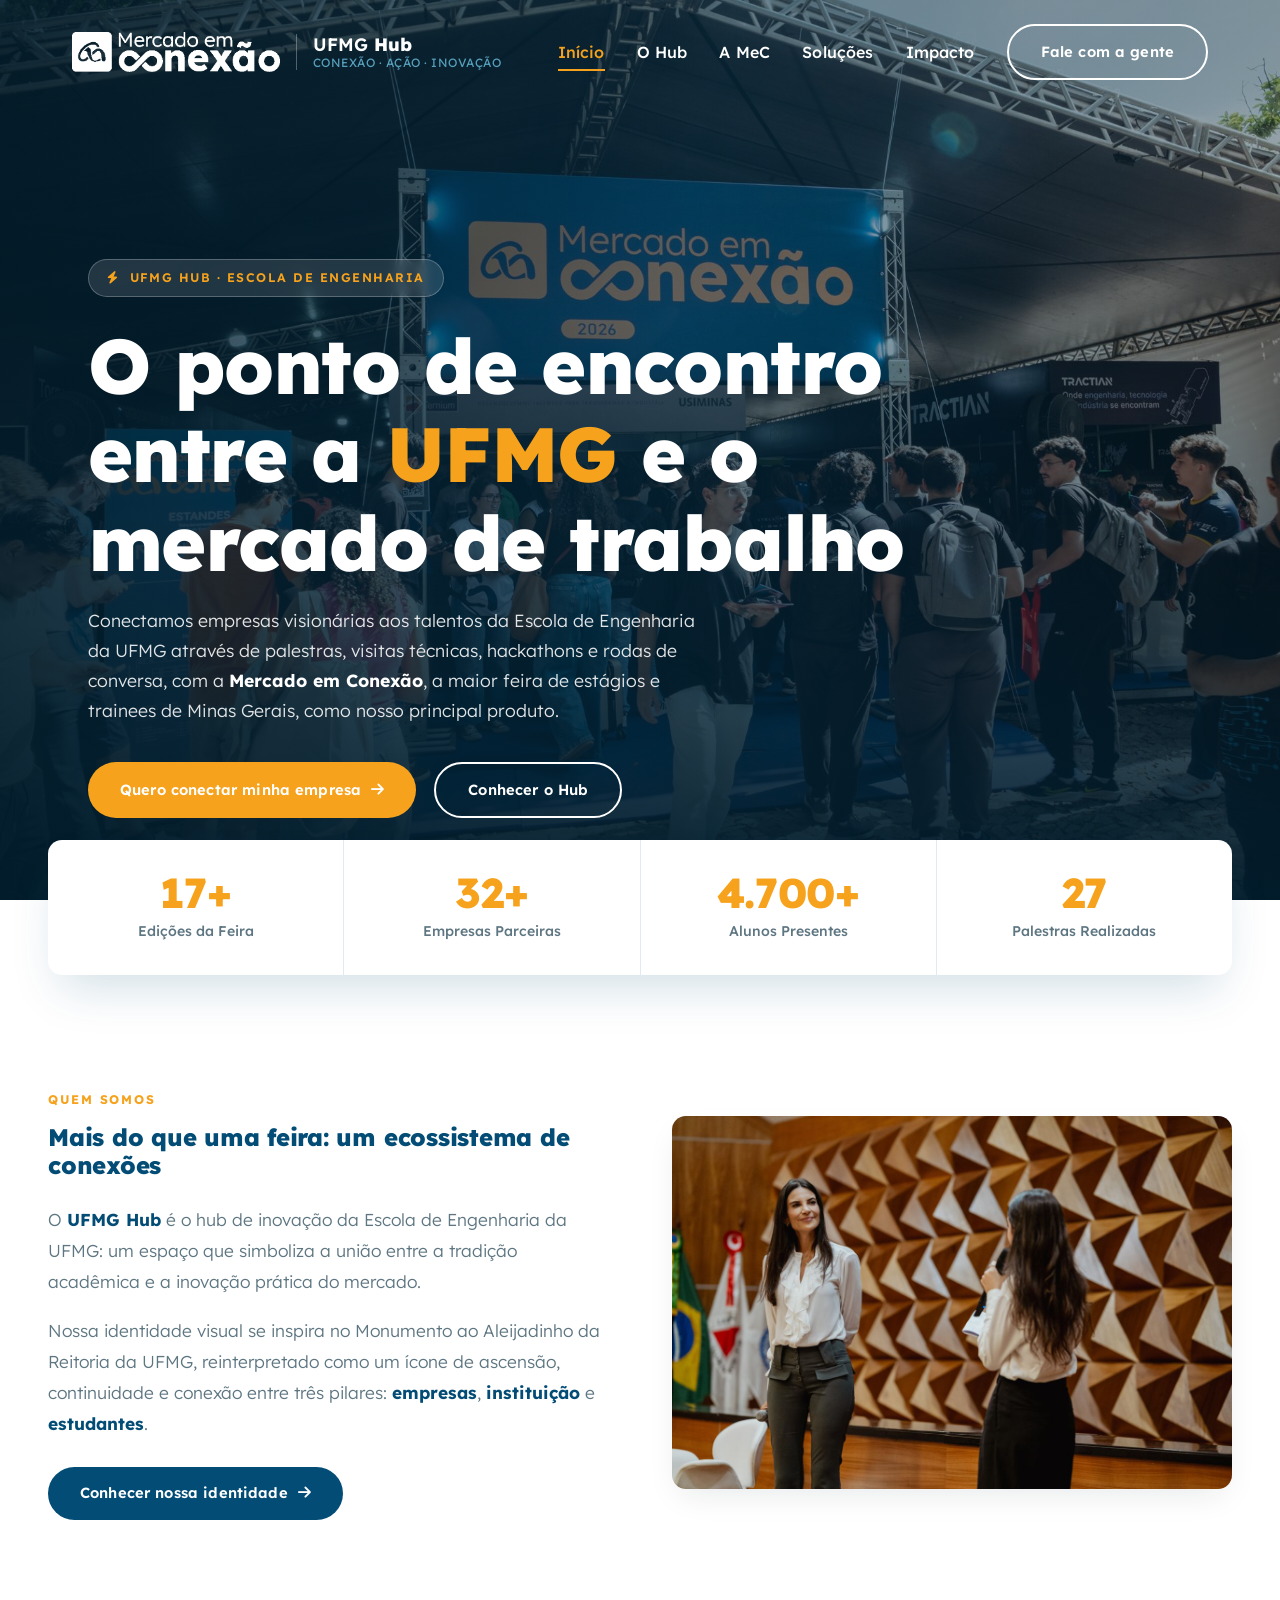
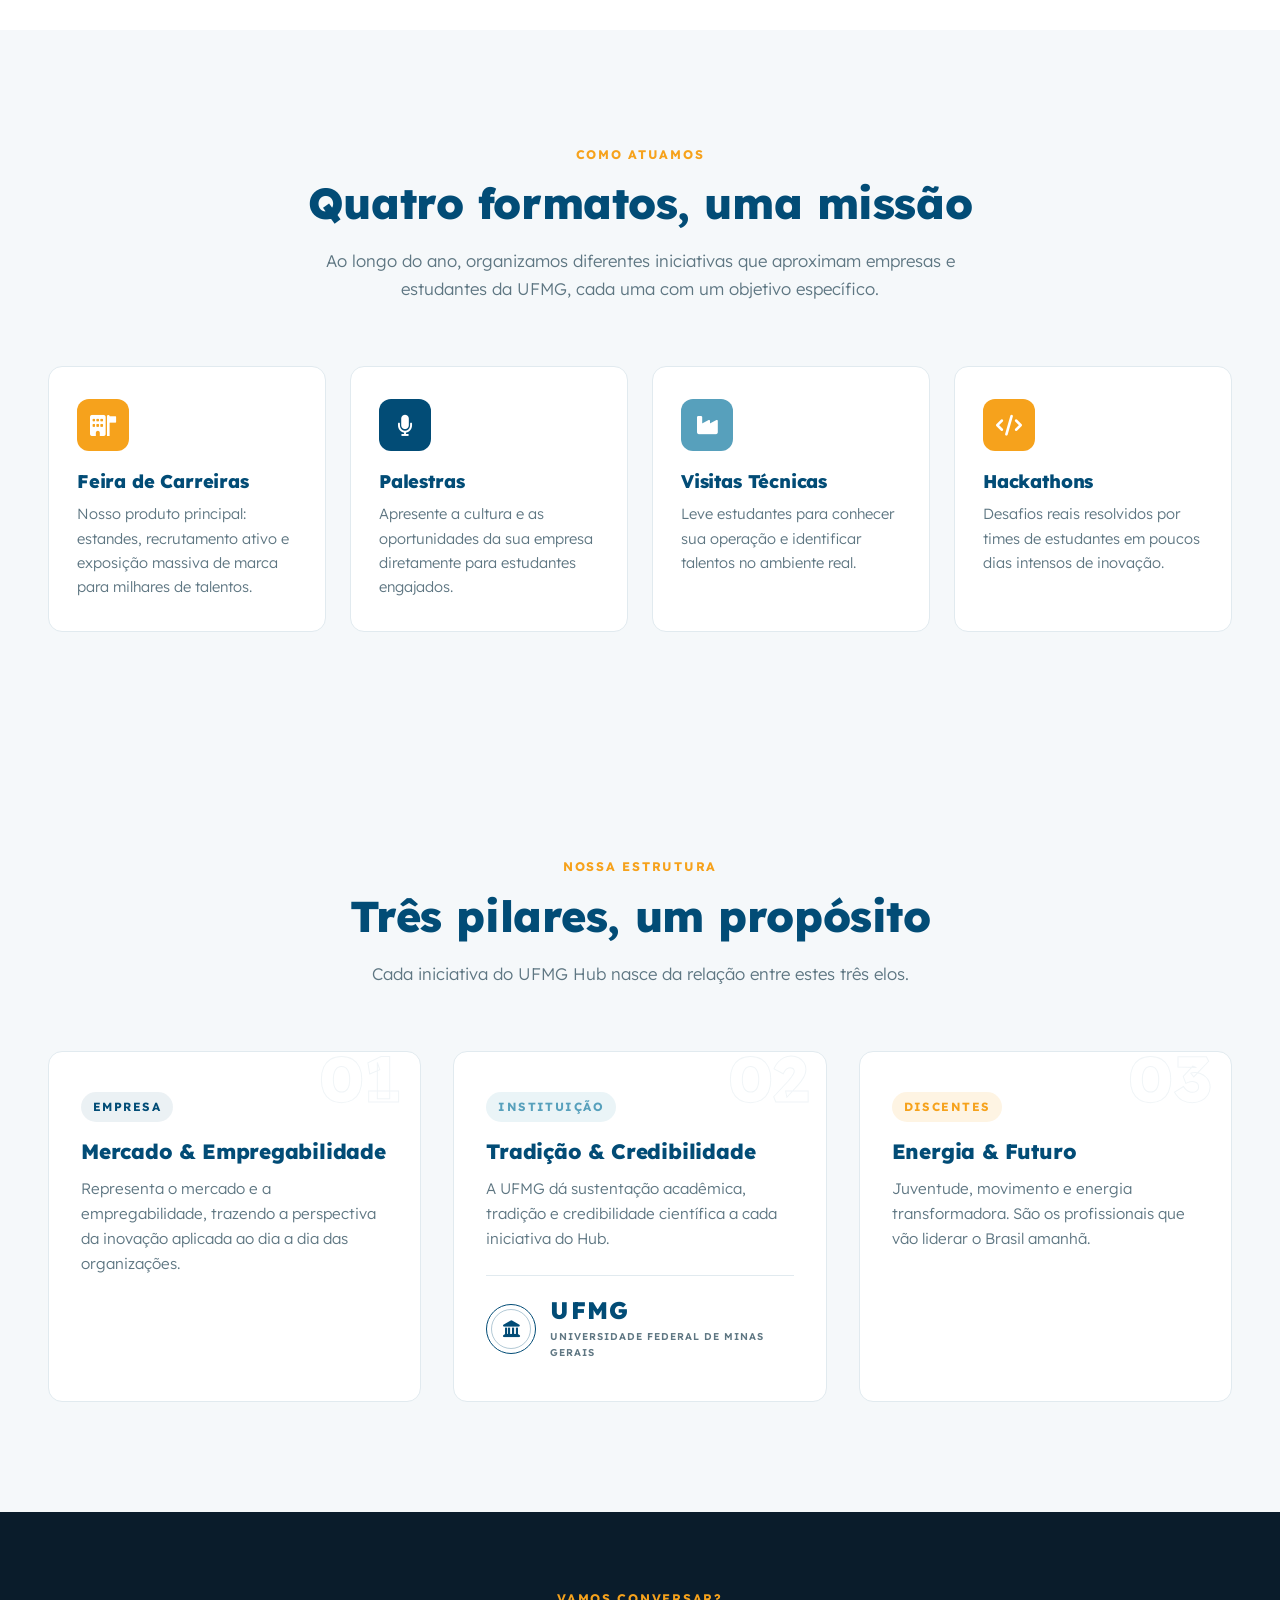
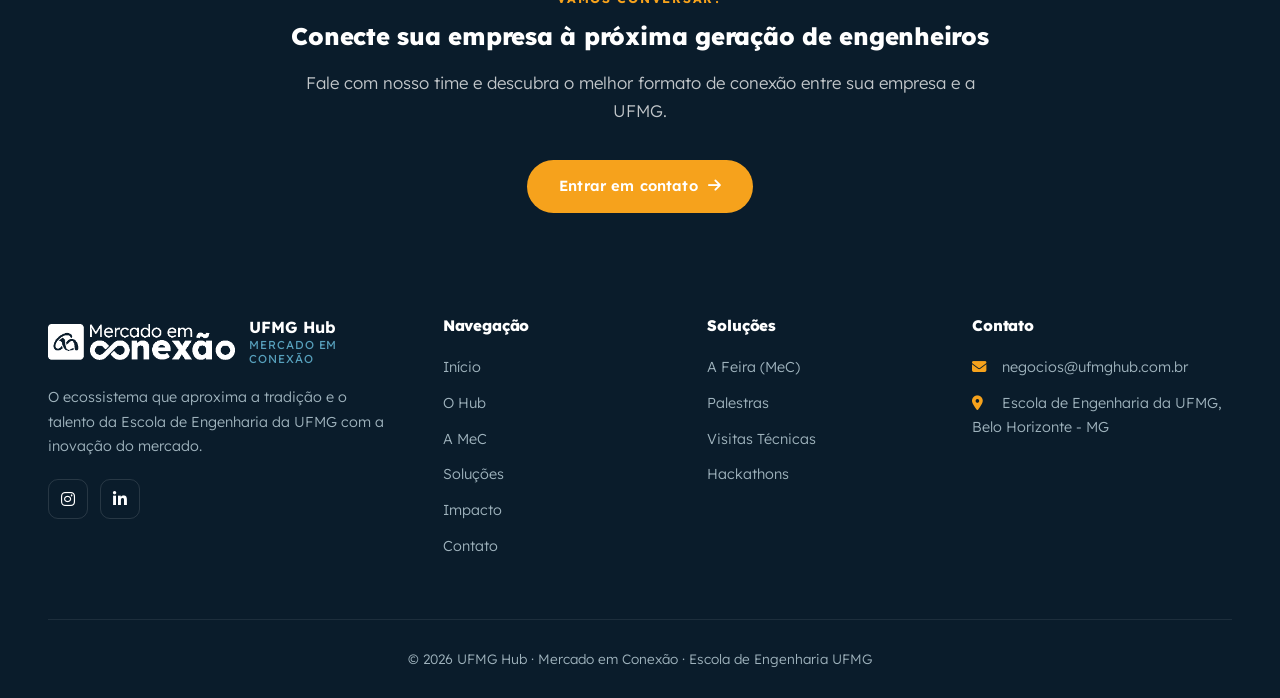
==== commit 584311c4: "feat(analytics & folder): add Google Tag Manager and folder presentation page" ====
--- a/index.html
+++ b/index.html
@@ -1,6 +1,14 @@
 <!DOCTYPE html>
 <html lang="pt-BR" class="no-js">
 <head>
+<!-- Google Tag Manager -->
+<script>(function(w,d,s,l,i){w[l]=w[l]||[];w[l].push({'gtm.start':
+new Date().getTime(),event:'gtm.js'});var f=d.getElementsByTagName(s)[0],
+j=d.createElement(s),dl=l!='dataLayer'?'&l='+l:'';j.async=true;j.src=
+'https://www.googletagmanager.com/gtm.js?id='+i+dl;f.parentNode.insertBefore(j,f);
+})(window,document,'script','dataLayer','GTM-KZP2KJ3D');</script>
+<!-- End Google Tag Manager -->
+
     <meta charset="UTF-8">
     <script>document.documentElement.classList.replace('no-js','js');</script>
     <meta name="viewport" content="width=device-width, initial-scale=1.0">
@@ -53,6 +61,11 @@
     </script>
 </head>
 <body>
+<!-- Google Tag Manager (noscript) -->
+<noscript><iframe src="https://www.googletagmanager.com/ns.html?id=GTM-KZP2KJ3D"
+height="0" width="0" style="display:none;visibility:hidden"></iframe></noscript>
+<!-- End Google Tag Manager (noscript) -->
+
 
 <nav class="navbar">
     <div class="navbar-container">
